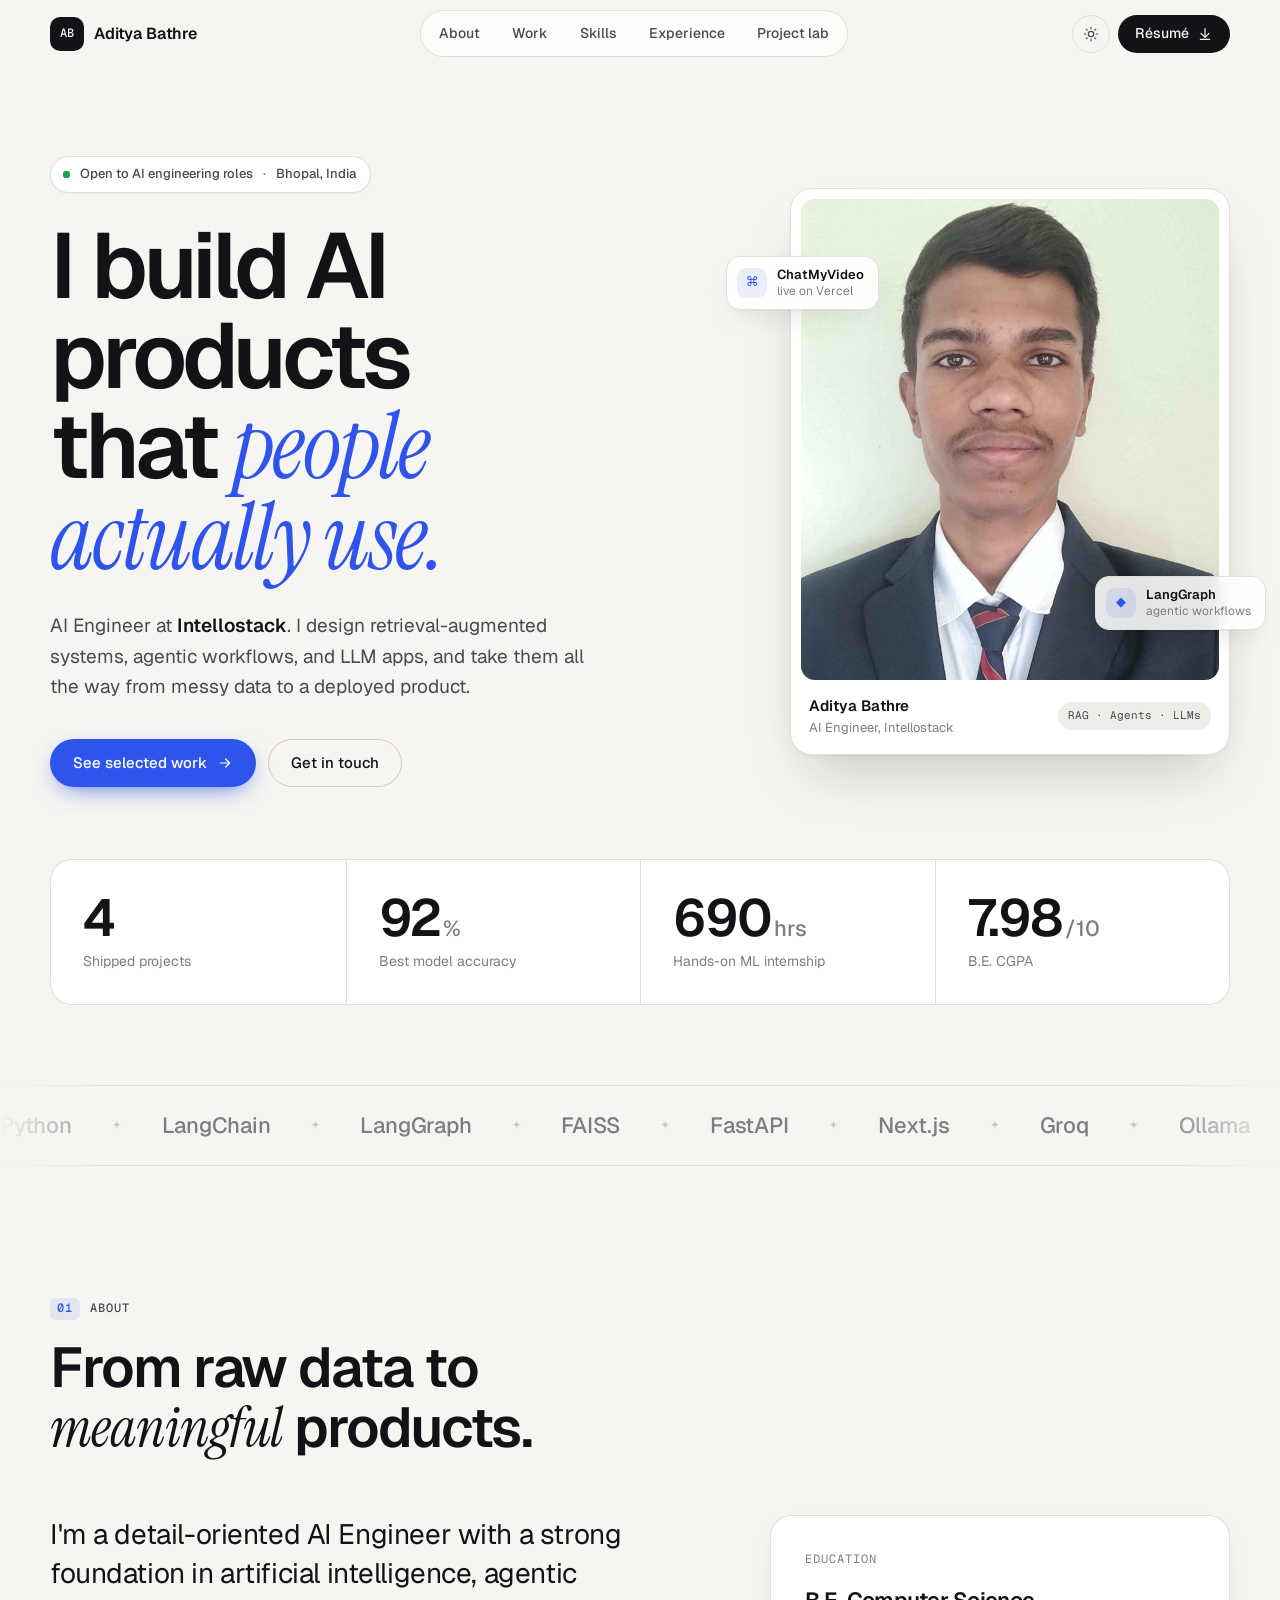
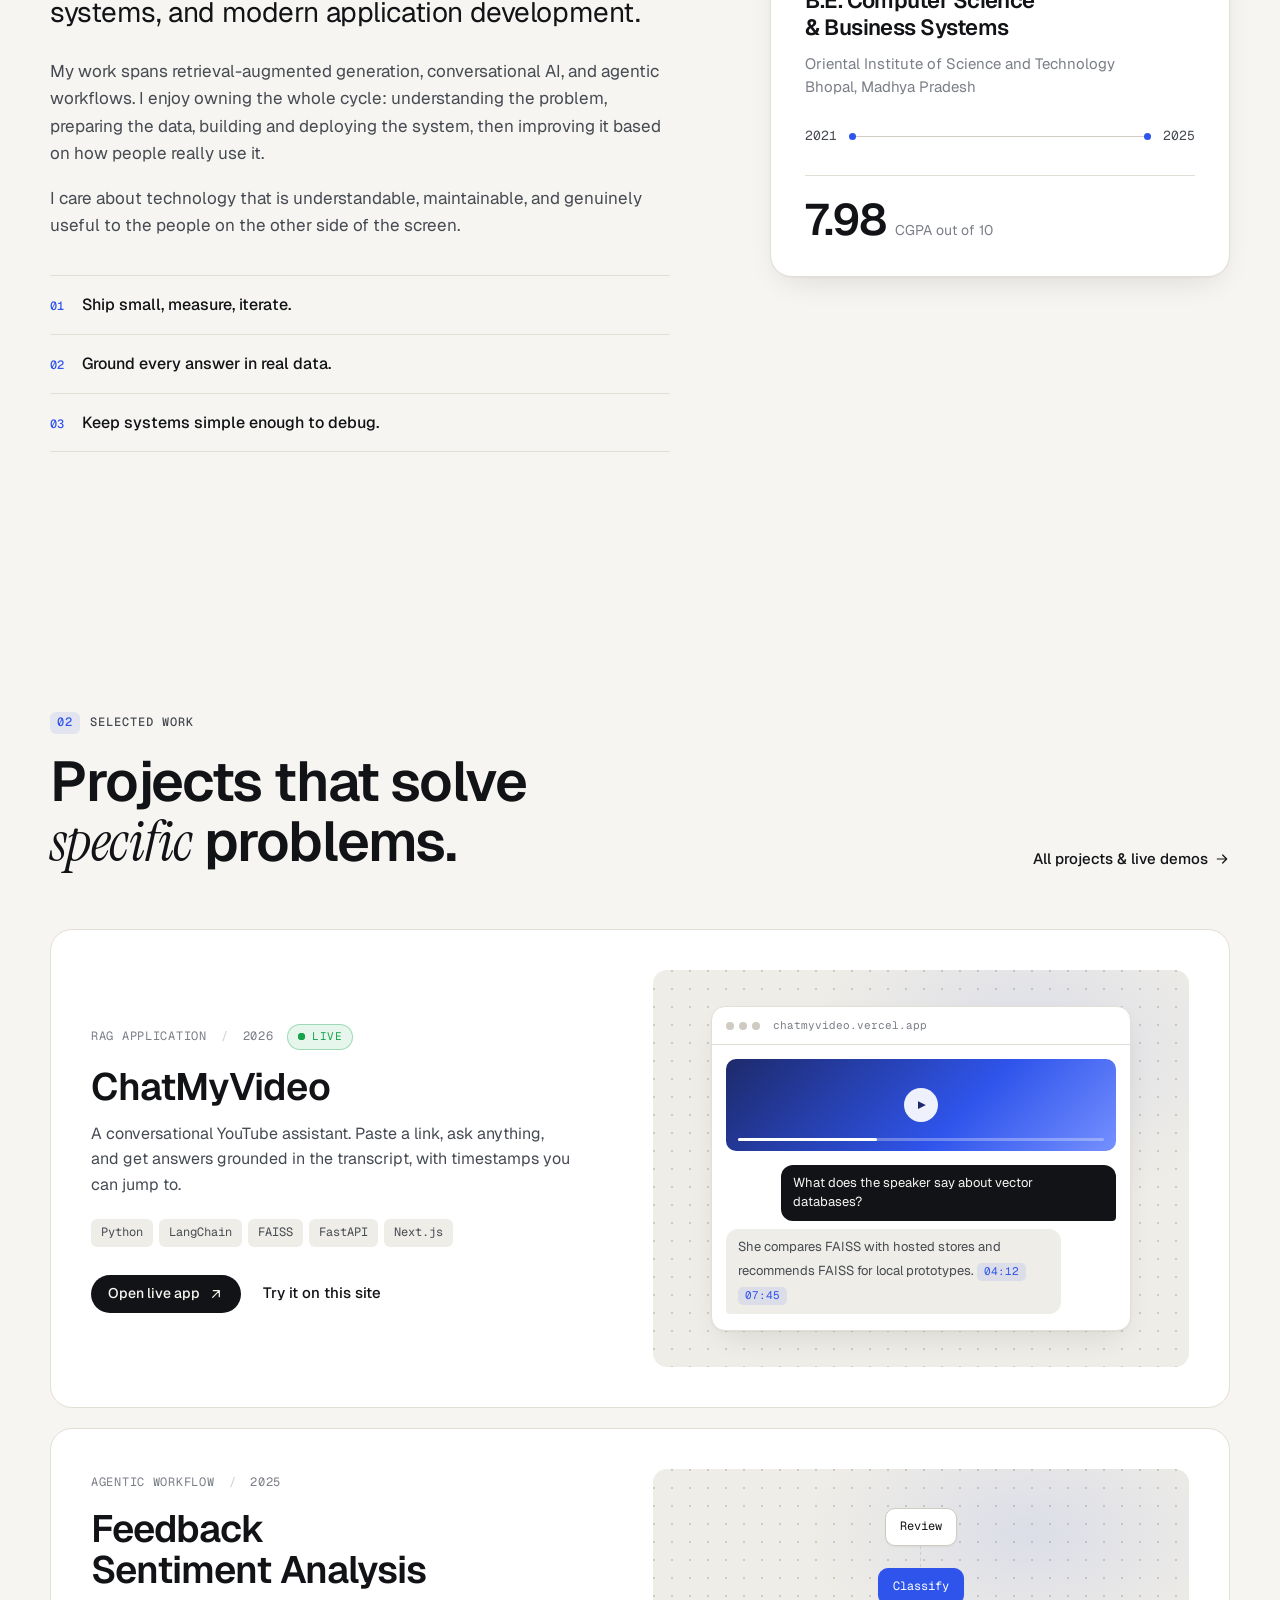
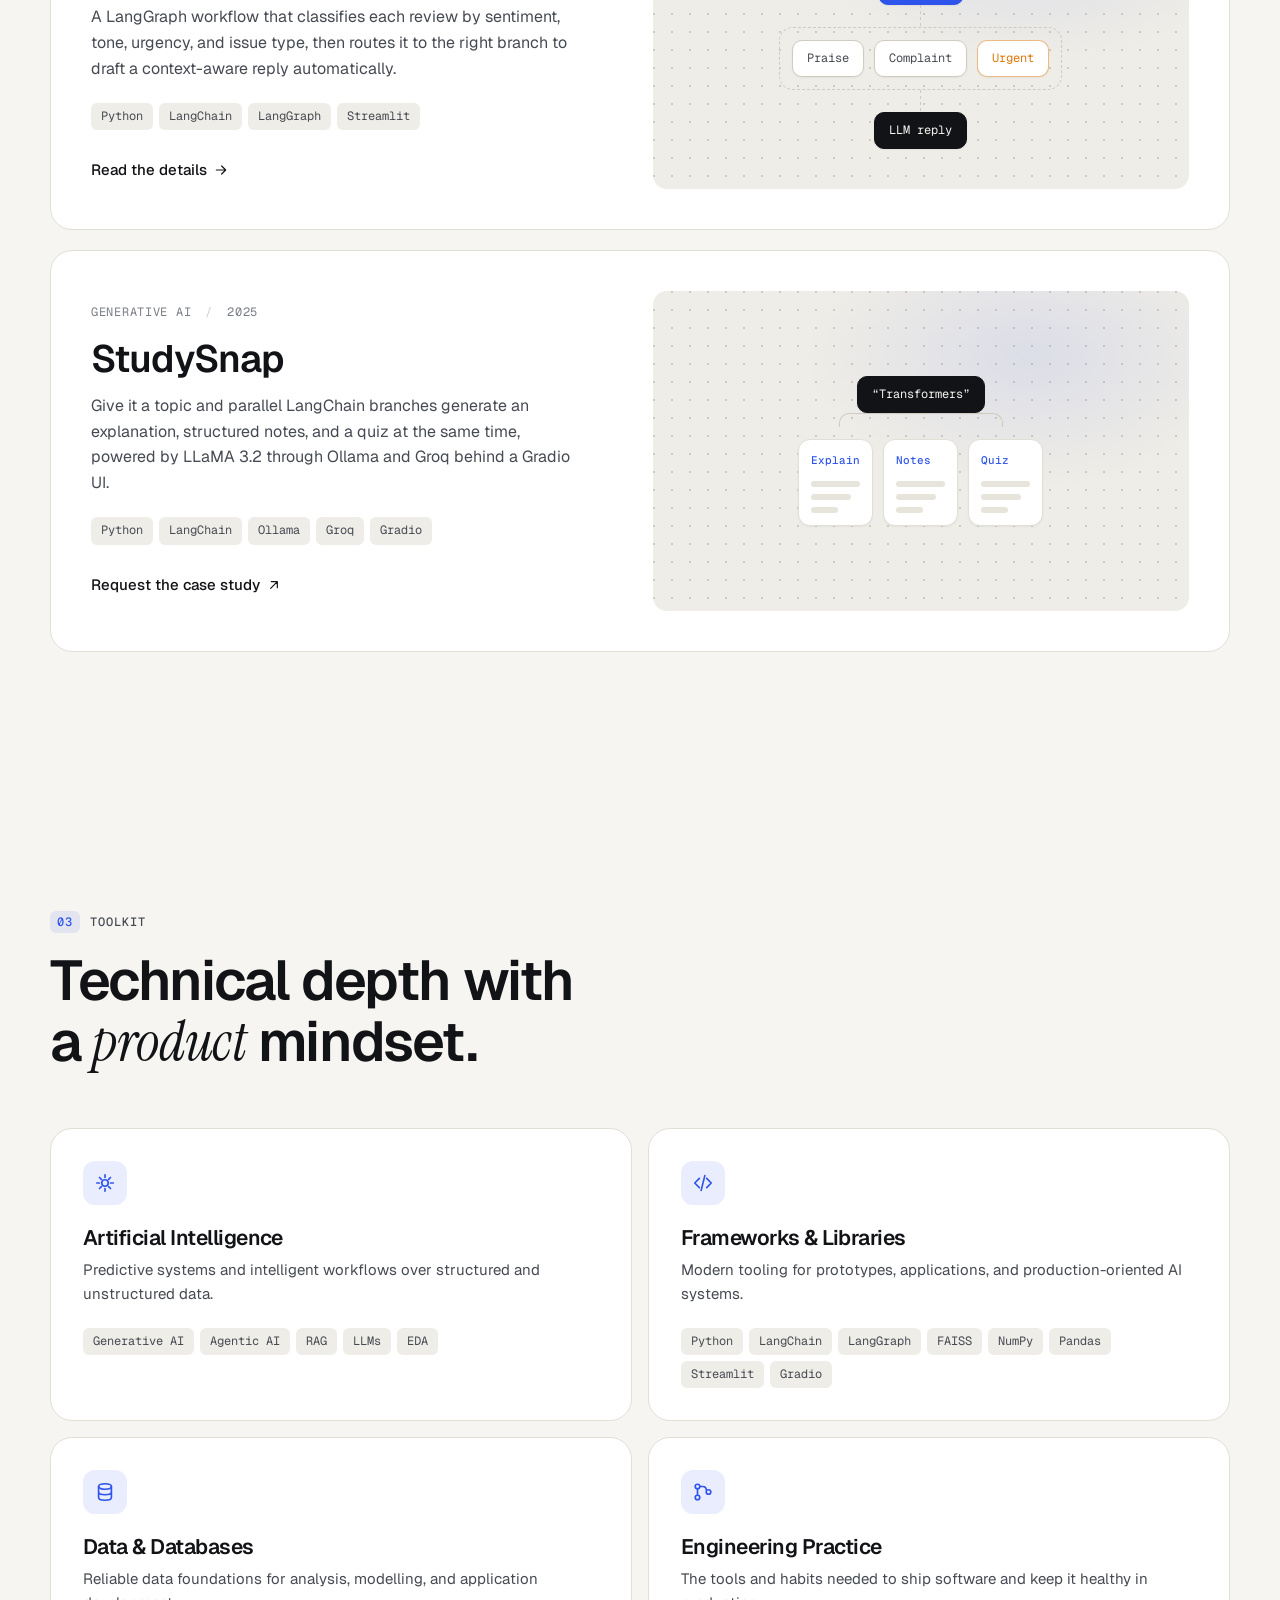
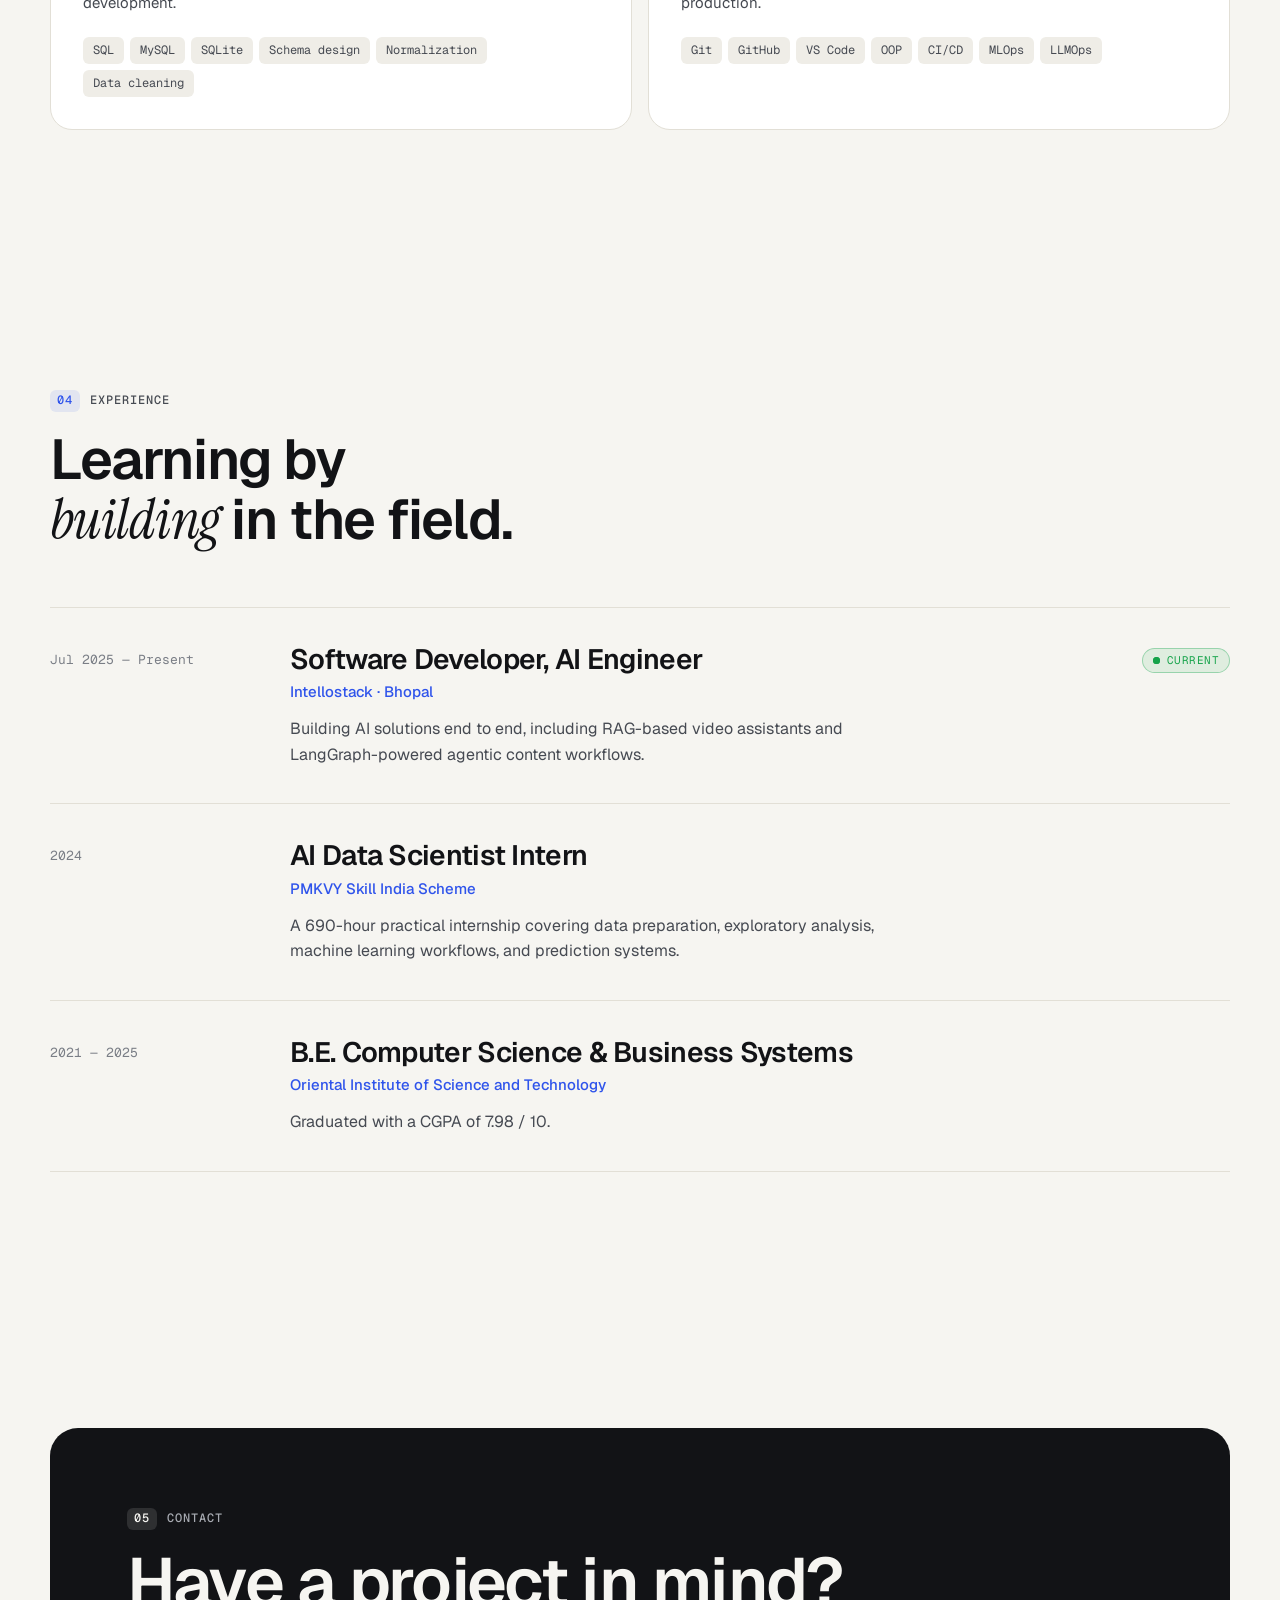
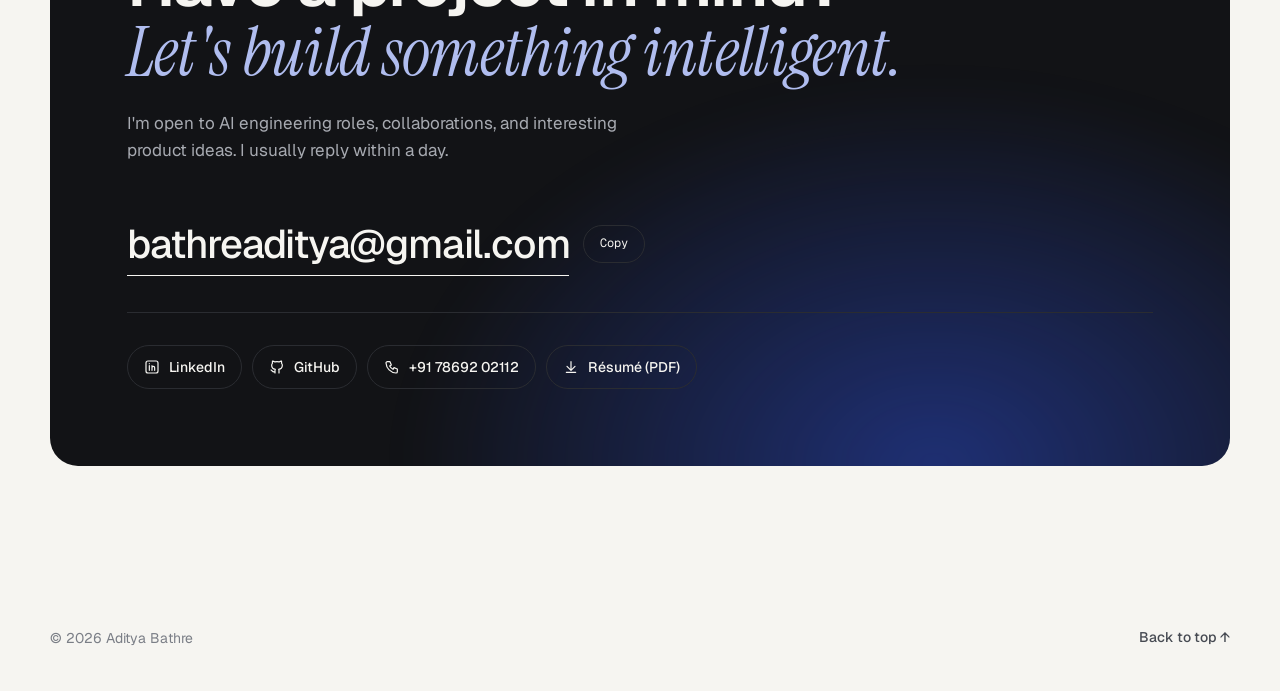
==== index.html @ a65566f4 "Redesign portfolio and add project lab page New design system with light/dark themes, restructured h" ====
<!DOCTYPE html>
<html lang="en">
<head>
  <meta charset="UTF-8">
  <meta name="viewport" content="width=device-width, initial-scale=1.0">

  <title>Aditya Bathre | AI Engineer</title>
  <meta name="description" content="Portfolio of Aditya Bathre, an AI Engineer building RAG systems, agentic workflows, and practical LLM products.">
  <meta name="theme-color" content="#f6f5f1" media="(prefers-color-scheme: light)">
  <meta name="theme-color" content="#0c0d0f" media="(prefers-color-scheme: dark)">

  <meta property="og:title" content="Aditya Bathre | AI Engineer">
  <meta property="og:description" content="RAG systems, agentic workflows, and practical LLM products.">
  <meta property="og:image" content="profile.jpg">

  <link rel="icon" type="image/png" href="favicon.png">
  <link rel="apple-touch-icon" href="favicon.png">

  <link rel="preconnect" href="https://fonts.googleapis.com">
  <link rel="preconnect" href="https://fonts.gstatic.com" crossorigin>
  <link href="https://fonts.googleapis.com/css2?family=Geist:wght@400;500;600;700&family=Geist+Mono:wght@400;500&family=Instrument+Serif:ital@0;1&display=swap" rel="stylesheet">

  <link rel="stylesheet" href="styles.css">
  <script>
    document.documentElement.classList.add("js");
    try {
      const savedTheme = localStorage.getItem("theme");
      if (savedTheme) document.documentElement.dataset.theme = savedTheme;
    } catch (error) {}
  </script>
</head>
<body>
  <a class="skip-link" href="#main">Skip to content</a>

  <header class="site-header">
    <div class="header-inner container">
      <a class="brand" href="#top" aria-label="Aditya Bathre, home">
        <span class="brand-mark" aria-hidden="true">AB</span>
        <span class="brand-name">Aditya Bathre</span>
      </a>

      <nav class="site-nav" aria-label="Primary navigation">
        <a href="#about">About</a>
        <a href="#work">Work</a>
        <a href="#skills">Skills</a>
        <a href="#experience">Experience</a>
        <a href="projects.html">Project lab</a>
        <a class="nav-mobile-only" href="#contact">Contact</a>
        <a class="nav-mobile-only" href="Aditya-Bathre-AI-Engineer.pdf" download>Download résumé</a>
      </nav>

      <div class="header-actions">
        <button class="theme-toggle" type="button" aria-label="Toggle colour theme">
          <svg class="icon-sun" viewBox="0 0 24 24" aria-hidden="true"><circle cx="12" cy="12" r="4"/><path d="M12 2v2M12 20v2M4.9 4.9l1.4 1.4M17.7 17.7l1.4 1.4M2 12h2M20 12h2M4.9 19.1l1.4-1.4M17.7 6.3l1.4-1.4"/></svg>
          <svg class="icon-moon" viewBox="0 0 24 24" aria-hidden="true"><path d="M20 14.5A8 8 0 0 1 9.5 4a8 8 0 1 0 10.5 10.5z"/></svg>
        </button>
        <a class="button button-small button-ink header-resume" href="Aditya-Bathre-AI-Engineer.pdf" download>
          Résumé
          <svg viewBox="0 0 24 24" aria-hidden="true"><path d="M12 4v12M6 11l6 6 6-6M5 20h14"/></svg>
        </a>
        <button class="menu-toggle" type="button" aria-label="Open navigation" aria-expanded="false">
          <span></span>
          <span></span>
        </button>
      </div>
    </div>
  </header>

  <main id="main">
    <!-- Hero -->
    <section class="hero container" id="top">
      <div class="hero-copy reveal">
        <p class="status-pill">
          <i class="status-dot"></i>
          Open to AI engineering roles
          <span class="status-sep">·</span>
          Bhopal, India
        </p>

        <h1 class="hero-title">
          I build AI products<br>
          that <em>people actually use.</em>
        </h1>

        <p class="hero-lede">
          AI Engineer at <strong>Intellostack</strong>. I design retrieval-augmented
          systems, agentic workflows, and LLM apps, and take them all the way from
          messy data to a deployed product.
        </p>

        <div class="hero-actions">
          <a class="button button-accent" href="#work">
            See selected work
            <svg viewBox="0 0 24 24" aria-hidden="true"><path d="M5 12h14M13 6l6 6-6 6"/></svg>
          </a>
          <a class="button button-ghost" href="#contact">Get in touch</a>
        </div>
      </div>

      <div class="hero-visual reveal reveal-delay">
        <figure class="portrait-card">
          <div class="portrait-frame">
            <img src="profile.jpg" alt="Portrait of Aditya Bathre" width="2922" height="3199" fetchpriority="high">
          </div>
          <figcaption class="portrait-caption">
            <span>
              <strong>Aditya Bathre</strong>
              AI Engineer, Intellostack
            </span>
            <span class="portrait-tag">RAG · Agents · LLMs</span>
          </figcaption>
        </figure>

        <div class="hero-chip chip-top" aria-hidden="true">
          <span class="chip-icon">⌘</span>
          <span><strong>ChatMyVideo</strong>live on Vercel</span>
        </div>
        <div class="hero-chip chip-bottom" aria-hidden="true">
          <span class="chip-icon">◆</span>
          <span><strong>LangGraph</strong>agentic workflows</span>
        </div>
      </div>
    </section>

    <!-- Key facts -->
    <section class="container" aria-label="Highlights">
      <dl class="stats reveal">
        <div class="stat">
          <dt>Shipped projects</dt>
          <dd>4</dd>
        </div>
        <div class="stat">
          <dt>Best model accuracy</dt>
          <dd>92<small>%</small></dd>
        </div>
        <div class="stat">
          <dt>Hands-on ML internship</dt>
          <dd>690<small>hrs</small></dd>
        </div>
        <div class="stat">
          <dt>B.E. CGPA</dt>
          <dd>7.98<small>/10</small></dd>
        </div>
      </dl>
    </section>

    <!-- Tech marquee -->
    <div class="marquee" aria-label="Tools I work with">
      <div class="marquee-track">
        <ul>
          <li>Python</li><li>LangChain</li><li>LangGraph</li><li>FAISS</li><li>FastAPI</li>
          <li>Next.js</li><li>Groq</li><li>Ollama</li><li>Streamlit</li><li>Gradio</li>
          <li>Scikit-learn</li><li>Pandas</li><li>SQL</li><li>Git</li>
        </ul>
        <ul aria-hidden="true">
          <li>Python</li><li>LangChain</li><li>LangGraph</li><li>FAISS</li><li>FastAPI</li>
          <li>Next.js</li><li>Groq</li><li>Ollama</li><li>Streamlit</li><li>Gradio</li>
          <li>Scikit-learn</li><li>Pandas</li><li>SQL</li><li>Git</li>
        </ul>
      </div>
    </div>

    <!-- About -->
    <section class="section container" id="about">
      <header class="section-head reveal">
        <p class="kicker"><span>01</span> About</p>
        <h2>From raw data to <em>meaningful</em> products.</h2>
      </header>

      <div class="about-grid">
        <div class="about-copy reveal">
          <p class="lead">
            I'm a detail-oriented AI Engineer with a strong foundation in
            artificial intelligence, agentic systems, and modern application
            development.
          </p>
          <p>
            My work spans retrieval-augmented generation, conversational AI, and
            agentic workflows. I enjoy owning the whole cycle: understanding the
            problem, preparing the data, building and deploying the system, then
            improving it based on how people really use it.
          </p>
          <p>
            I care about technology that is understandable, maintainable, and
            genuinely useful to the people on the other side of the screen.
          </p>

          <ul class="principles">
            <li><span>01</span>Ship small, measure, iterate.</li>
            <li><span>02</span>Ground every answer in real data.</li>
            <li><span>03</span>Keep systems simple enough to debug.</li>
          </ul>
        </div>

        <aside class="edu-card reveal reveal-delay" aria-label="Education">
          <p class="card-label">Education</p>
          <h3>B.E. Computer Science &amp; Business Systems</h3>
          <p class="muted">Oriental Institute of Science and Technology<br>Bhopal, Madhya Pradesh</p>

          <div class="edu-years">
            <span>2021</span>
            <span class="edu-line" aria-hidden="true"></span>
            <span>2025</span>
          </div>

          <div class="edu-score">
            <strong>7.98</strong>
            <span>CGPA out of 10</span>
          </div>
        </aside>
      </div>
    </section>

    <!-- Selected work -->
    <section class="section container" id="work">
      <header class="section-head section-head-split reveal">
        <div>
          <p class="kicker"><span>02</span> Selected work</p>
          <h2>Projects that solve <em>specific</em> problems.</h2>
        </div>
        <a class="text-link" href="projects.html">
          All projects &amp; live demos
          <svg viewBox="0 0 24 24" aria-hidden="true"><path d="M5 12h14M13 6l6 6-6 6"/></svg>
        </a>
      </header>

      <div class="work-list">
        <!-- ChatMyVideo -->
        <article class="work-card reveal">
          <div class="work-info">
            <div class="work-meta">
              <span>RAG application</span>
              <span>2026</span>
              <span class="badge badge-live"><i class="status-dot"></i>Live</span>
            </div>
            <h3>ChatMyVideo</h3>
            <p>
              A conversational YouTube assistant. Paste a link, ask anything, and get
              answers grounded in the transcript, with timestamps you can jump to.
            </p>
            <ul class="tag-list">
              <li>Python</li><li>LangChain</li><li>FAISS</li><li>FastAPI</li><li>Next.js</li>
            </ul>
            <div class="work-actions">
              <a class="button button-ink button-small" href="https://chatmyvideo.vercel.app/" target="_blank" rel="noopener noreferrer">
                Open live app
                <svg viewBox="0 0 24 24" aria-hidden="true"><path d="M7 17 17 7M8 7h9v9"/></svg>
              </a>
              <a class="text-link" href="projects.html#chatmyvideo">Try it on this site</a>
            </div>
          </div>

          <div class="work-visual visual-chat" aria-hidden="true">
            <div class="mock-window">
              <div class="mock-bar"><i></i><i></i><i></i><span>chatmyvideo.vercel.app</span></div>
              <div class="mock-video">
                <span class="mock-play">▶</span>
                <span class="mock-progress"><b></b></span>
              </div>
              <div class="mock-msg mock-user">What does the speaker say about vector databases?</div>
              <div class="mock-msg mock-ai">
                She compares FAISS with hosted stores and recommends FAISS for local prototypes.
                <span class="mock-cite">04:12</span>
                <span class="mock-cite">07:45</span>
              </div>
            </div>
          </div>
        </article>

        <!-- Feedback Sentiment -->
        <article class="work-card reveal">
          <div class="work-info">
            <div class="work-meta">
              <span>Agentic workflow</span>
              <span>2025</span>
            </div>
            <h3>Feedback Sentiment Analysis</h3>
            <p>
              A LangGraph workflow that classifies each review by sentiment, tone,
              urgency, and issue type, then routes it to the right branch to draft a
              context-aware reply automatically.
            </p>
            <ul class="tag-list">
              <li>Python</li><li>LangChain</li><li>LangGraph</li><li>Streamlit</li>
            </ul>
            <div class="work-actions">
              <a class="text-link" href="projects.html#feedback-sentiment">
                Read the details
                <svg viewBox="0 0 24 24" aria-hidden="true"><path d="M5 12h14M13 6l6 6-6 6"/></svg>
              </a>
            </div>
          </div>

          <div class="work-visual visual-graph" aria-hidden="true">
            <div class="graph">
              <span class="node">Review</span>
              <span class="edge"></span>
              <span class="node node-accent">Classify</span>
              <span class="edge"></span>
              <div class="branches">
                <span class="node node-soft">Praise</span>
                <span class="node node-soft">Complaint</span>
                <span class="node node-warn">Urgent</span>
              </div>
              <span class="edge"></span>
              <span class="node node-ink">LLM reply</span>
            </div>
          </div>
        </article>

        <!-- StudySnap -->
        <article class="work-card reveal">
          <div class="work-info">
            <div class="work-meta">
              <span>Generative AI</span>
              <span>2025</span>
            </div>
            <h3>StudySnap</h3>
            <p>
              Give it a topic and parallel LangChain branches generate an explanation,
              structured notes, and a quiz at the same time, powered by LLaMA 3.2
              through Ollama and Groq behind a Gradio UI.
            </p>
            <ul class="tag-list">
              <li>Python</li><li>LangChain</li><li>Ollama</li><li>Groq</li><li>Gradio</li>
            </ul>
            <div class="work-actions">
              <a class="text-link" href="mailto:bathreaditya@gmail.com?subject=StudySnap%20case%20study">
                Request the case study
                <svg viewBox="0 0 24 24" aria-hidden="true"><path d="M7 17 17 7M8 7h9v9"/></svg>
              </a>
            </div>
          </div>

          <div class="work-visual visual-parallel" aria-hidden="true">
            <div class="parallel">
              <span class="node node-ink">“Transformers”</span>
              <div class="fan">
                <div class="lane"><b>Explain</b><i></i><i></i><i></i></div>
                <div class="lane"><b>Notes</b><i></i><i></i><i></i></div>
                <div class="lane"><b>Quiz</b><i></i><i></i><i></i></div>
              </div>
            </div>
          </div>
        </article>
      </div>
    </section>

    <!-- Skills -->
    <section class="section container" id="skills">
      <header class="section-head reveal">
        <p class="kicker"><span>03</span> Toolkit</p>
        <h2>Technical depth with a <em>product</em> mindset.</h2>
      </header>

      <div class="skills-grid">
        <article class="skill-card reveal">
          <div class="skill-icon" aria-hidden="true">
            <svg viewBox="0 0 24 24"><path d="M12 3v3M12 18v3M3 12h3M18 12h3M6 6l2 2M16 16l2 2M6 18l2-2M16 8l2-2"/><circle cx="12" cy="12" r="3.5"/></svg>
          </div>
          <h3>Artificial Intelligence</h3>
          <p>Predictive systems and intelligent workflows over structured and unstructured data.</p>
          <ul class="tag-list">
            <li>Generative AI</li><li>Agentic AI</li><li>RAG</li><li>LLMs</li><li>EDA</li>
          </ul>
        </article>

        <article class="skill-card reveal reveal-delay">
          <div class="skill-icon" aria-hidden="true">
            <svg viewBox="0 0 24 24"><path d="m8 7-5 5 5 5M16 7l5 5-5 5M14 4l-4 16"/></svg>
          </div>
          <h3>Frameworks &amp; Libraries</h3>
          <p>Modern tooling for prototypes, applications, and production-oriented AI systems.</p>
          <ul class="tag-list">
            <li>Python</li><li>LangChain</li><li>LangGraph</li><li>FAISS</li><li>NumPy</li><li>Pandas</li><li>Streamlit</li><li>Gradio</li>
          </ul>
        </article>

        <article class="skill-card reveal">
          <div class="skill-icon" aria-hidden="true">
            <svg viewBox="0 0 24 24"><ellipse cx="12" cy="6" rx="7" ry="3"/><path d="M5 6v6c0 1.7 3.1 3 7 3s7-1.3 7-3V6M5 12v6c0 1.7 3.1 3 7 3s7-1.3 7-3v-6"/></svg>
          </div>
          <h3>Data &amp; Databases</h3>
          <p>Reliable data foundations for analysis, modelling, and application development.</p>
          <ul class="tag-list">
            <li>SQL</li><li>MySQL</li><li>SQLite</li><li>Schema design</li><li>Normalization</li><li>Data cleaning</li>
          </ul>
        </article>

        <article class="skill-card reveal reveal-delay">
          <div class="skill-icon" aria-hidden="true">
            <svg viewBox="0 0 24 24"><circle cx="6" cy="6" r="2.5"/><circle cx="6" cy="18" r="2.5"/><circle cx="18" cy="12" r="2.5"/><path d="M6 8.5v7M8.5 6H12a3.5 3.5 0 0 1 3.5 3.5v0"/></svg>
          </div>
          <h3>Engineering Practice</h3>
          <p>The tools and habits needed to ship software and keep it healthy in production.</p>
          <ul class="tag-list">
            <li>Git</li><li>GitHub</li><li>VS Code</li><li>OOP</li><li>CI/CD</li><li>MLOps</li><li>LLMOps</li>
          </ul>
        </article>
      </div>
    </section>

    <!-- Experience -->
    <section class="section container" id="experience">
      <header class="section-head reveal">
        <p class="kicker"><span>04</span> Experience</p>
        <h2>Learning by <em>building</em> in the field.</h2>
      </header>

      <ol class="timeline">
        <li class="timeline-row reveal">
          <p class="timeline-date">Jul 2025 — Present</p>
          <div class="timeline-body">
            <h3>Software Developer, AI Engineer</h3>
            <p class="timeline-org">Intellostack · Bhopal</p>
            <p>
              Building AI solutions end to end, including RAG-based video assistants
              and LangGraph-powered agentic content workflows.
            </p>
          </div>
          <span class="badge badge-live timeline-badge"><i class="status-dot"></i>Current</span>
        </li>

        <li class="timeline-row reveal">
          <p class="timeline-date">2024</p>
          <div class="timeline-body">
            <h3>AI Data Scientist Intern</h3>
            <p class="timeline-org">PMKVY Skill India Scheme</p>
            <p>
              A 690-hour practical internship covering data preparation, exploratory
              analysis, machine learning workflows, and prediction systems.
            </p>
          </div>
        </li>

        <li class="timeline-row reveal">
          <p class="timeline-date">2021 — 2025</p>
          <div class="timeline-body">
            <h3>B.E. Computer Science &amp; Business Systems</h3>
            <p class="timeline-org">Oriental Institute of Science and Technology</p>
            <p>Graduated with a CGPA of 7.98 / 10.</p>
          </div>
        </li>
      </ol>
    </section>

    <!-- Contact -->
    <section class="section container" id="contact">
      <div class="contact-card reveal">
        <p class="kicker kicker-light"><span>05</span> Contact</p>
        <h2>Have a project in mind?<br><em>Let's build something intelligent.</em></h2>
        <p class="contact-lede">
          I'm open to AI engineering roles, collaborations, and interesting product
          ideas. I usually reply within a day.
        </p>

        <div class="contact-email">
          <a href="mailto:bathreaditya@gmail.com">bathreaditya@gmail.com</a>
          <button class="copy-email" type="button" data-copy="bathreaditya@gmail.com">
            <span class="copy-label">Copy</span>
          </button>
        </div>

        <ul class="contact-links">
          <li>
            <a href="https://www.linkedin.com/in/aditya-bathre-78b712249/" target="_blank" rel="noopener noreferrer">
              <svg viewBox="0 0 24 24" aria-hidden="true"><rect x="3" y="3" width="18" height="18" rx="3"/><path d="M8 10v7M8 7v.01M12 17v-4a2 2 0 0 1 4 0v4M12 10v7"/></svg>
              LinkedIn
            </a>
          </li>
          <li>
            <a href="https://github.com/Developer-aadi-AI" target="_blank" rel="noopener noreferrer">
              <svg viewBox="0 0 24 24" aria-hidden="true"><path d="M9 19c-4 1.5-4-2-6-2.5M15 21v-3.5c0-1 .1-1.4-.5-2 2.8-.3 5.5-1.4 5.5-6a4.6 4.6 0 0 0-1.3-3.2 4.2 4.2 0 0 0-.1-3.2s-1.1-.3-3.5 1.3a12 12 0 0 0-6.2 0C6.5 2.8 5.4 3.1 5.4 3.1a4.2 4.2 0 0 0-.1 3.2A4.6 4.6 0 0 0 4 9.5c0 4.6 2.7 5.7 5.5 6-.6.6-.6 1.2-.5 2V21"/></svg>
              GitHub
            </a>
          </li>
          <li>
            <a href="tel:+917869202112">
              <svg viewBox="0 0 24 24" aria-hidden="true"><path d="M5 4h4l2 5-2.5 1.5a11 11 0 0 0 5 5L15 13l5 2v4a2 2 0 0 1-2 2A16 16 0 0 1 3 6a2 2 0 0 1 2-2"/></svg>
              +91 78692 02112
            </a>
          </li>
          <li>
            <a href="Aditya-Bathre-AI-Engineer.pdf" download>
              <svg viewBox="0 0 24 24" aria-hidden="true"><path d="M12 4v12M6 11l6 6 6-6M5 20h14"/></svg>
              Résumé (PDF)
            </a>
          </li>
        </ul>
      </div>
    </section>
  </main>

  <footer class="site-footer container">
    <span>© <span id="year">2026</span> Aditya Bathre</span>
    <a class="text-link" href="#top">Back to top ↑</a>
  </footer>

  <script src="script.js"></script>
</body>
</html>
---- styles.css ----
/* ==========================================================================
   Design tokens
   ========================================================================== */

:root {
  --bg: #f6f5f1;
  --bg-elev: #ffffff;
  --surface: #efede7;
  --surface-2: #e7e4dc;
  --ink: #121316;
  --ink-2: #464a52;
  --ink-3: #7a7e86;
  --line: #e2dfd6;
  --line-strong: #cfcbc0;
  --accent: #2f54eb;
  --accent-ink: #ffffff;
  --accent-soft: rgba(47, 84, 235, 0.1);
  --live: #16a34a;
  --warn: #d97706;
  --invert-bg: #121316;
  --invert-ink: #f6f5f1;
  --invert-ink-2: #a7aab1;
  --invert-line: #2a2c31;
  --shadow-sm: 0 1px 2px rgba(18, 19, 22, 0.05);
  --shadow-md: 0 1px 2px rgba(18, 19, 22, 0.04), 0 12px 32px -12px rgba(18, 19, 22, 0.14);
  --shadow-lg: 0 2px 4px rgba(18, 19, 22, 0.04), 0 30px 60px -20px rgba(18, 19, 22, 0.22);

  --font-sans: "Geist", ui-sans-serif, system-ui, -apple-system, "Segoe UI", sans-serif;
  --font-mono: "Geist Mono", ui-monospace, "SFMono-Regular", Menlo, monospace;
  --font-serif: "Instrument Serif", Georgia, serif;

  --radius-sm: 8px;
  --radius: 14px;
  --radius-lg: 22px;
  --container: 1180px;
  --gutter: clamp(16px, 4vw, 40px);
  --header-h: 68px;
  --ease: cubic-bezier(0.22, 1, 0.36, 1);

  color-scheme: light;
}

@media (prefers-color-scheme: dark) {
  :root:not([data-theme="light"]) {
    --bg: #0c0d0f;
    --bg-elev: #141518;
    --surface: #17191c;
    --surface-2: #1f2125;
    --ink: #f1f0eb;
    --ink-2: #b3b5ba;
    --ink-3: #7d8087;
    --line: #24262b;
    --line-strong: #34373d;
    --accent: #7590ff;
    --accent-ink: #0c0d0f;
    --accent-soft: rgba(117, 144, 255, 0.14);
    --live: #34d399;
    --warn: #fbbf24;
    --invert-bg: #f1f0eb;
    --invert-ink: #121316;
    --invert-ink-2: #55595f;
    --invert-line: #d9d6cd;
    --shadow-sm: 0 1px 2px rgba(0, 0, 0, 0.4);
    --shadow-md: 0 1px 2px rgba(0, 0, 0, 0.3), 0 12px 32px -12px rgba(0, 0, 0, 0.6);
    --shadow-lg: 0 2px 4px rgba(0, 0, 0, 0.3), 0 30px 60px -20px rgba(0, 0, 0, 0.7);
    color-scheme: dark;
  }
}

:root[data-theme="dark"] {
  --bg: #0c0d0f;
  --bg-elev: #141518;
  --surface: #17191c;
  --surface-2: #1f2125;
  --ink: #f1f0eb;
  --ink-2: #b3b5ba;
  --ink-3: #7d8087;
  --line: #24262b;
  --line-strong: #34373d;
  --accent: #7590ff;
  --accent-ink: #0c0d0f;
  --accent-soft: rgba(117, 144, 255, 0.14);
  --live: #34d399;
  --warn: #fbbf24;
  --invert-bg: #f1f0eb;
  --invert-ink: #121316;
  --invert-ink-2: #55595f;
  --invert-line: #d9d6cd;
  --shadow-sm: 0 1px 2px rgba(0, 0, 0, 0.4);
  --shadow-md: 0 1px 2px rgba(0, 0, 0, 0.3), 0 12px 32px -12px rgba(0, 0, 0, 0.6);
  --shadow-lg: 0 2px 4px rgba(0, 0, 0, 0.3), 0 30px 60px -20px rgba(0, 0, 0, 0.7);
  color-scheme: dark;
}

/* ==========================================================================
   Base
   ========================================================================== */

*,
*::before,
*::after {
  box-sizing: border-box;
}

[hidden] {
  display: none !important;
}

html {
  scroll-behavior: smooth;
  scroll-padding-top: calc(var(--header-h) + 16px);
  -webkit-text-size-adjust: 100%;
}

body {
  margin: 0;
  min-height: 100vh;
  overflow-x: hidden;
  background: var(--bg);
  color: var(--ink);
  font-family: var(--font-sans);
  font-size: 16px;
  line-height: 1.6;
  -webkit-font-smoothing: antialiased;
  -moz-osx-font-smoothing: grayscale;
  transition: background-color 0.3s ease, color 0.3s ease;
}

img,
svg {
  display: block;
  max-width: 100%;
}

a {
  color: inherit;
  text-decoration: none;
}

button {
  font: inherit;
  color: inherit;
  cursor: pointer;
}

h1,
h2,
h3,
p,
ul,
ol,
dl,
dd,
figure {
  margin: 0;
}

ul,
ol {
  padding: 0;
  list-style: none;
}

h1,
h2,
h3 {
  font-weight: 600;
  letter-spacing: -0.025em;
  line-height: 1.08;
  text-wrap: balance;
}

em {
  font-family: var(--font-serif);
  font-style: italic;
  font-weight: 400;
  letter-spacing: -0.01em;
}

::selection {
  background: var(--accent);
  color: var(--accent-ink);
}

:focus-visible {
  outline: 2px solid var(--accent);
  outline-offset: 3px;
  border-radius: 4px;
}

.container {
  width: 100%;
  max-width: calc(var(--container) + var(--gutter) * 2);
  margin-inline: auto;
  padding-inline: var(--gutter);
}

.muted {
  color: var(--ink-3);
}

.skip-link {
  position: absolute;
  left: 16px;
  top: -60px;
  z-index: 100;
  padding: 10px 16px;
  border-radius: var(--radius-sm);
  background: var(--ink);
  color: var(--bg);
  font-weight: 500;
  transition: top 0.2s ease;
}

.skip-link:focus {
  top: 12px;
}

svg[viewBox="0 0 24 24"] {
  width: 16px;
  height: 16px;
  flex: none;
  fill: none;
  stroke: currentColor;
  stroke-width: 1.8;
  stroke-linecap: round;
  stroke-linejoin: round;
}

/* ==========================================================================
   Buttons & links
   ========================================================================== */

.button {
  display: inline-flex;
  align-items: center;
  justify-content: center;
  gap: 10px;
  min-height: 48px;
  padding: 0 22px;
  border: 1px solid transparent;
  border-radius: 999px;
  background: none;
  font-size: 15px;
  font-weight: 500;
  white-space: nowrap;
  transition: transform 0.25s var(--ease), background-color 0.2s ease,
    border-color 0.2s ease, color 0.2s ease, box-shadow 0.25s ease;
}

.button svg {
  transition: transform 0.25s var(--ease);
}

.button:hover svg {
  transform: translateX(3px);
}

.button:active {
  transform: scale(0.98);
}

.button-small {
  min-height: 38px;
  padding: 0 16px;
  font-size: 14px;
  gap: 8px;
}

.button-accent {
  background: var(--accent);
  color: var(--accent-ink);
  box-shadow: 0 8px 24px -10px var(--accent);
}

.button-accent:hover {
  box-shadow: 0 12px 30px -10px var(--accent);
  transform: translateY(-1px);
}

.button-ink {
  background: var(--ink);
  color: var(--bg);
}

.button-ink:hover {
  background: var(--accent);
  color: var(--accent-ink);
}

.button-ghost {
  border-color: var(--line-strong);
  color: var(--ink);
}

.button-ghost:hover {
  border-color: var(--ink);
  background: var(--bg-elev);
}

.button:disabled {
  cursor: default;
  opacity: 0.75;
  transform: none;
}

.text-link {
  display: inline-flex;
  align-items: center;
  gap: 6px;
  color: var(--ink);
  font-size: 15px;
  font-weight: 500;
  background-image: linear-gradient(currentColor, currentColor);
  background-size: 0% 1px;
  background-position: 0 100%;
  background-repeat: no-repeat;
  padding-bottom: 2px;
  transition: background-size 0.3s var(--ease), color 0.2s ease;
}

.text-link:hover {
  color: var(--accent);
  background-size: 100% 1px;
}

/* ==========================================================================
   Header
   ========================================================================== */

.site-header {
  position: sticky;
  top: 0;
  z-index: 50;
  height: var(--header-h);
  border-bottom: 1px solid transparent;
  transition: background-color 0.3s ease, border-color 0.3s ease, backdrop-filter 0.3s ease;
}

.site-header.is-scrolled {
  background: color-mix(in srgb, var(--bg) 82%, transparent);
  border-bottom-color: var(--line);
  -webkit-backdrop-filter: saturate(180%) blur(14px);
  backdrop-filter: saturate(180%) blur(14px);
}

.header-inner {
  display: flex;
  align-items: center;
  justify-content: space-between;
  gap: 24px;
  height: 100%;
}

.brand {
  display: inline-flex;
  align-items: center;
  gap: 10px;
  font-weight: 600;
  letter-spacing: -0.01em;
}

.brand-mark {
  display: grid;
  place-items: center;
  width: 34px;
  height: 34px;
  border-radius: 10px;
  background: var(--ink);
  color: var(--bg);
  font-family: var(--font-mono);
  font-size: 12px;
  font-weight: 500;
  letter-spacing: 0.02em;
  transition: background-color 0.2s ease, transform 0.3s var(--ease);
}

.brand:hover .brand-mark {
  background: var(--accent);
  color: var(--accent-ink);
  transform: rotate(-6deg);
}

.site-nav {
  display: flex;
  align-items: center;
  gap: 4px;
  padding: 4px;
  border: 1px solid var(--line);
  border-radius: 999px;
  background: color-mix(in srgb, var(--bg-elev) 70%, transparent);
}

.site-nav a {
  position: relative;
  padding: 7px 14px;
  border-radius: 999px;
  color: var(--ink-2);
  font-size: 14px;
  font-weight: 500;
  transition: color 0.2s ease, background-color 0.2s ease;
}

.site-nav a:hover {
  color: var(--ink);
  background: var(--surface);
}

.site-nav a.is-active,
.site-nav a[aria-current="page"] {
  color: var(--ink);
  background: var(--surface-2);
}

.nav-mobile-only {
  display: none;
}

.header-actions {
  display: flex;
  align-items: center;
  gap: 8px;
}

.theme-toggle {
  display: grid;
  place-items: center;
  width: 38px;
  height: 38px;
  border: 1px solid var(--line);
  border-radius: 999px;
  background: transparent;
  color: var(--ink-2);
  transition: color 0.2s ease, border-color 0.2s ease, transform 0.4s var(--ease);
}

.theme-toggle:hover {
  color: var(--ink);
  border-color: var(--line-strong);
  transform: rotate(20deg);
}

.theme-toggle .icon-moon {
  display: none;
}

@media (prefers-color-scheme: dark) {
  :root:not([data-theme="light"]) .theme-toggle .icon-sun { display: none; }
  :root:not([data-theme="light"]) .theme-toggle .icon-moon { display: block; }
}

:root[data-theme="dark"] .theme-toggle .icon-sun { display: none; }
:root[data-theme="dark"] .theme-toggle .icon-moon { display: block; }

.menu-toggle {
  display: none;
  position: relative;
  width: 38px;
  height: 38px;
  border: 1px solid var(--line);
  border-radius: 999px;
  background: transparent;
}

.menu-toggle span {
  position: absolute;
  left: 11px;
  right: 11px;
  height: 1.6px;
  border-radius: 2px;
  background: var(--ink);
  transition: transform 0.3s var(--ease), top 0.3s var(--ease);
}

.menu-toggle span:first-child { top: 15px; }
.menu-toggle span:last-child { top: 21px; }

.menu-toggle[aria-expanded="true"] span:first-child {
  top: 18px;
  transform: rotate(45deg);
}

.menu-toggle[aria-expanded="true"] span:last-child {
  top: 18px;
  transform: rotate(-45deg);
}

/* ==========================================================================
   Shared section pieces
   ========================================================================== */

.section {
  padding-block: clamp(72px, 10vw, 128px);
}

.section-head {
  max-width: 760px;
  margin-bottom: clamp(36px, 5vw, 56px);
}

.section-head-split {
  display: flex;
  align-items: flex-end;
  justify-content: space-between;
  gap: 24px;
  max-width: none;
}

.section-head-split > div {
  max-width: 760px;
}

.section-head h2 {
  font-size: clamp(34px, 5vw, 56px);
}

.kicker {
  display: inline-flex;
  align-items: center;
  gap: 10px;
  margin-bottom: 18px;
  color: var(--ink-2);
  font-family: var(--font-mono);
  font-size: 12px;
  font-weight: 500;
  letter-spacing: 0.08em;
  text-transform: uppercase;
}

.kicker span {
  display: inline-grid;
  place-items: center;
  min-width: 30px;
  height: 22px;
  padding: 0 7px;
  border-radius: 6px;
  background: var(--accent-soft);
  color: var(--accent);
}

.kicker-light {
  color: var(--invert-ink-2);
}

.status-dot {
  position: relative;
  display: inline-block;
  width: 7px;
  height: 7px;
  border-radius: 50%;
  background: var(--live);
  flex: none;
}

.status-dot::after {
  content: "";
  position: absolute;
  inset: 0;
  border-radius: 50%;
  background: var(--live);
  animation: pulse 2.2s ease-out infinite;
}

@keyframes pulse {
  0% { transform: scale(1); opacity: 0.7; }
  100% { transform: scale(3); opacity: 0; }
}

.badge {
  display: inline-flex;
  align-items: center;
  gap: 7px;
  padding: 3px 10px;
  border: 1px solid var(--line);
  border-radius: 999px;
  color: var(--ink-2);
  font-family: var(--font-mono);
  font-size: 11px;
  letter-spacing: 0.04em;
  text-transform: uppercase;
}

.badge-live {
  border-color: color-mix(in srgb, var(--live) 35%, transparent);
  background: color-mix(in srgb, var(--live) 10%, transparent);
  color: var(--live);
}

.tag-list {
  display: flex;
  flex-wrap: wrap;
  gap: 6px;
}

.tag-list li {
  padding: 4px 10px;
  border-radius: 6px;
  background: var(--surface);
  color: var(--ink-2);
  font-family: var(--font-mono);
  font-size: 12px;
}

/* ==========================================================================
   Hero
   ========================================================================== */

.hero {
  display: grid;
  grid-template-columns: minmax(0, 1.25fr) minmax(0, 0.9fr);
  align-items: center;
  gap: clamp(40px, 6vw, 88px);
  padding-top: clamp(40px, 7vw, 88px);
  padding-bottom: clamp(48px, 6vw, 72px);
}

.status-pill {
  display: inline-flex;
  align-items: center;
  gap: 10px;
  margin-bottom: 28px;
  padding: 7px 14px 7px 12px;
  border: 1px solid var(--line);
  border-radius: 999px;
  background: var(--bg-elev);
  box-shadow: var(--shadow-sm);
  color: var(--ink-2);
  font-size: 13px;
  font-weight: 500;
}

.status-sep {
  color: var(--ink-3);
}

.hero-title {
  font-size: clamp(44px, 7.4vw, 92px);
  line-height: 0.98;
  letter-spacing: -0.045em;
}

.hero-title em {
  color: var(--accent);
  letter-spacing: -0.02em;
}

.hero-lede {
  max-width: 560px;
  margin-top: 28px;
  color: var(--ink-2);
  font-size: clamp(17px, 1.6vw, 19px);
  line-height: 1.6;
}

.hero-lede strong {
  color: var(--ink);
  font-weight: 600;
}

.hero-actions {
  display: flex;
  flex-wrap: wrap;
  gap: 12px;
  margin-top: 36px;
}

.hero-visual {
  position: relative;
  max-width: 440px;
  justify-self: end;
  width: 100%;
}

.portrait-card {
  --tilt-x: 0deg;
  --tilt-y: 0deg;
  position: relative;
  padding: 10px;
  border: 1px solid var(--line);
  border-radius: var(--radius-lg);
  background: var(--bg-elev);
  box-shadow: var(--shadow-lg);
  transform: perspective(1200px) rotateX(var(--tilt-x)) rotateY(var(--tilt-y));
  transition: transform 0.6s var(--ease);
}

.portrait-frame {
  overflow: hidden;
  aspect-ratio: 4 / 4.6;
  border-radius: calc(var(--radius-lg) - 8px);
  background: var(--surface);
}

.portrait-frame img {
  width: 100%;
  height: 100%;
  object-fit: cover;
  object-position: center 22%;
  filter: saturate(0.92) contrast(1.02);
  transition: transform 1.2s var(--ease);
}

.portrait-card:hover .portrait-frame img {
  transform: scale(1.03);
}

.portrait-caption {
  display: flex;
  align-items: center;
  justify-content: space-between;
  gap: 12px;
  padding: 14px 8px 6px;
  color: var(--ink-3);
  font-size: 13px;
}

.portrait-caption strong {
  display: block;
  color: var(--ink);
  font-size: 15px;
  font-weight: 600;
}

.portrait-tag {
  padding: 5px 10px;
  border-radius: 999px;
  background: var(--surface);
  color: var(--ink-2);
  font-family: var(--font-mono);
  font-size: 11px;
  white-space: nowrap;
}

.hero-chip {
  position: absolute;
  display: flex;
  align-items: center;
  gap: 10px;
  padding: 10px 14px 10px 10px;
  border: 1px solid var(--line);
  border-radius: 14px;
  background: color-mix(in srgb, var(--bg-elev) 88%, transparent);
  -webkit-backdrop-filter: blur(10px);
  backdrop-filter: blur(10px);
  box-shadow: var(--shadow-md);
  color: var(--ink-3);
  font-size: 12px;
  line-height: 1.3;
  animation: float 6s ease-in-out infinite;
}

.hero-chip strong {
  display: block;
  color: var(--ink);
  font-size: 13px;
  font-weight: 600;
}

.chip-icon {
  display: grid;
  place-items: center;
  width: 30px;
  height: 30px;
  border-radius: 9px;
  background: var(--accent-soft);
  color: var(--accent);
  font-size: 13px;
}

.chip-top {
  top: 12%;
  left: -64px;
}

.chip-bottom {
  bottom: 22%;
  right: -36px;
  animation-delay: -3s;
}

@keyframes float {
  0%, 100% { transform: translateY(0); }
  50% { transform: translateY(-8px); }
}

/* ==========================================================================
   Stats & marquee
   ========================================================================== */

.stats {
  display: grid;
  grid-template-columns: repeat(4, minmax(0, 1fr));
  border: 1px solid var(--line);
  border-radius: var(--radius-lg);
  background: var(--bg-elev);
  overflow: hidden;
}

.stat {
  display: flex;
  flex-direction: column-reverse;
  justify-content: flex-end;
  gap: 6px;
  padding: clamp(20px, 3vw, 32px);
}

.stat + .stat {
  border-left: 1px solid var(--line);
}

.stat dt {
  color: var(--ink-3);
  font-size: 14px;
}

.stat dd {
  font-size: clamp(36px, 4.4vw, 52px);
  font-weight: 600;
  letter-spacing: -0.04em;
  line-height: 1;
}

.stat small {
  margin-left: 3px;
  color: var(--ink-3);
  font-size: 0.42em;
  font-weight: 500;
  letter-spacing: 0;
}

.marquee {
  margin-top: clamp(48px, 7vw, 80px);
  padding-block: 22px;
  border-block: 1px solid var(--line);
  overflow: hidden;
  -webkit-mask-image: linear-gradient(90deg, transparent, #000 10%, #000 90%, transparent);
  mask-image: linear-gradient(90deg, transparent, #000 10%, #000 90%, transparent);
}

.marquee-track {
  display: flex;
  width: max-content;
  animation: marquee 42s linear infinite;
}

.marquee:hover .marquee-track {
  animation-play-state: paused;
}

.marquee ul {
  display: flex;
  flex: none;
}

.marquee li {
  display: flex;
  align-items: center;
  gap: 40px;
  padding-right: 40px;
  color: var(--ink-3);
  font-size: clamp(18px, 2vw, 22px);
  font-weight: 500;
  letter-spacing: -0.01em;
  white-space: nowrap;
}

.marquee li::after {
  content: "✦";
  color: var(--line-strong);
  font-size: 12px;
}

@keyframes marquee {
  to { transform: translateX(-50%); }
}

/* ==========================================================================
   About
   ========================================================================== */

.about-grid {
  display: grid;
  grid-template-columns: minmax(0, 1.4fr) minmax(0, 1fr);
  gap: clamp(32px, 6vw, 80px);
  align-items: start;
}

.about-copy p {
  max-width: 620px;
  color: var(--ink-2);
  font-size: 17px;
}

.about-copy p + p {
  margin-top: 18px;
}

.about-copy .lead {
  margin-bottom: 26px;
  color: var(--ink);
  font-size: clamp(22px, 2.4vw, 28px);
  line-height: 1.4;
  letter-spacing: -0.015em;
}

.principles {
  display: grid;
  gap: 0;
  max-width: 620px;
  margin-top: 36px;
  border-top: 1px solid var(--line);
}

.principles li {
  display: flex;
  align-items: baseline;
  gap: 18px;
  padding: 16px 0;
  border-bottom: 1px solid var(--line);
  font-weight: 500;
}

.principles span {
  color: var(--accent);
  font-family: var(--font-mono);
  font-size: 12px;
}

.edu-card {
  position: sticky;
  top: calc(var(--header-h) + 24px);
  padding: clamp(24px, 3vw, 34px);
  border: 1px solid var(--line);
  border-radius: var(--radius-lg);
  background: var(--bg-elev);
  box-shadow: var(--shadow-md);
}

.card-label {
  margin-bottom: 18px;
  color: var(--ink-3);
  font-family: var(--font-mono);
  font-size: 12px;
  letter-spacing: 0.08em;
  text-transform: uppercase;
}

.edu-card h3 {
  margin-bottom: 10px;
  font-size: 22px;
  line-height: 1.25;
}

.edu-card .muted {
  font-size: 15px;
  line-height: 1.55;
}

.edu-years {
  display: flex;
  align-items: center;
  gap: 12px;
  margin: 28px 0;
  color: var(--ink-2);
  font-family: var(--font-mono);
  font-size: 13px;
}

.edu-line {
  position: relative;
  flex: 1;
  height: 1px;
  background: var(--line-strong);
}

.edu-line::before,
.edu-line::after {
  content: "";
  position: absolute;
  top: -3px;
  width: 7px;
  height: 7px;
  border-radius: 50%;
  background: var(--accent);
}

.edu-line::before { left: 0; }
.edu-line::after { right: 0; }

.edu-score {
  display: flex;
  align-items: baseline;
  gap: 10px;
  padding-top: 22px;
  border-top: 1px solid var(--line);
}

.edu-score strong {
  font-size: 44px;
  font-weight: 600;
  letter-spacing: -0.04em;
  line-height: 1;
}

.edu-score span {
  color: var(--ink-3);
  font-size: 14px;
}

/* ==========================================================================
   Selected work
   ========================================================================== */

.work-list {
  display: grid;
  gap: 20px;
}

.work-card {
  display: grid;
  grid-template-columns: minmax(0, 1fr) minmax(0, 1.05fr);
  gap: clamp(24px, 4vw, 56px);
  align-items: center;
  padding: clamp(22px, 3.4vw, 40px);
  border: 1px solid var(--line);
  border-radius: var(--radius-lg);
  background: var(--bg-elev);
  transition: border-color 0.3s ease, box-shadow 0.4s var(--ease), transform 0.4s var(--ease);
}

.work-card:hover {
  border-color: var(--line-strong);
  box-shadow: var(--shadow-lg);
}

.work-meta {
  display: flex;
  flex-wrap: wrap;
  align-items: center;
  gap: 8px 14px;
  margin-bottom: 16px;
  color: var(--ink-3);
  font-family: var(--font-mono);
  font-size: 12px;
  letter-spacing: 0.06em;
  text-transform: uppercase;
}

.work-meta > span:not(.badge) + span:not(.badge)::before {
  content: "/";
  margin-right: 14px;
  color: var(--line-strong);
}

.work-info h3,
.lab-info h2 {
  margin-bottom: 14px;
  font-size: clamp(28px, 3.2vw, 38px);
}

.work-info > p {
  max-width: 480px;
  margin-bottom: 22px;
  color: var(--ink-2);
}

.work-actions,
.lab-actions {
  display: flex;
  flex-wrap: wrap;
  align-items: center;
  gap: 14px 22px;
  margin-top: 28px;
}

.work-visual {
  position: relative;
  display: grid;
  place-items: center;
  min-height: 320px;
  padding: clamp(20px, 3vw, 36px);
  border-radius: var(--radius);
  background:
    radial-gradient(circle at 1px 1px, var(--line-strong) 1px, transparent 0) 0 0 / 18px 18px,
    var(--surface);
  overflow: hidden;
}

.work-visual::after {
  content: "";
  position: absolute;
  inset: 0;
  background: radial-gradient(60% 60% at 70% 20%, var(--accent-soft), transparent 70%);
  pointer-events: none;
}

/* Chat mock */
.mock-window {
  position: relative;
  z-index: 1;
  width: 100%;
  max-width: 420px;
  padding: 0 14px 16px;
  border: 1px solid var(--line);
  border-radius: 14px;
  background: var(--bg-elev);
  box-shadow: var(--shadow-md);
  font-size: 13px;
  transition: transform 0.6s var(--ease);
}

.work-card:hover .mock-window {
  transform: translateY(-4px);
}

.mock-bar {
  display: flex;
  align-items: center;
  gap: 5px;
  margin: 0 -14px 14px;
  padding: 10px 14px;
  border-bottom: 1px solid var(--line);
}

.mock-bar i {
  width: 8px;
  height: 8px;
  border-radius: 50%;
  background: var(--line-strong);
}

.mock-bar span {
  margin-left: 8px;
  color: var(--ink-3);
  font-family: var(--font-mono);
  font-size: 11px;
}

.mock-video {
  position: relative;
  display: grid;
  place-items: center;
  height: 92px;
  margin-bottom: 14px;
  border-radius: 10px;
  background: linear-gradient(135deg, #1d2a6b, #2f54eb 60%, #7590ff);
}

.mock-play {
  display: grid;
  place-items: center;
  width: 34px;
  height: 34px;
  padding-left: 2px;
  border-radius: 50%;
  background: rgba(255, 255, 255, 0.92);
  color: #1d2a6b;
  font-size: 11px;
}

.mock-progress {
  position: absolute;
  left: 12px;
  right: 12px;
  bottom: 10px;
  height: 3px;
  border-radius: 3px;
  background: rgba(255, 255, 255, 0.3);
}

.mock-progress b {
  display: block;
  width: 38%;
  height: 100%;
  border-radius: inherit;
  background: #fff;
}

.mock-msg {
  max-width: 86%;
  padding: 9px 12px;
  border-radius: 12px;
  line-height: 1.45;
}

.mock-msg + .mock-msg {
  margin-top: 8px;
}

.mock-user {
  margin-left: auto;
  border-bottom-right-radius: 4px;
  background: var(--ink);
  color: var(--bg);
}

.mock-ai {
  border-bottom-left-radius: 4px;
  background: var(--surface);
  color: var(--ink-2);
}

.mock-cite {
  display: inline-block;
  margin: 6px 4px 0 0;
  padding: 1px 7px;
  border-radius: 5px;
  background: var(--accent-soft);
  color: var(--accent);
  font-family: var(--font-mono);
  font-size: 11px;
}

/* Graph mock */
.graph,
.parallel {
  position: relative;
  z-index: 1;
  display: flex;
  flex-direction: column;
  align-items: center;
}

.node {
  display: inline-flex;
  align-items: center;
  padding: 8px 14px;
  border: 1px solid var(--line-strong);
  border-radius: 10px;
  background: var(--bg-elev);
  box-shadow: var(--shadow-sm);
  font-family: var(--font-mono);
  font-size: 12px;
  white-space: nowrap;
}

.node-accent {
  border-color: var(--accent);
  background: var(--accent);
  color: var(--accent-ink);
}

.node-ink {
  border-color: var(--ink);
  background: var(--ink);
  color: var(--bg);
}

.node-soft {
  color: var(--ink-2);
}

.node-warn {
  border-color: color-mix(in srgb, var(--warn) 50%, transparent);
  color: var(--warn);
}

.edge {
  width: 1px;
  height: 22px;
  background: linear-gradient(var(--line-strong) 50%, transparent 50%) 0 0 / 1px 6px;
  animation: dash 1s linear infinite;
}

@keyframes dash {
  to { background-position: 0 6px; }
}

.branches {
  display: flex;
  gap: 10px;
  padding: 12px;
  border: 1px dashed var(--line-strong);
  border-radius: 14px;
}

/* Parallel mock */
.fan {
  display: grid;
  grid-template-columns: repeat(3, minmax(0, 1fr));
  gap: 10px;
  width: min(380px, 100%);
  margin-top: 26px;
  position: relative;
}

.fan::before {
  content: "";
  position: absolute;
  top: -26px;
  left: 16.6%;
  right: 16.6%;
  height: 14px;
  border: 1px solid var(--line-strong);
  border-bottom: 0;
  border-radius: 10px 10px 0 0;
}

.lane {
  display: grid;
  gap: 7px;
  padding: 12px;
  border: 1px solid var(--line);
  border-radius: 12px;
  background: var(--bg-elev);
  box-shadow: var(--shadow-sm);
}

.lane b {
  margin-bottom: 4px;
  color: var(--accent);
  font-family: var(--font-mono);
  font-size: 11px;
  font-weight: 500;
}

.lane i {
  height: 6px;
  border-radius: 3px;
  background: var(--surface-2);
  animation: shimmer 2.4s ease-in-out infinite;
}

.lane i:nth-of-type(2) { width: 80%; animation-delay: 0.2s; }
.lane i:nth-of-type(3) { width: 55%; animation-delay: 0.4s; }
.lane:nth-child(2) i { animation-delay: 0.3s; }
.lane:nth-child(3) i { animation-delay: 0.6s; }

@keyframes shimmer {
  0%, 100% { opacity: 1; }
  50% { opacity: 0.45; }
}

/* ==========================================================================
   Skills
   ========================================================================== */

.skills-grid {
  display: grid;
  grid-template-columns: repeat(2, minmax(0, 1fr));
  gap: 16px;
}

.skill-card {
  padding: clamp(22px, 3vw, 32px);
  border: 1px solid var(--line);
  border-radius: var(--radius-lg);
  background: var(--bg-elev);
  transition: border-color 0.3s ease, transform 0.4s var(--ease);
}

.skill-card:hover {
  border-color: var(--line-strong);
  transform: translateY(-3px);
}

.skill-icon {
  display: grid;
  place-items: center;
  width: 44px;
  height: 44px;
  margin-bottom: 22px;
  border-radius: 12px;
  background: var(--accent-soft);
  color: var(--accent);
}

.skill-icon svg {
  width: 22px;
  height: 22px;
}

.skill-card h3 {
  margin-bottom: 8px;
  font-size: 21px;
}

.skill-card p {
  margin-bottom: 22px;
  color: var(--ink-2);
  font-size: 15px;
}

/* ==========================================================================
   Experience
   ========================================================================== */

.timeline {
  border-top: 1px solid var(--line);
}

.timeline-row {
  display: grid;
  grid-template-columns: 200px minmax(0, 1fr) auto;
  gap: 24px 40px;
  padding: clamp(24px, 3vw, 36px) 0;
  border-bottom: 1px solid var(--line);
  transition: background-color 0.3s ease;
}

.timeline-date {
  padding-top: 6px;
  color: var(--ink-3);
  font-family: var(--font-mono);
  font-size: 13px;
}

.timeline-body h3 {
  font-size: clamp(22px, 2.4vw, 28px);
}

.timeline-org {
  margin: 6px 0 12px;
  color: var(--accent);
  font-size: 15px;
  font-weight: 500;
}

.timeline-body p:last-child {
  max-width: 620px;
  color: var(--ink-2);
}

.timeline-badge {
  align-self: start;
  margin-top: 4px;
}

/* ==========================================================================
   Contact
   ========================================================================== */

.contact-card {
  position: relative;
  padding: clamp(32px, 6vw, 80px);
  border-radius: calc(var(--radius-lg) + 6px);
  background: var(--invert-bg);
  color: var(--invert-ink);
  overflow: hidden;
  isolation: isolate;
}

.contact-card::before {
  content: "";
  position: absolute;
  inset: auto -20% -60% 30%;
  height: 120%;
  background: radial-gradient(closest-side, color-mix(in srgb, var(--accent) 45%, transparent), transparent);
  filter: blur(20px);
  z-index: -1;
}

.contact-card .kicker span {
  background: color-mix(in srgb, var(--invert-ink) 12%, transparent);
  color: var(--invert-ink);
}

.contact-card h2 {
  max-width: 820px;
  font-size: clamp(36px, 5.6vw, 68px);
  line-height: 1.02;
}

.contact-card h2 em {
  color: color-mix(in srgb, var(--invert-ink) 65%, var(--accent));
}

.contact-lede {
  max-width: 520px;
  margin-top: 22px;
  color: var(--invert-ink-2);
  font-size: 17px;
}

.contact-email {
  display: flex;
  flex-wrap: wrap;
  align-items: center;
  gap: 14px;
  margin-top: clamp(32px, 4vw, 48px);
}

.contact-email a {
  font-size: clamp(22px, 3.4vw, 40px);
  font-weight: 500;
  letter-spacing: -0.03em;
  word-break: break-all;
  background-image: linear-gradient(currentColor, currentColor);
  background-size: 100% 1px;
  background-position: 0 100%;
  background-repeat: no-repeat;
  transition: opacity 0.2s ease;
}

.contact-email a:hover {
  opacity: 0.75;
}

.copy-email {
  padding: 8px 16px;
  border: 1px solid var(--invert-line);
  border-radius: 999px;
  background: transparent;
  color: var(--invert-ink);
  font-family: var(--font-mono);
  font-size: 12px;
  transition: background-color 0.2s ease, border-color 0.2s ease;
}

.copy-email:hover {
  border-color: var(--invert-ink-2);
}

.copy-email.is-copied {
  border-color: transparent;
  background: var(--live);
  color: #0c0d0f;
}

.contact-links {
  display: flex;
  flex-wrap: wrap;
  gap: 10px;
  margin-top: 36px;
  padding-top: 32px;
  border-top: 1px solid var(--invert-line);
}

.contact-links a {
  display: inline-flex;
  align-items: center;
  gap: 9px;
  padding: 10px 16px;
  border: 1px solid var(--invert-line);
  border-radius: 999px;
  color: var(--invert-ink);
  font-size: 14px;
  font-weight: 500;
  transition: background-color 0.2s ease, color 0.2s ease, border-color 0.2s ease;
}

.contact-links a:hover {
  border-color: var(--invert-ink);
  background: var(--invert-ink);
  color: var(--invert-bg);
}

/* ==========================================================================
   Footer
   ========================================================================== */

.site-footer {
  display: flex;
  flex-wrap: wrap;
  align-items: center;
  justify-content: space-between;
  gap: 12px 24px;
  padding-block: 32px 40px;
  color: var(--ink-3);
  font-size: 14px;
}

.site-footer .text-link {
  color: var(--ink-2);
  font-size: 14px;
}

/* ==========================================================================
   Project lab page
   ========================================================================== */

.lab-hero {
  padding-top: clamp(32px, 6vw, 72px);
  padding-bottom: clamp(32px, 5vw, 56px);
}

.lab-hero .hero-title {
  max-width: 900px;
}

.back-link {
  display: inline-flex;
  align-items: center;
  gap: 8px;
  margin-bottom: 36px;
  color: var(--ink-3);
  font-size: 14px;
  font-weight: 500;
  transition: color 0.2s ease, gap 0.25s var(--ease);
}

.back-link:hover {
  color: var(--ink);
  gap: 12px;
}

.lab-hero .kicker {
  display: flex;
}

.filter-bar {
  display: flex;
  flex-wrap: wrap;
  gap: 8px;
  margin-top: 40px;
}

.filter-chip {
  padding: 9px 16px;
  border: 1px solid var(--line);
  border-radius: 999px;
  background: var(--bg-elev);
  color: var(--ink-2);
  font-size: 14px;
  font-weight: 500;
  transition: background-color 0.2s ease, color 0.2s ease, border-color 0.2s ease;
}

.filter-chip:hover {
  border-color: var(--line-strong);
  color: var(--ink);
}

.filter-chip.is-active {
  border-color: var(--ink);
  background: var(--ink);
  color: var(--bg);
}

.lab-list {
  display: grid;
  gap: 20px;
}

.lab-grid {
  display: grid;
  grid-template-columns: repeat(auto-fit, minmax(min(100%, 340px), 1fr));
  gap: 20px;
}

.lab-card {
  display: flex;
  flex-direction: column;
  padding: clamp(22px, 3vw, 34px);
  border: 1px solid var(--line);
  border-radius: var(--radius-lg);
  background: var(--bg-elev);
  transition: border-color 0.3s ease, box-shadow 0.4s var(--ease);
}

.lab-card:hover {
  border-color: var(--line-strong);
  box-shadow: var(--shadow-md);
}

.lab-card-feature {
  display: grid;
  grid-template-columns: minmax(0, 0.85fr) minmax(0, 1.15fr);
  gap: clamp(24px, 4vw, 48px);
  align-items: start;
}

.lab-info {
  display: flex;
  flex-direction: column;
  flex: 1;
}

.lab-info > p {
  margin-bottom: 20px;
  color: var(--ink-2);
}

.lab-grid .lab-info h2 {
  font-size: clamp(24px, 2.4vw, 28px);
}

.lab-grid .lab-actions {
  margin-top: auto;
  padding-top: 24px;
}

.lab-points {
  display: grid;
  gap: 10px;
  margin-bottom: 22px;
}

.lab-points li {
  position: relative;
  padding-left: 22px;
  color: var(--ink-2);
  font-size: 15px;
}

.lab-points li::before {
  content: "";
  position: absolute;
  left: 2px;
  top: 0.62em;
  width: 8px;
  height: 8px;
  border: 1.5px solid var(--accent);
  border-radius: 2px;
  transform: rotate(45deg);
}

.flow {
  display: flex;
  flex-wrap: wrap;
  align-items: center;
  gap: 8px;
  margin-bottom: 22px;
  padding: 14px;
  border-radius: var(--radius);
  background: var(--surface);
}

.flow span {
  padding: 6px 11px;
  border: 1px solid var(--line-strong);
  border-radius: 8px;
  background: var(--bg-elev);
  font-family: var(--font-mono);
  font-size: 12px;
}

.flow b {
  color: var(--accent);
  font-weight: 400;
}

/* Demo window */
.demo-window {
  display: flex;
  flex-direction: column;
  border: 1px solid var(--line);
  border-radius: var(--radius);
  background: var(--bg-elev);
  box-shadow: var(--shadow-md);
  overflow: hidden;
}

.demo-chrome {
  display: flex;
  align-items: center;
  gap: 12px;
  padding: 10px 12px;
  border-bottom: 1px solid var(--line);
  background: var(--surface);
}

.demo-dots {
  display: flex;
  gap: 6px;
}

.demo-dots i {
  width: 10px;
  height: 10px;
  border-radius: 50%;
  background: var(--line-strong);
}

.demo-dots i:nth-child(1) { background: #ff5f57; }
.demo-dots i:nth-child(2) { background: #febc2e; }
.demo-dots i:nth-child(3) { background: #28c840; }

.demo-url {
  flex: 1;
  min-width: 0;
  padding: 5px 12px;
  border-radius: 8px;
  background: var(--bg-elev);
  color: var(--ink-3);
  font-family: var(--font-mono);
  font-size: 12px;
  text-align: center;
  overflow: hidden;
  text-overflow: ellipsis;
  white-space: nowrap;
}

.demo-expand {
  display: grid;
  place-items: center;
  width: 30px;
  height: 30px;
  border: 1px solid var(--line);
  border-radius: 8px;
  background: var(--bg-elev);
  color: var(--ink-2);
  font-size: 15px;
  transition: color 0.2s ease, border-color 0.2s ease;
}

.demo-expand:hover {
  color: var(--ink);
  border-color: var(--line-strong);
}

.demo-body {
  position: relative;
  height: 520px;
  background:
    radial-gradient(circle at 1px 1px, var(--line-strong) 1px, transparent 0) 0 0 / 18px 18px,
    var(--surface);
}

.demo-body iframe {
  width: 100%;
  height: 100%;
  border: 0;
  background: #fff;
}

.demo-body.is-loading::after {
  content: "";
  position: absolute;
  top: 50%;
  left: 50%;
  width: 32px;
  height: 32px;
  margin: -16px 0 0 -16px;
  border: 2px solid var(--line-strong);
  border-top-color: var(--accent);
  border-radius: 50%;
  animation: spin 0.8s linear infinite;
}

@keyframes spin {
  to { transform: rotate(360deg); }
}

.demo-placeholder {
  display: flex;
  flex-direction: column;
  align-items: center;
  justify-content: center;
  gap: 6px;
  height: 100%;
  padding: 24px;
  text-align: center;
  cursor: pointer;
}

.demo-play {
  display: grid;
  place-items: center;
  width: 64px;
  height: 64px;
  margin-bottom: 14px;
  padding-left: 4px;
  border-radius: 50%;
  background: var(--accent);
  color: var(--accent-ink);
  font-size: 20px;
  box-shadow: 0 0 0 10px var(--accent-soft);
  transition: transform 0.3s var(--ease), box-shadow 0.3s ease;
}

.demo-placeholder:hover .demo-play {
  transform: scale(1.06);
  box-shadow: 0 0 0 16px var(--accent-soft);
}

.demo-placeholder p {
  font-weight: 500;
}

.demo-placeholder .muted {
  font-size: 14px;
  font-weight: 400;
}

.demo-window.is-expanded {
  position: fixed;
  inset: 16px;
  z-index: 200;
  box-shadow: 0 0 0 100vmax rgba(0, 0, 0, 0.55);
}

.demo-window.is-expanded .demo-body {
  flex: 1;
  height: auto;
}

body.demo-open {
  overflow: hidden;
}

.filter-empty {
  padding: 48px;
  border: 1px dashed var(--line-strong);
  border-radius: var(--radius-lg);
  color: var(--ink-3);
  text-align: center;
}

/* GitHub repos */
.repo-grid {
  display: grid;
  grid-template-columns: repeat(auto-fill, minmax(min(100%, 280px), 1fr));
  gap: 16px;
}

.repo-card {
  display: flex;
  flex-direction: column;
  padding: 24px;
  border: 1px solid var(--line);
  border-radius: var(--radius);
  background: var(--bg-elev);
  transition: border-color 0.3s ease, transform 0.4s var(--ease);
}

.repo-card:hover {
  border-color: var(--line-strong);
  transform: translateY(-3px);
}

.repo-card .work-meta {
  margin-bottom: 14px;
}

.repo-card h3 {
  margin-bottom: 10px;
  font-size: 19px;
  text-transform: capitalize;
}

.repo-card p {
  flex: 1;
  margin-bottom: 20px;
  color: var(--ink-2);
  font-size: 15px;
}

.repo-links {
  display: flex;
  gap: 18px;
}

.repo-status {
  grid-column: 1 / -1;
}

/* ==========================================================================
   Reveal animation
   ========================================================================== */

.js .reveal {
  opacity: 0;
  transform: translateY(18px);
  transition: opacity 0.8s var(--ease), transform 0.8s var(--ease);
}

.js .reveal.is-visible {
  opacity: 1;
  transform: none;
}

.js .reveal-delay {
  transition-delay: 0.12s;
}

/* ==========================================================================
   Responsive
   ========================================================================== */

@media (max-width: 1080px) {
  .chip-top { left: -24px; }
  .chip-bottom { right: -12px; }
}

@media (max-width: 960px) {
  .site-nav {
    position: fixed;
    top: var(--header-h);
    left: 0;
    right: 0;
    flex-direction: column;
    align-items: stretch;
    gap: 0;
    padding: 12px var(--gutter) 24px;
    border: 0;
    border-bottom: 1px solid var(--line);
    border-radius: 0;
    background: var(--bg);
    box-shadow: var(--shadow-md);
    opacity: 0;
    visibility: hidden;
    transform: translateY(-8px);
    transition: opacity 0.25s ease, transform 0.3s var(--ease), visibility 0.25s;
  }

  .site-nav.is-open {
    opacity: 1;
    visibility: visible;
    transform: none;
  }

  .site-nav a {
    padding: 14px 4px;
    border-bottom: 1px solid var(--line);
    border-radius: 0;
    font-size: 17px;
  }

  .site-nav a:hover,
  .site-nav a.is-active,
  .site-nav a[aria-current="page"] {
    background: none;
  }

  .site-nav a[aria-current="page"] {
    color: var(--accent);
  }

  .nav-mobile-only {
    display: block;
  }

  .menu-toggle {
    display: block;
  }

  .hero {
    grid-template-columns: 1fr;
  }

  .hero-visual {
    justify-self: start;
    max-width: 380px;
  }

  .chip-top { left: auto; right: -20px; top: 8%; }
  .chip-bottom { right: auto; left: -12px; }

  .stats {
    grid-template-columns: repeat(2, minmax(0, 1fr));
  }

  .stat:nth-child(3) {
    border-left: 0;
  }

  .stat:nth-child(n + 3) {
    border-top: 1px solid var(--line);
  }

  .about-grid,
  .work-card,
  .lab-card-feature {
    grid-template-columns: 1fr;
  }

  .edu-card {
    position: static;
  }

  .work-visual {
    min-height: 280px;
  }

  .timeline-row {
    grid-template-columns: 1fr auto;
  }

  .timeline-date {
    grid-row: 1;
    grid-column: 1;
    align-self: center;
    padding-top: 0;
  }

  .timeline-body {
    grid-column: 1 / -1;
  }

  .timeline-badge {
    grid-row: 1;
    grid-column: 2;
    margin-top: 0;
  }
}

@media (max-width: 640px) {
  :root {
    --header-h: 60px;
  }

  .header-resume {
    display: none;
  }

  .hero-visual {
    max-width: none;
  }

  .hero-chip {
    display: none;
  }

  .hero-actions .button {
    flex: 1 1 100%;
  }

  .section-head-split {
    flex-direction: column;
    align-items: flex-start;
  }

  .skills-grid {
    grid-template-columns: 1fr;
  }

  .branches {
    flex-direction: column;
    align-items: center;
  }

  .fan {
    gap: 6px;
  }

  .lane {
    padding: 10px 8px;
  }

  .demo-body {
    height: 440px;
  }

  .demo-window.is-expanded {
    inset: 0;
    border-radius: 0;
  }

  .site-footer {
    flex-direction: column;
    align-items: flex-start;
  }
}

@media (prefers-reduced-motion: reduce) {
  html {
    scroll-behavior: auto;
  }

  *,
  *::before,
  *::after {
    animation-duration: 0.01ms !important;
    animation-iteration-count: 1 !important;
    transition-duration: 0.01ms !important;
  }

  .js .reveal {
    opacity: 1;
    transform: none;
  }

  .marquee-track {
    animation: none;
  }
}
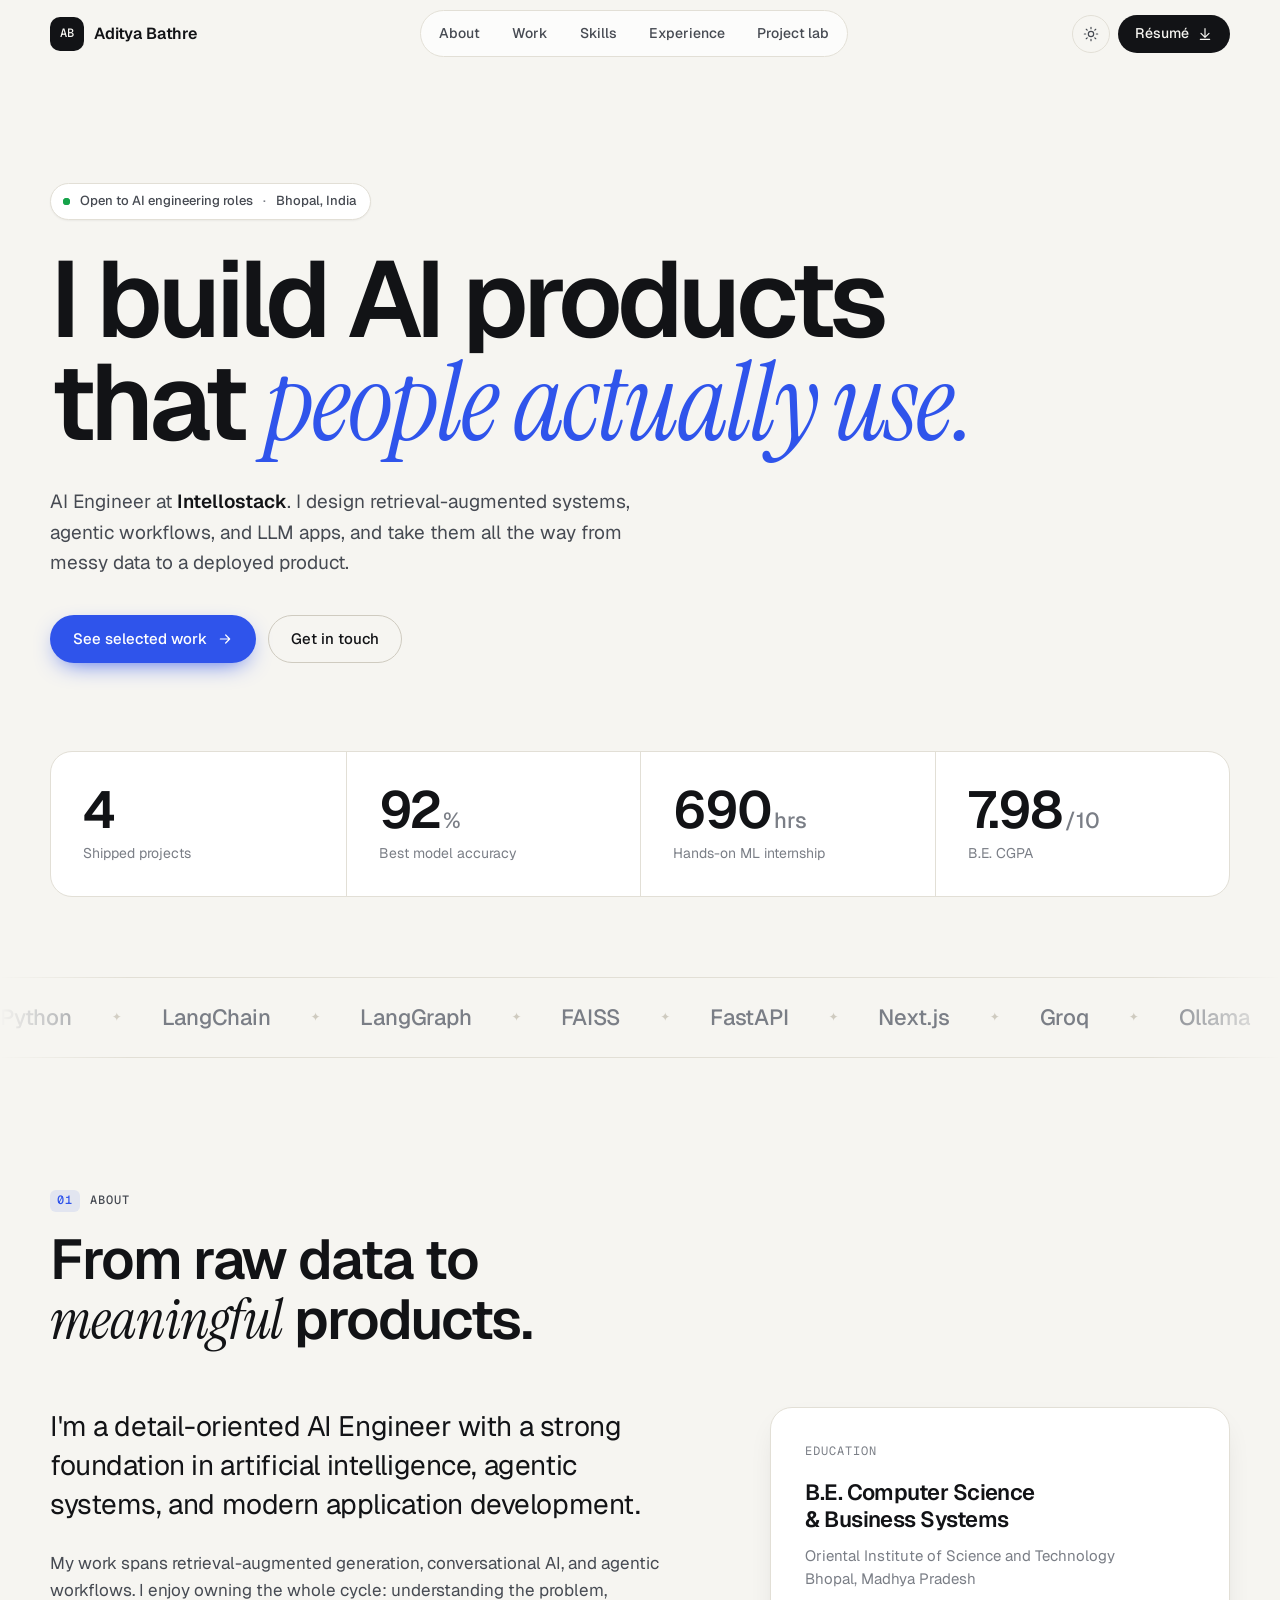
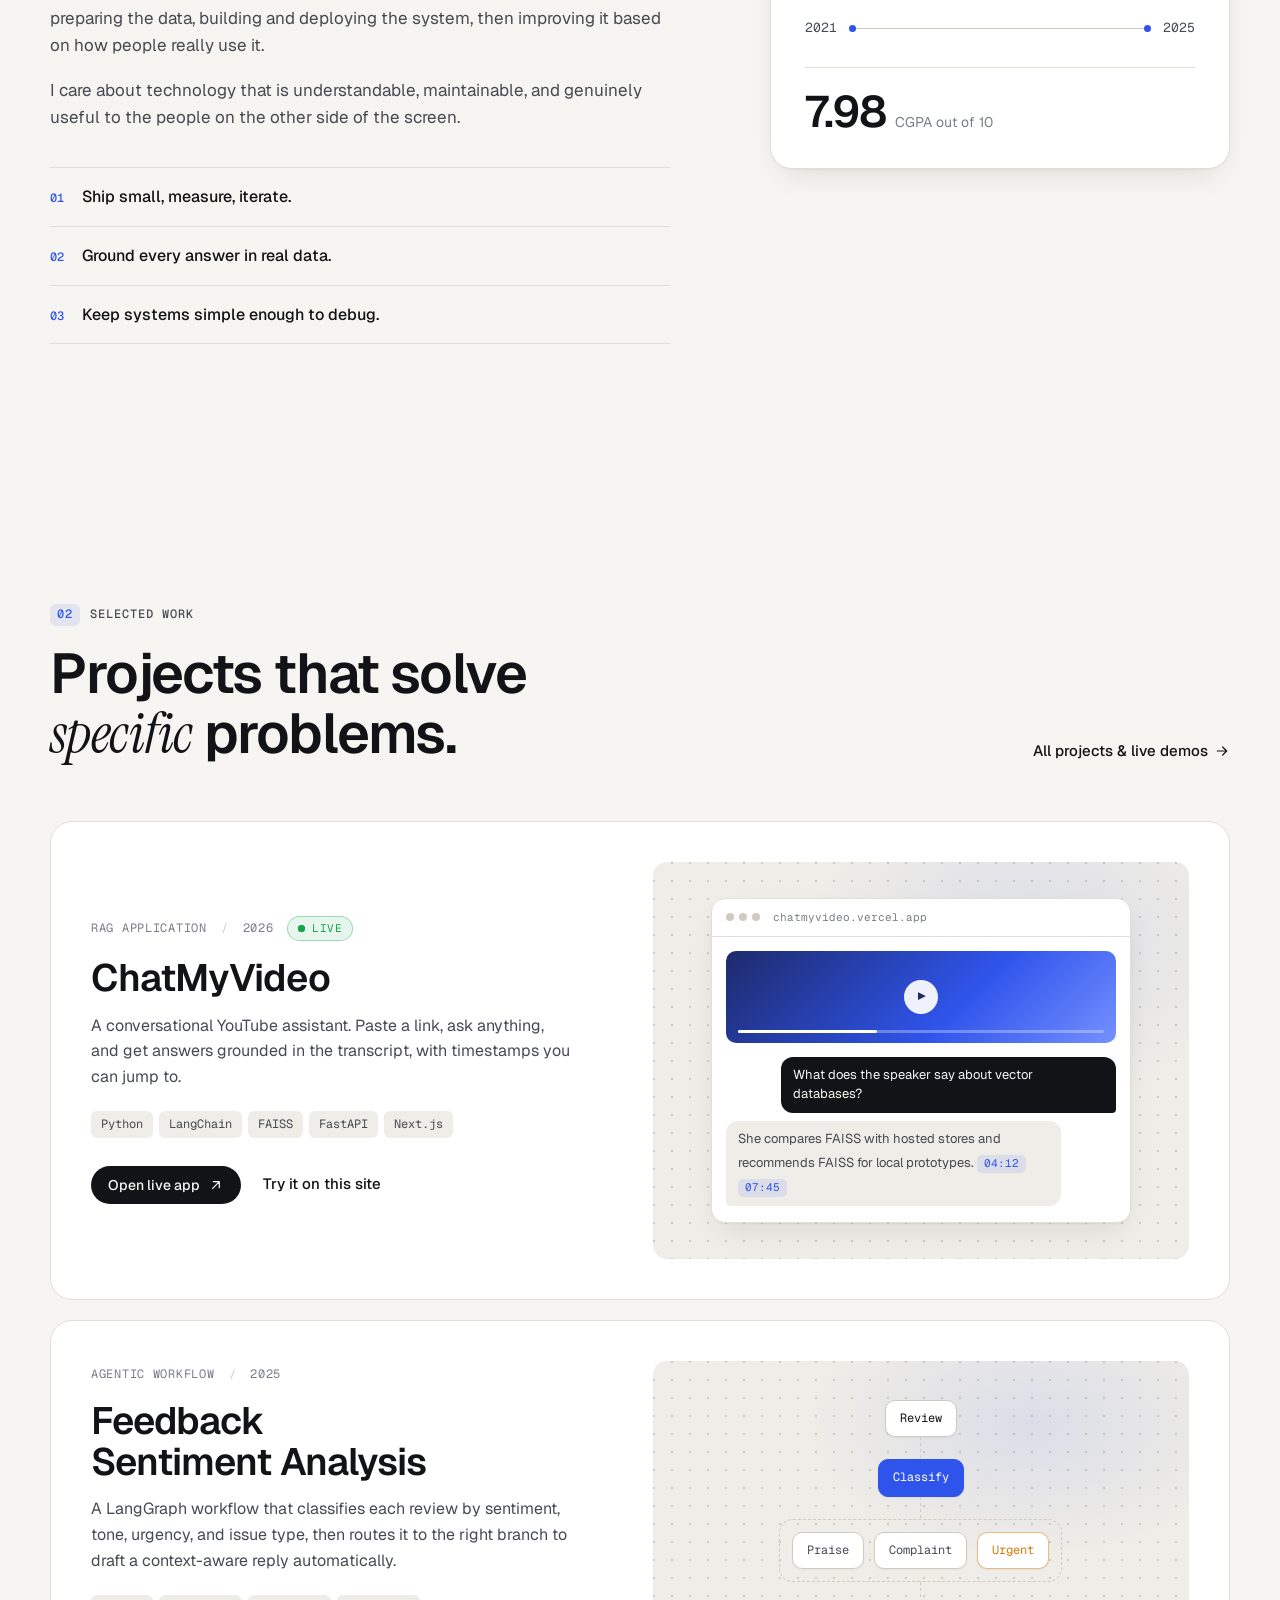
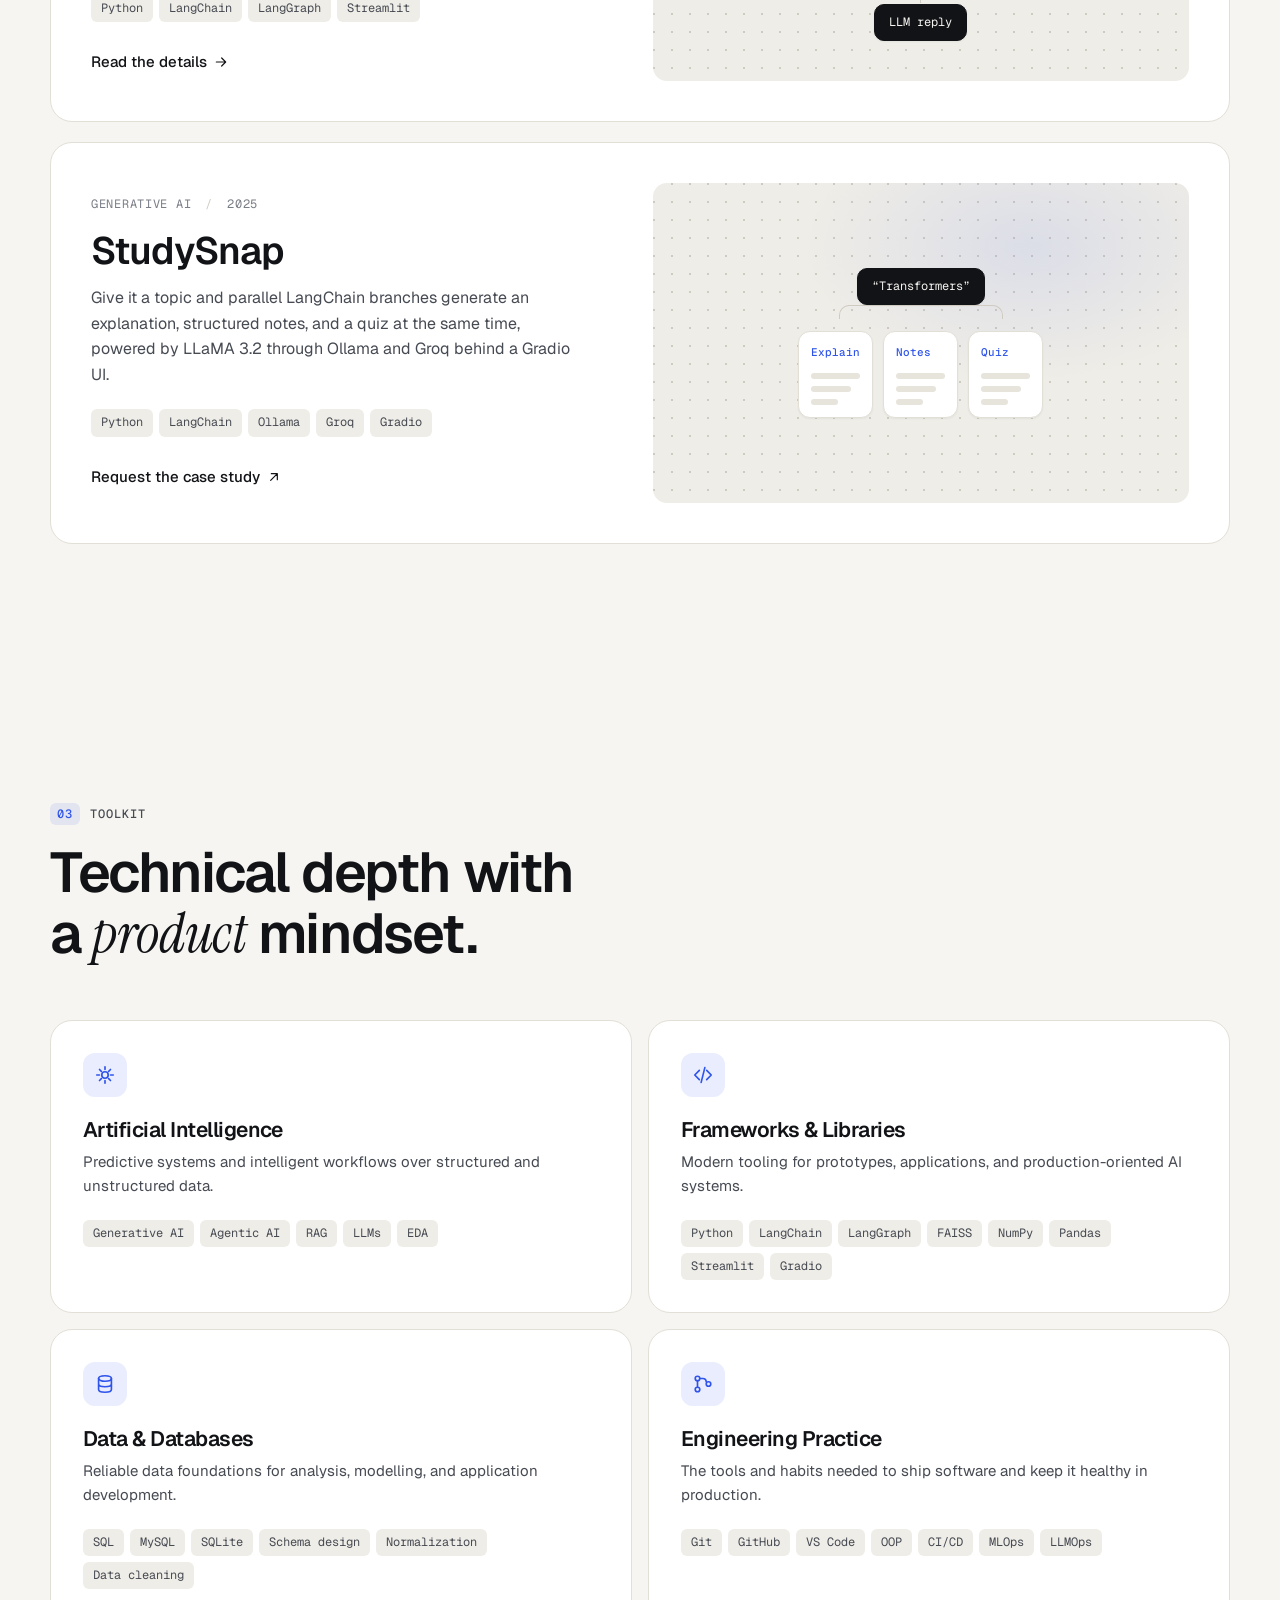
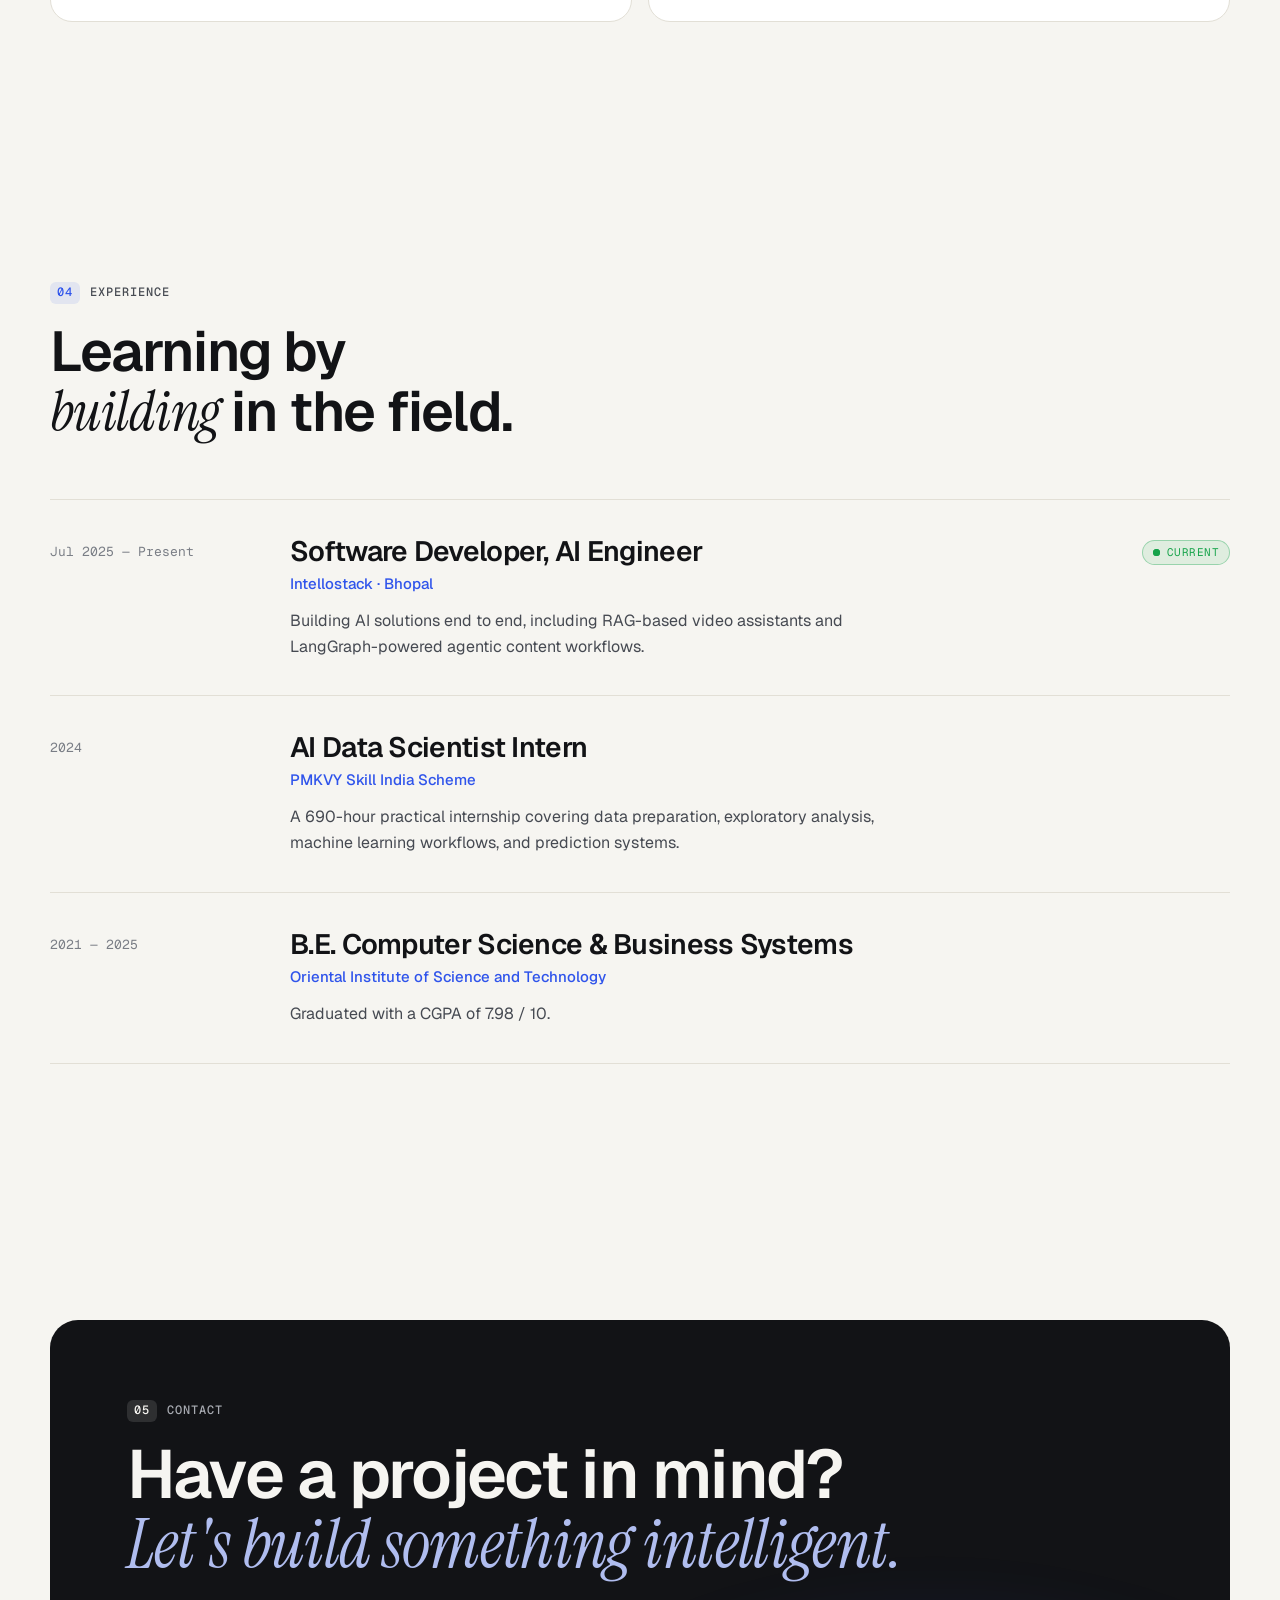
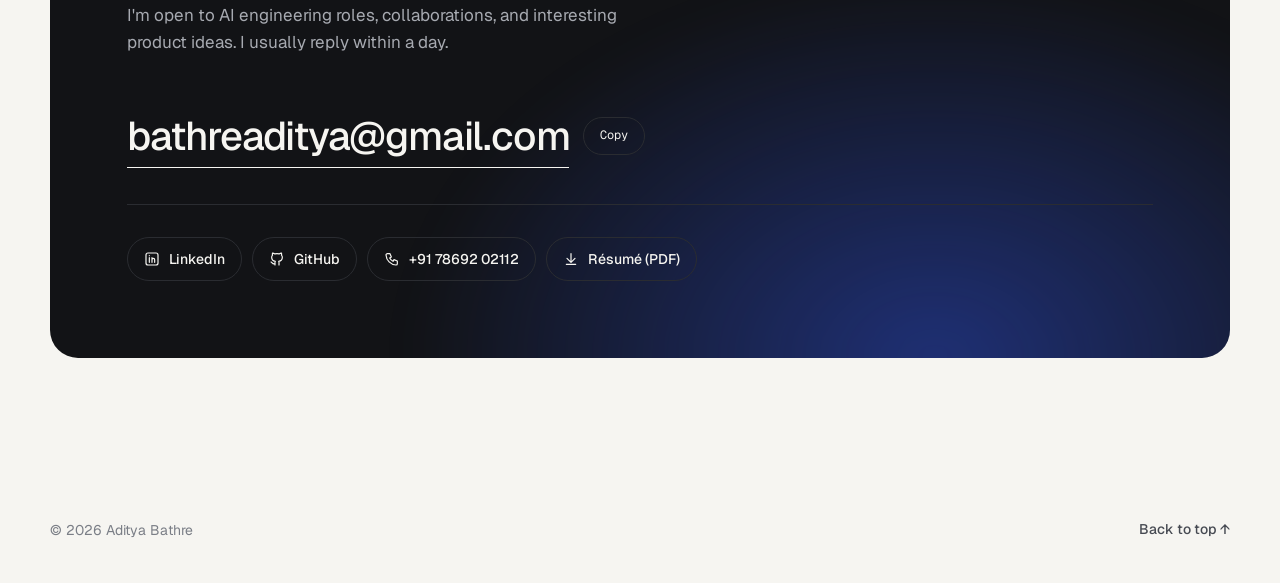
==== commit 72eaee9c: "Remove hero photo and footer note Hero headline now spans the full width; drop the portrait card, fl" ====
--- a/index.html
+++ b/index.html
@@ -97,29 +97,6 @@
         </div>
       </div>
 
-      <div class="hero-visual reveal reveal-delay">
-        <figure class="portrait-card">
-          <div class="portrait-frame">
-            <img src="profile.jpg" alt="Portrait of Aditya Bathre" width="2922" height="3199" fetchpriority="high">
-          </div>
-          <figcaption class="portrait-caption">
-            <span>
-              <strong>Aditya Bathre</strong>
-              AI Engineer, Intellostack
-            </span>
-            <span class="portrait-tag">RAG · Agents · LLMs</span>
-          </figcaption>
-        </figure>
-
-        <div class="hero-chip chip-top" aria-hidden="true">
-          <span class="chip-icon">⌘</span>
-          <span><strong>ChatMyVideo</strong>live on Vercel</span>
-        </div>
-        <div class="hero-chip chip-bottom" aria-hidden="true">
-          <span class="chip-icon">◆</span>
-          <span><strong>LangGraph</strong>agentic workflows</span>
-        </div>
-      </div>
     </section>
 
     <!-- Key facts -->
--- a/styles.css
+++ b/styles.css
@@ -606,12 +606,12 @@
    ========================================================================== */
 
 .hero {
-  display: grid;
-  grid-template-columns: minmax(0, 1.25fr) minmax(0, 0.9fr);
-  align-items: center;
-  gap: clamp(40px, 6vw, 88px);
-  padding-top: clamp(40px, 7vw, 88px);
-  padding-bottom: clamp(48px, 6vw, 72px);
+  padding-top: clamp(48px, 9vw, 120px);
+  padding-bottom: clamp(48px, 7vw, 88px);
+}
+
+.hero-copy {
+  max-width: 980px;
 }
 
 .status-pill {
@@ -634,8 +634,8 @@
 }
 
 .hero-title {
-  font-size: clamp(44px, 7.4vw, 92px);
-  line-height: 0.98;
+  font-size: clamp(44px, 8.4vw, 112px);
+  line-height: 0.96;
   letter-spacing: -0.045em;
 }
 
@@ -645,8 +645,8 @@
 }
 
 .hero-lede {
-  max-width: 560px;
-  margin-top: 28px;
+  max-width: 620px;
+  margin-top: 32px;
   color: var(--ink-2);
   font-size: clamp(17px, 1.6vw, 19px);
   line-height: 1.6;
@@ -662,125 +662,6 @@
   flex-wrap: wrap;
   gap: 12px;
   margin-top: 36px;
-}
-
-.hero-visual {
-  position: relative;
-  max-width: 440px;
-  justify-self: end;
-  width: 100%;
-}
-
-.portrait-card {
-  --tilt-x: 0deg;
-  --tilt-y: 0deg;
-  position: relative;
-  padding: 10px;
-  border: 1px solid var(--line);
-  border-radius: var(--radius-lg);
-  background: var(--bg-elev);
-  box-shadow: var(--shadow-lg);
-  transform: perspective(1200px) rotateX(var(--tilt-x)) rotateY(var(--tilt-y));
-  transition: transform 0.6s var(--ease);
-}
-
-.portrait-frame {
-  overflow: hidden;
-  aspect-ratio: 4 / 4.6;
-  border-radius: calc(var(--radius-lg) - 8px);
-  background: var(--surface);
-}
-
-.portrait-frame img {
-  width: 100%;
-  height: 100%;
-  object-fit: cover;
-  object-position: center 22%;
-  filter: saturate(0.92) contrast(1.02);
-  transition: transform 1.2s var(--ease);
-}
-
-.portrait-card:hover .portrait-frame img {
-  transform: scale(1.03);
-}
-
-.portrait-caption {
-  display: flex;
-  align-items: center;
-  justify-content: space-between;
-  gap: 12px;
-  padding: 14px 8px 6px;
-  color: var(--ink-3);
-  font-size: 13px;
-}
-
-.portrait-caption strong {
-  display: block;
-  color: var(--ink);
-  font-size: 15px;
-  font-weight: 600;
-}
-
-.portrait-tag {
-  padding: 5px 10px;
-  border-radius: 999px;
-  background: var(--surface);
-  color: var(--ink-2);
-  font-family: var(--font-mono);
-  font-size: 11px;
-  white-space: nowrap;
-}
-
-.hero-chip {
-  position: absolute;
-  display: flex;
-  align-items: center;
-  gap: 10px;
-  padding: 10px 14px 10px 10px;
-  border: 1px solid var(--line);
-  border-radius: 14px;
-  background: color-mix(in srgb, var(--bg-elev) 88%, transparent);
-  -webkit-backdrop-filter: blur(10px);
-  backdrop-filter: blur(10px);
-  box-shadow: var(--shadow-md);
-  color: var(--ink-3);
-  font-size: 12px;
-  line-height: 1.3;
-  animation: float 6s ease-in-out infinite;
-}
-
-.hero-chip strong {
-  display: block;
-  color: var(--ink);
-  font-size: 13px;
-  font-weight: 600;
-}
-
-.chip-icon {
-  display: grid;
-  place-items: center;
-  width: 30px;
-  height: 30px;
-  border-radius: 9px;
-  background: var(--accent-soft);
-  color: var(--accent);
-  font-size: 13px;
-}
-
-.chip-top {
-  top: 12%;
-  left: -64px;
-}
-
-.chip-bottom {
-  bottom: 22%;
-  right: -36px;
-  animation-delay: -3s;
-}
-
-@keyframes float {
-  0%, 100% { transform: translateY(0); }
-  50% { transform: translateY(-8px); }
 }
 
 /* ==========================================================================
@@ -1967,11 +1848,6 @@
 /* ==========================================================================
    Responsive
    ========================================================================== */
-
-@media (max-width: 1080px) {
-  .chip-top { left: -24px; }
-  .chip-bottom { right: -12px; }
-}
 
 @media (max-width: 960px) {
   .site-nav {
@@ -2025,18 +1901,6 @@
     display: block;
   }
 
-  .hero {
-    grid-template-columns: 1fr;
-  }
-
-  .hero-visual {
-    justify-self: start;
-    max-width: 380px;
-  }
-
-  .chip-top { left: auto; right: -20px; top: 8%; }
-  .chip-bottom { right: auto; left: -12px; }
-
   .stats {
     grid-template-columns: repeat(2, minmax(0, 1fr));
   }
@@ -2091,14 +1955,6 @@
   }
 
   .header-resume {
-    display: none;
-  }
-
-  .hero-visual {
-    max-width: none;
-  }
-
-  .hero-chip {
     display: none;
   }
 
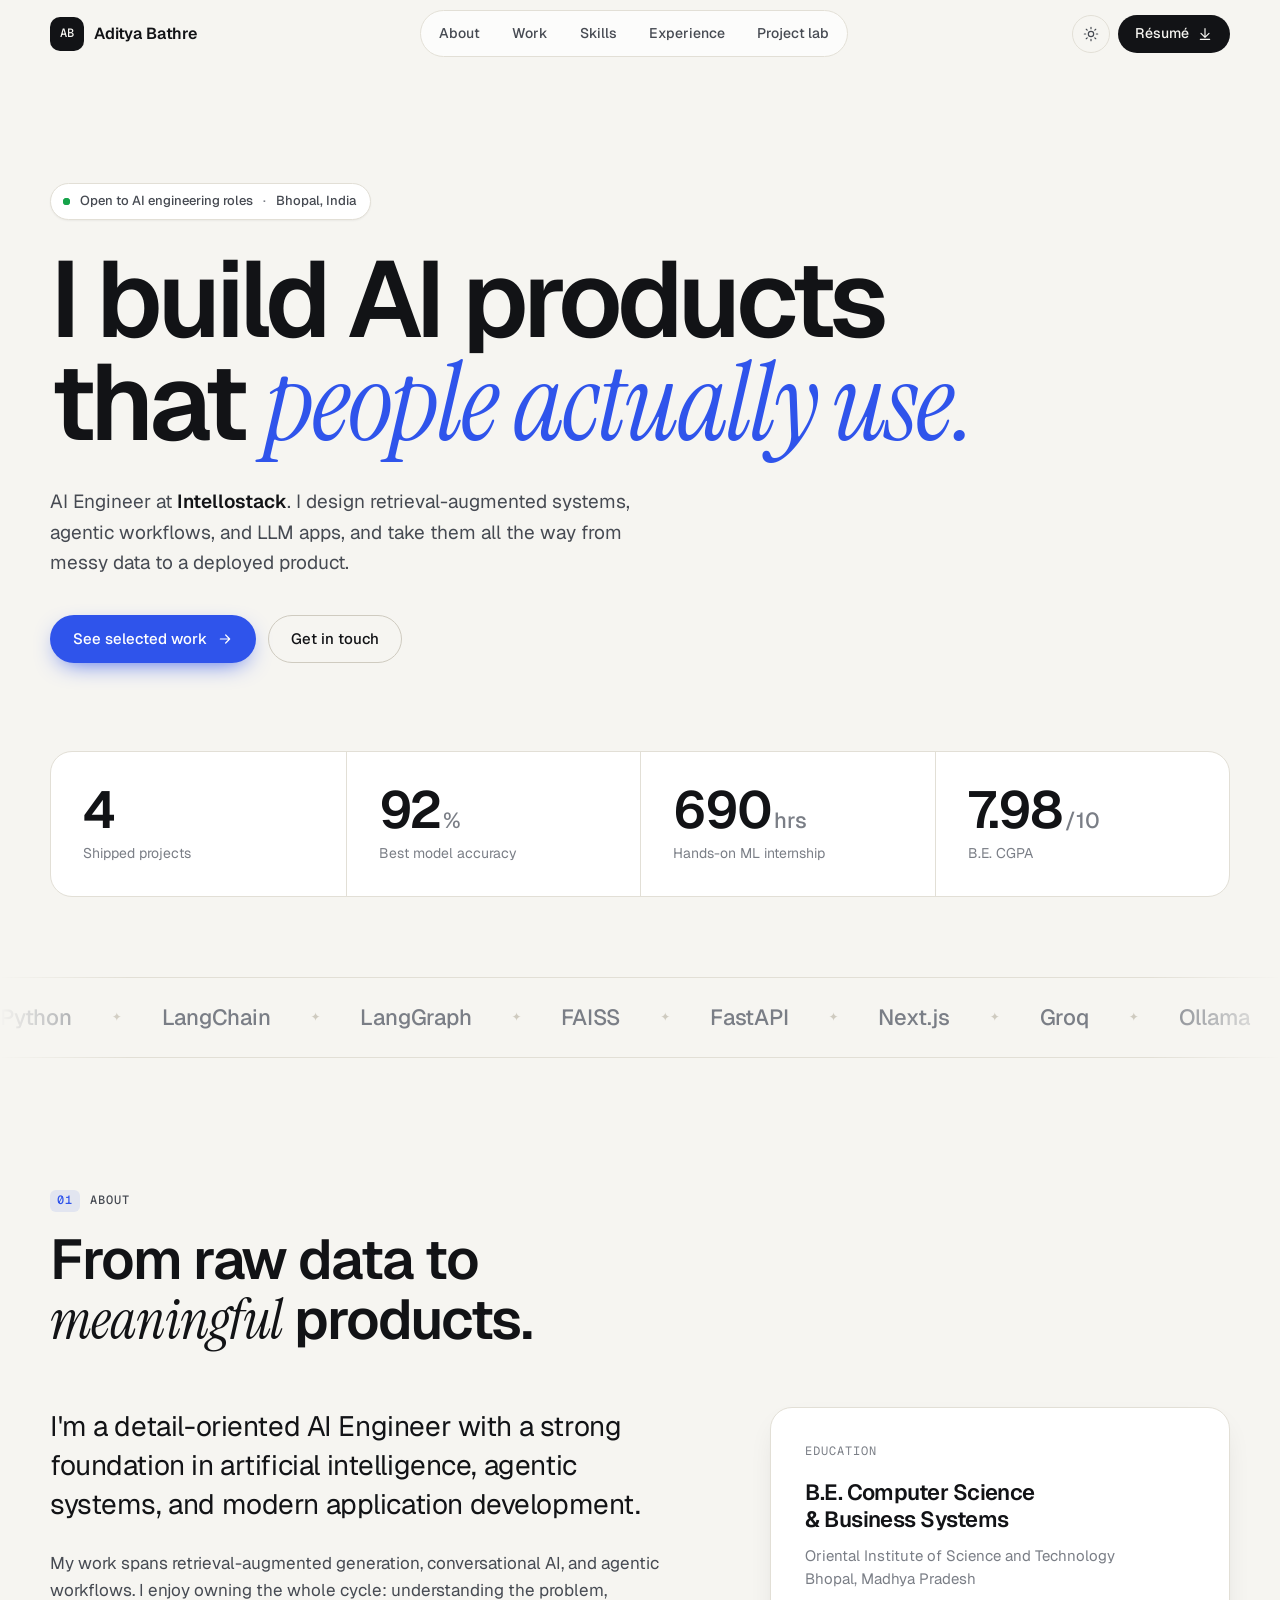
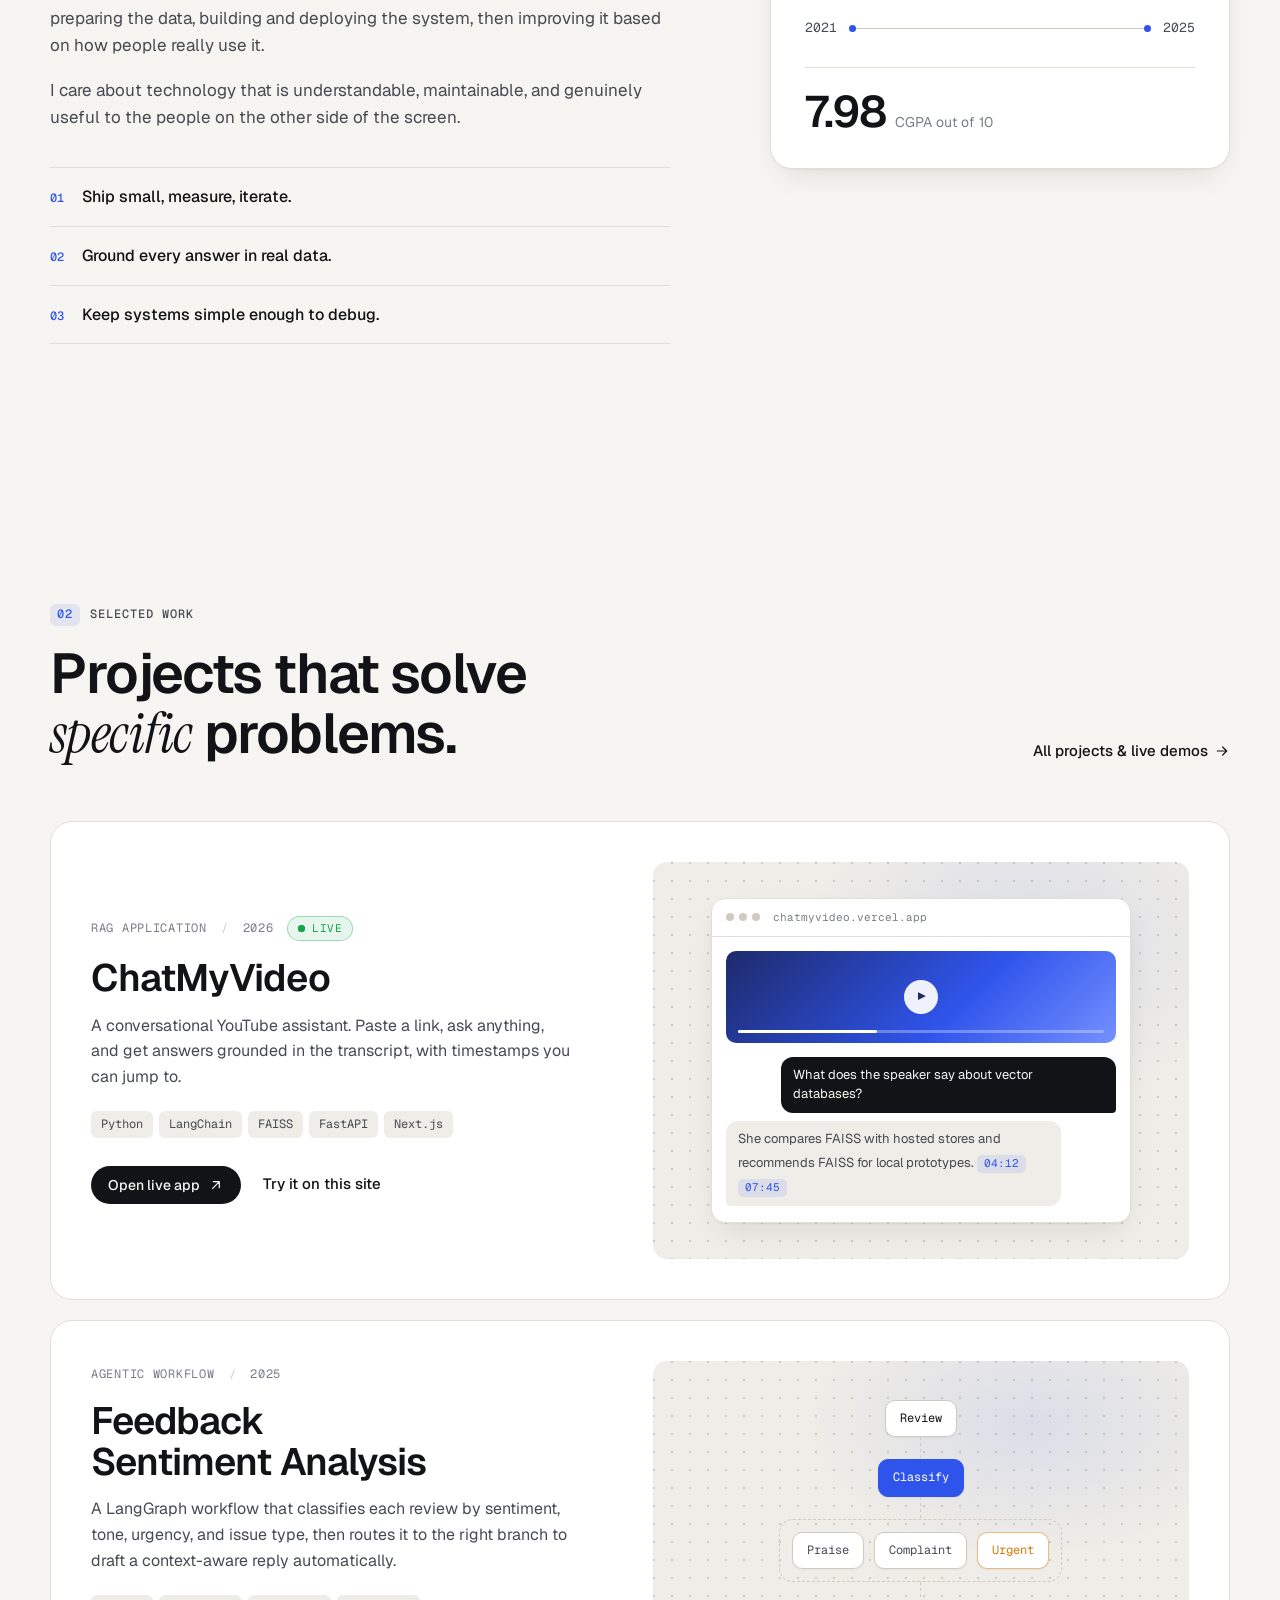
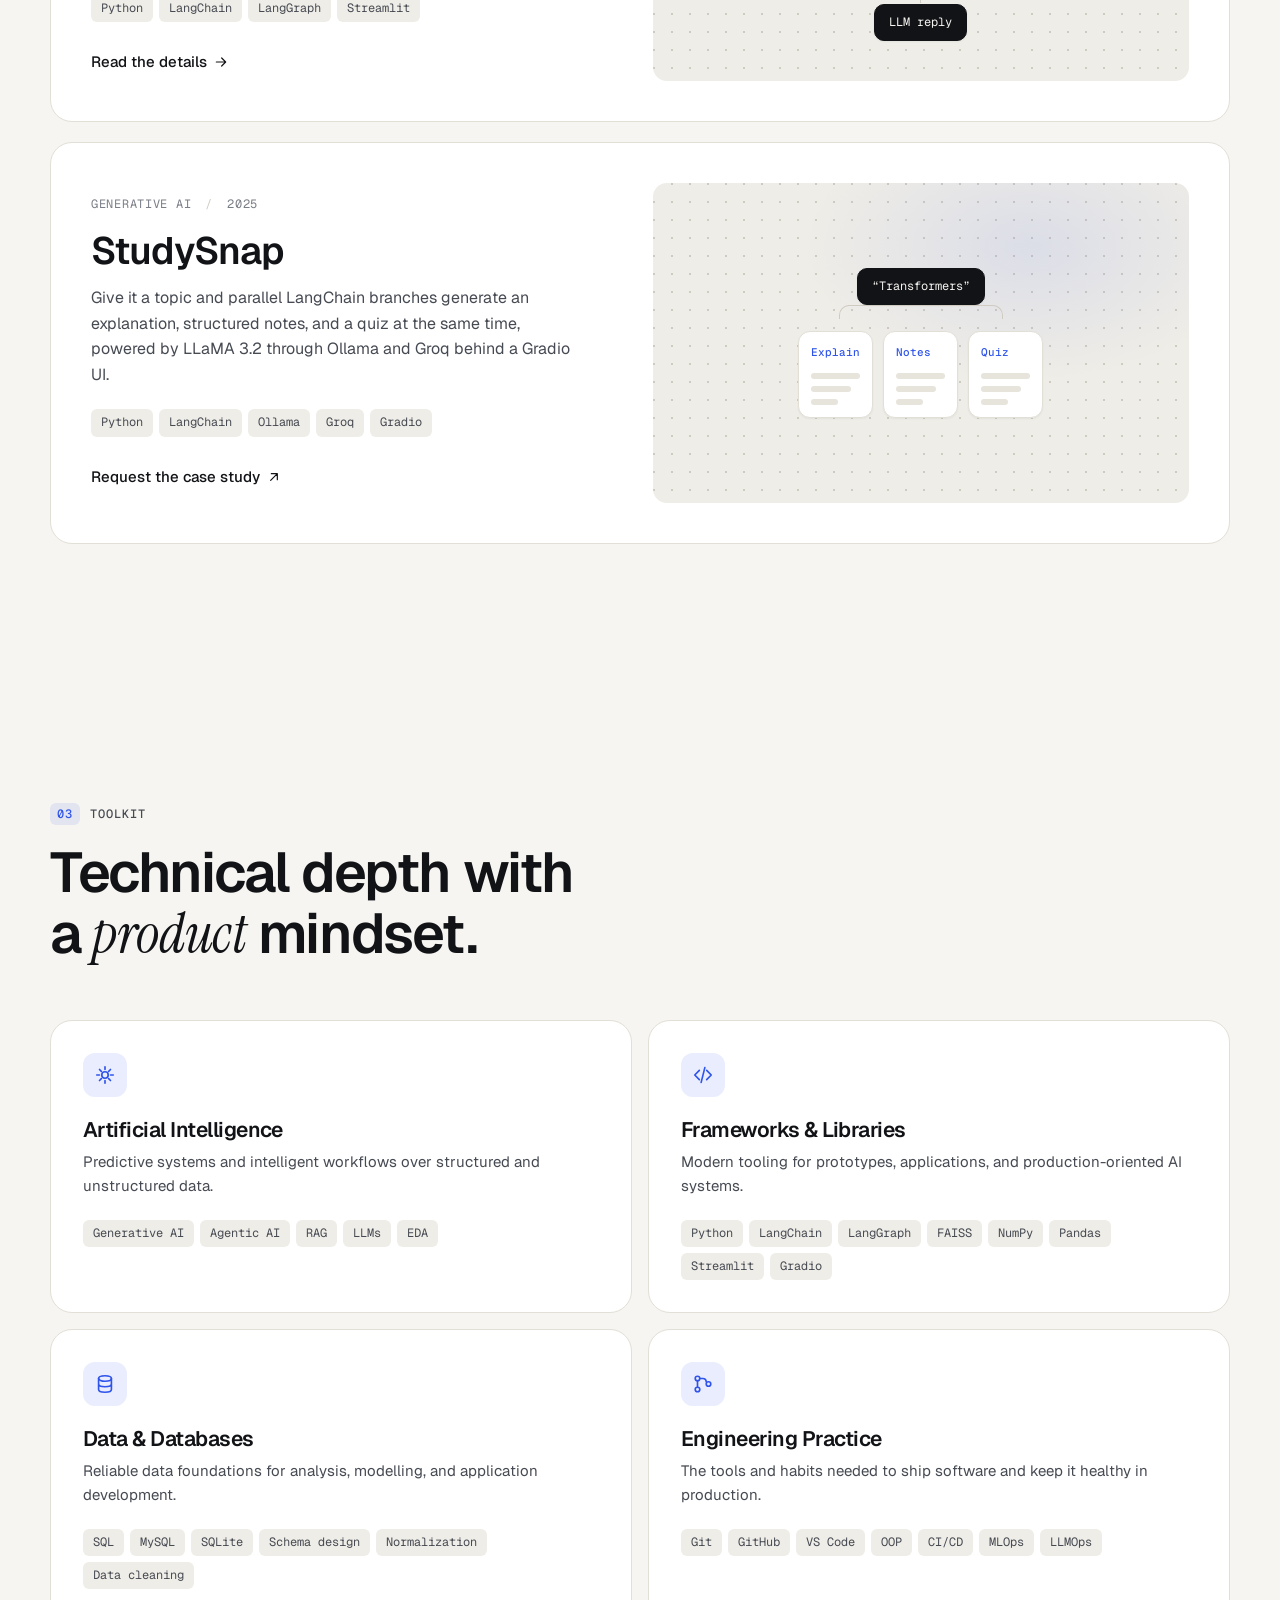
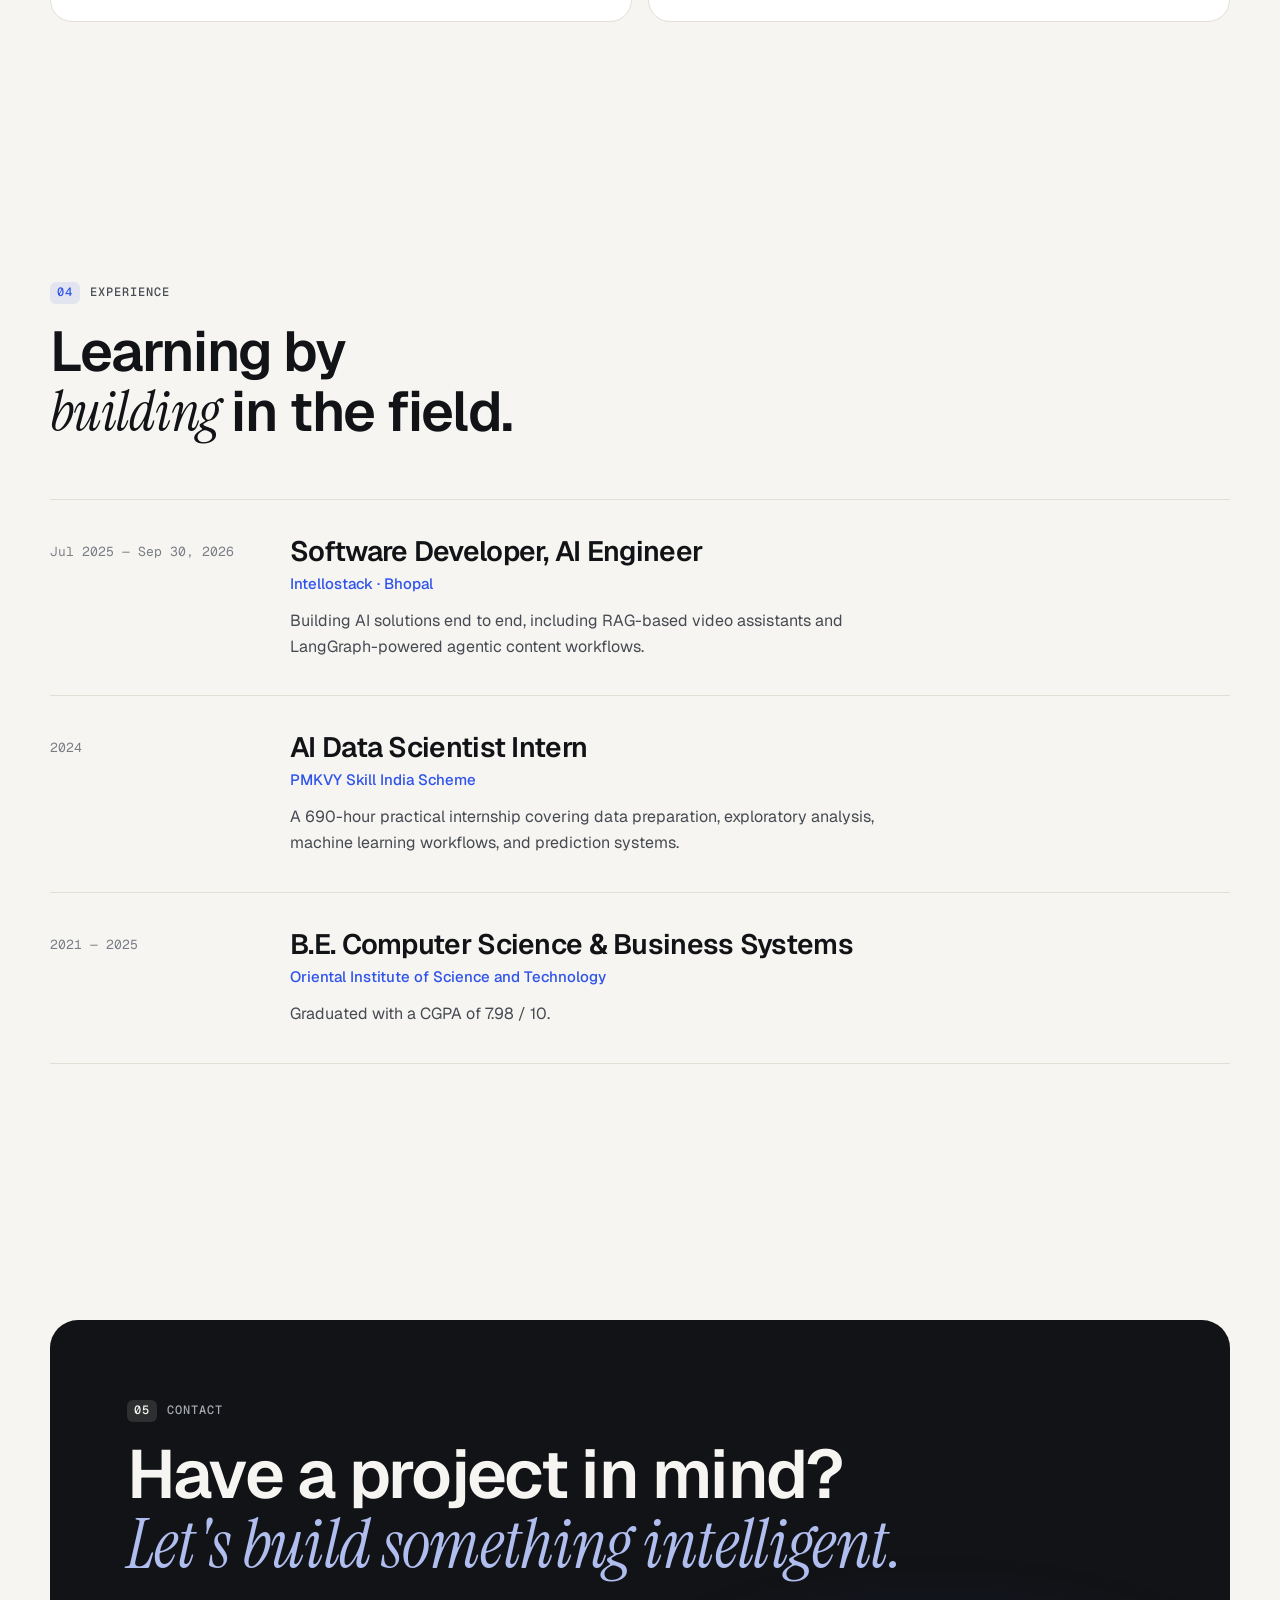
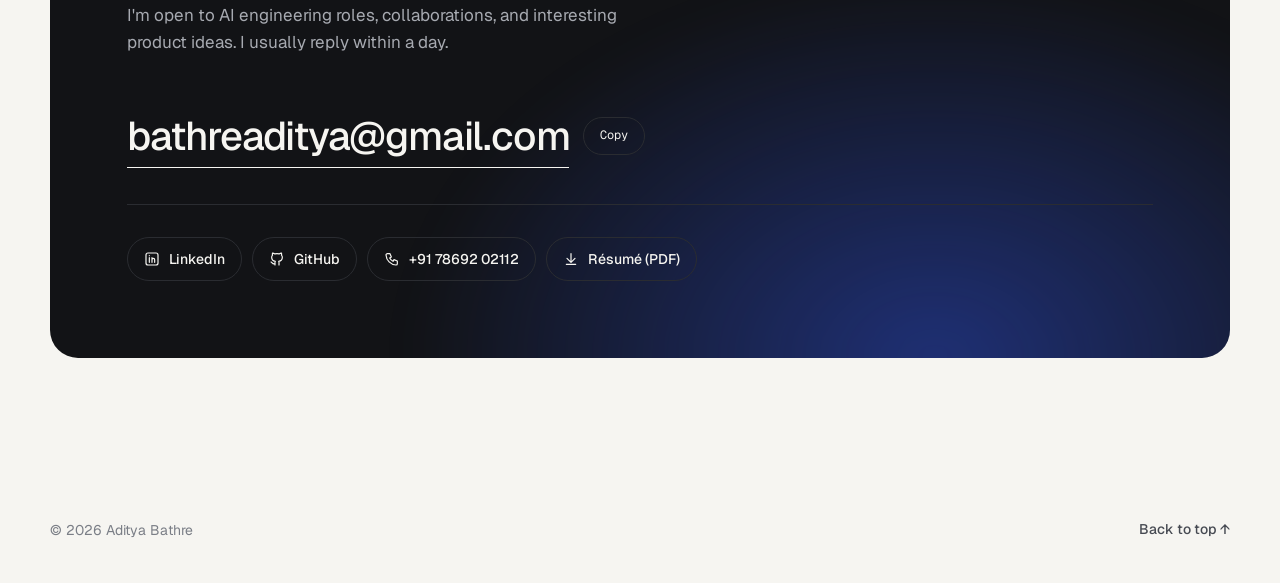
==== commit f41fcdc6: "Fixed experience Co-Authored-By: Claude Opus 5.5 <noreply@anthropic.com>" ====
--- a/index.html
+++ b/index.html
@@ -386,7 +386,7 @@
 
       <ol class="timeline">
         <li class="timeline-row reveal">
-          <p class="timeline-date">Jul 2025 — Present</p>
+          <p class="timeline-date">Jul 2025 — Sep 30, 2026</p>
           <div class="timeline-body">
             <h3>Software Developer, AI Engineer</h3>
             <p class="timeline-org">Intellostack · Bhopal</p>
@@ -395,7 +395,6 @@
               and LangGraph-powered agentic content workflows.
             </p>
           </div>
-          <span class="badge badge-live timeline-badge"><i class="status-dot"></i>Current</span>
         </li>
 
         <li class="timeline-row reveal">
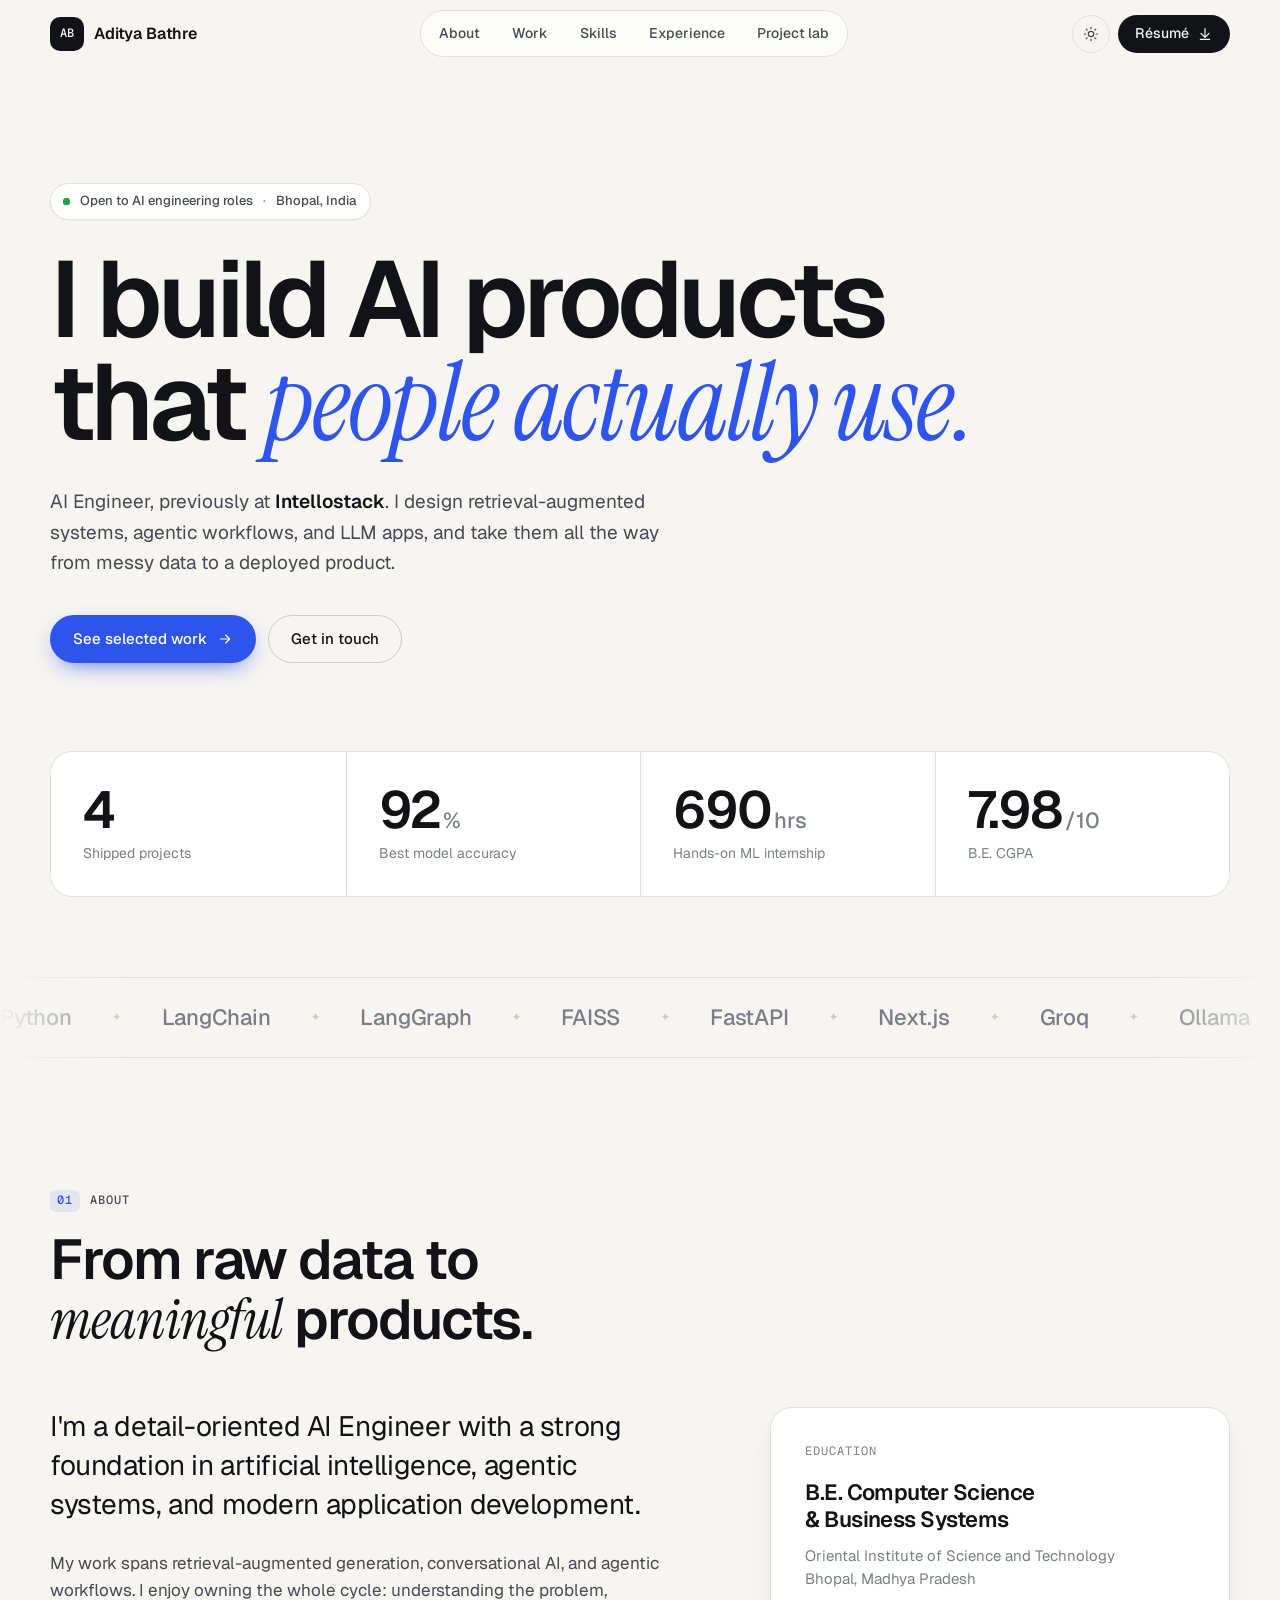
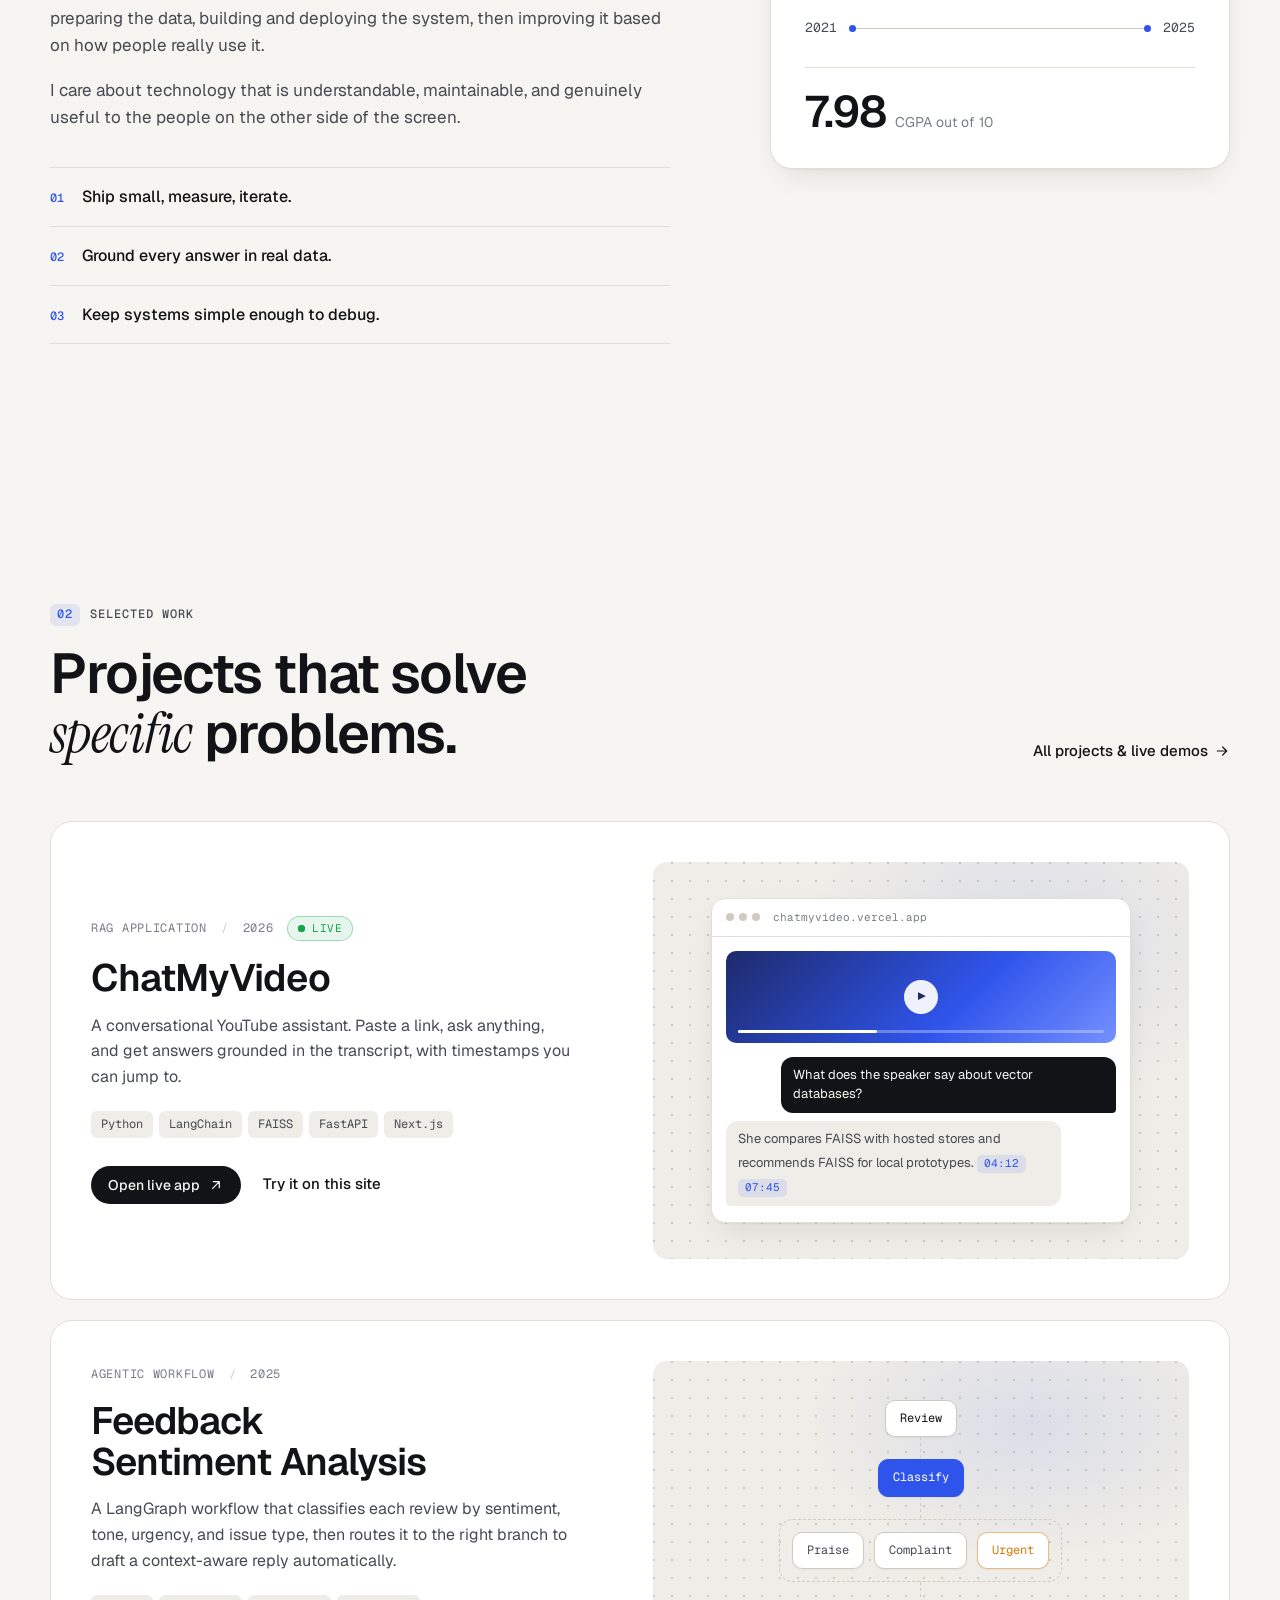
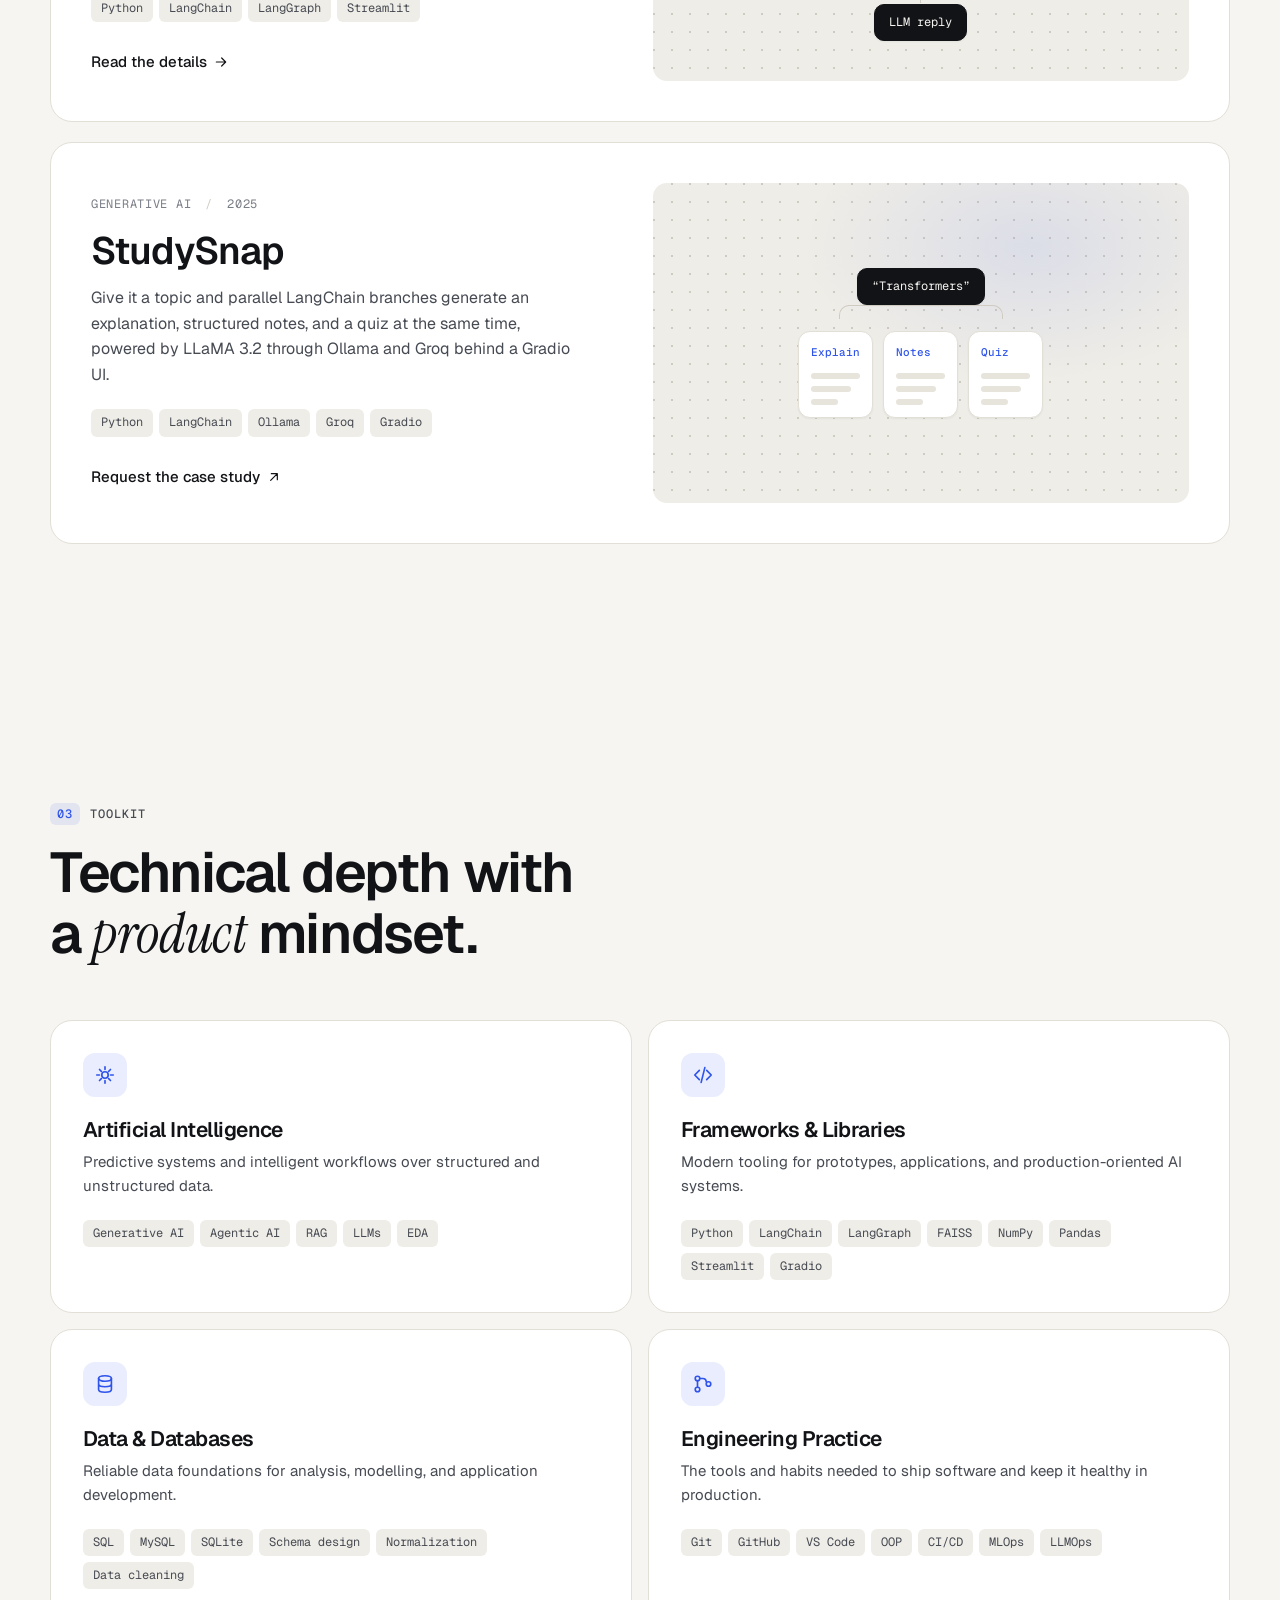
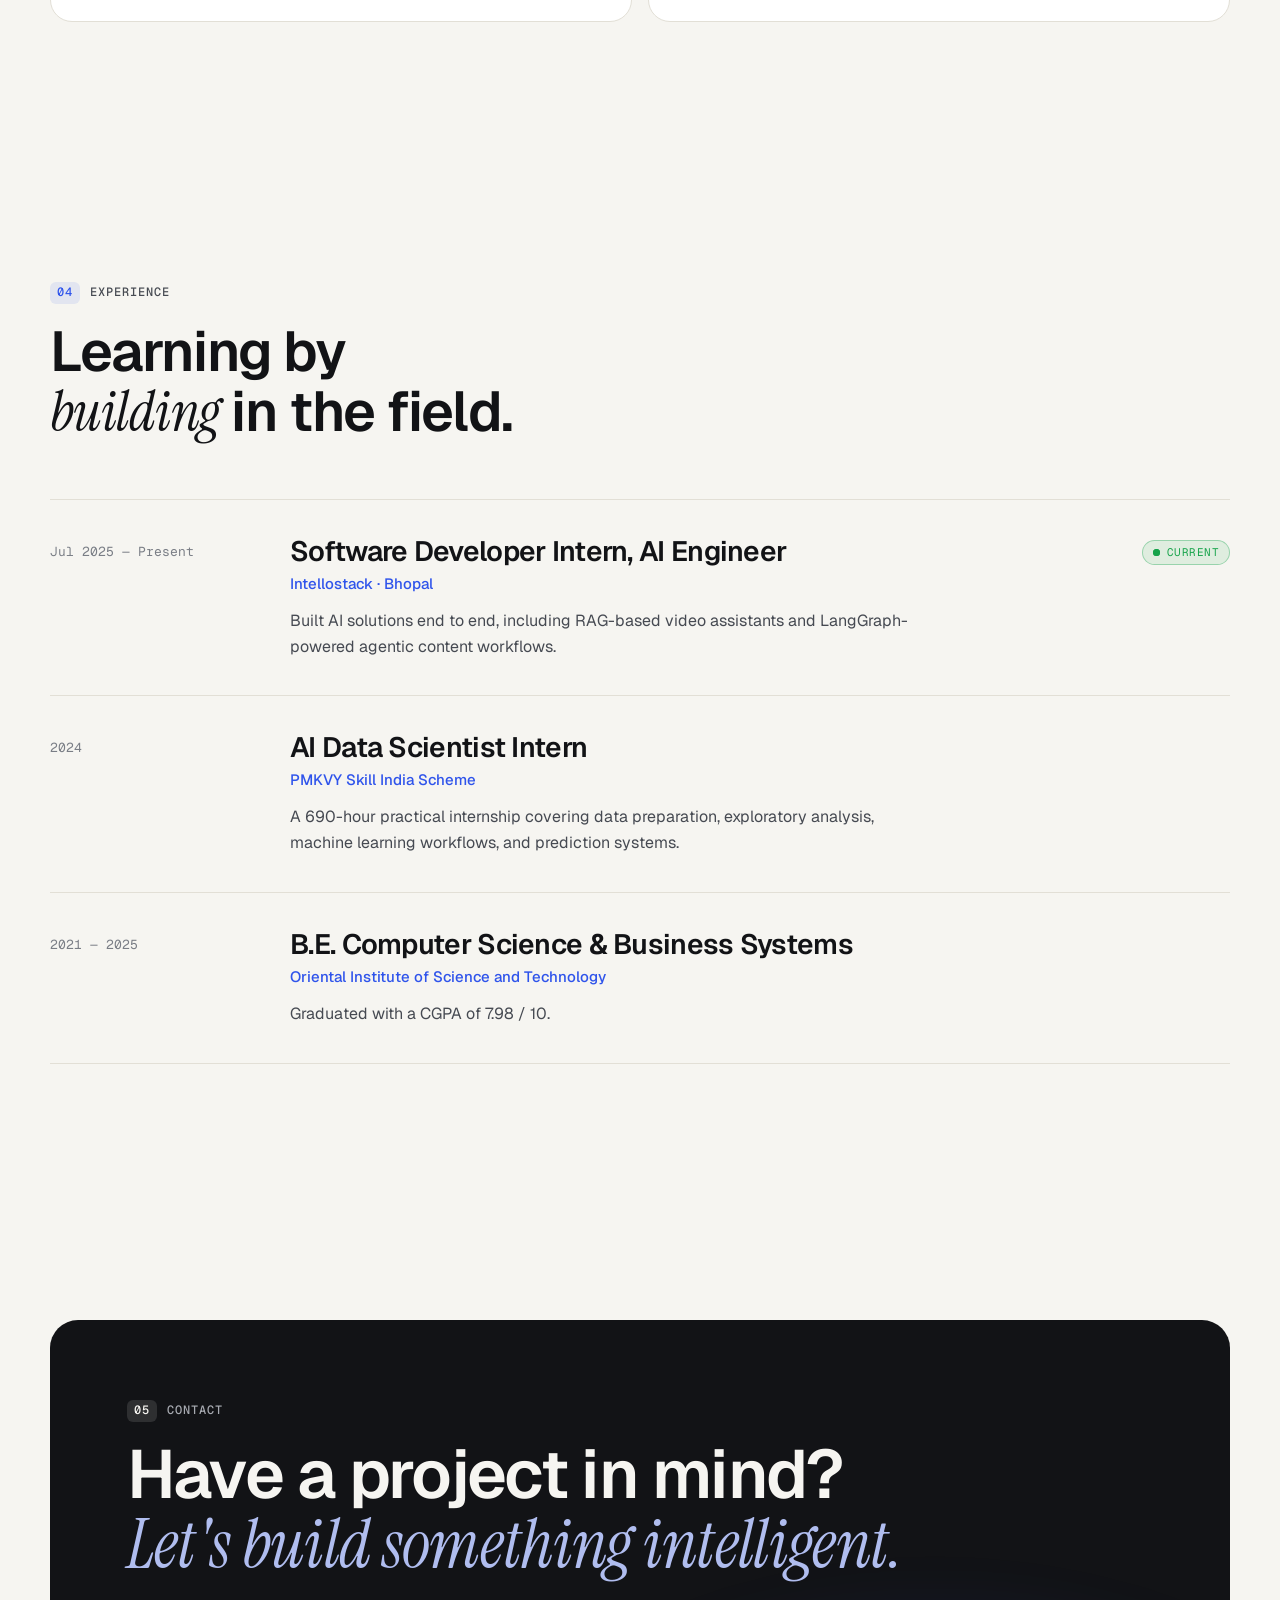
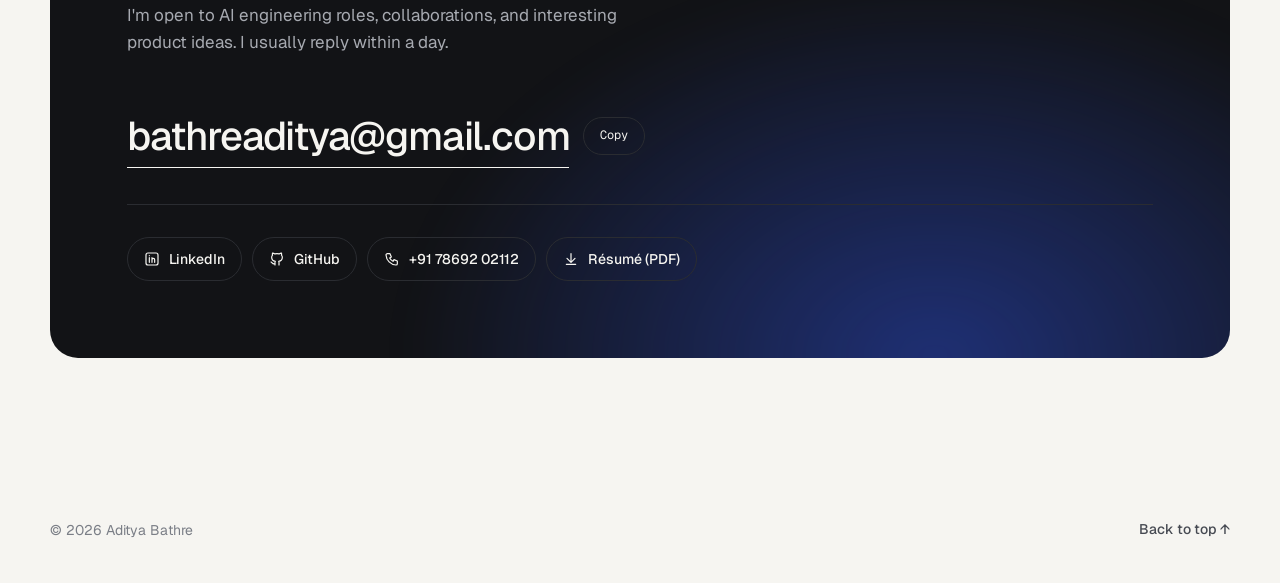
==== commit 7a6b41ad: "Update Intellostack wording to past tense Co-Authored-By: Claude Opus 5.5 <noreply@anthropic.com>" ====
--- a/index.html
+++ b/index.html
@@ -83,7 +83,7 @@
         </h1>
 
         <p class="hero-lede">
-          AI Engineer at <strong>Intellostack</strong>. I design retrieval-augmented
+          AI Engineer, previously at <strong>Intellostack</strong>. I design retrieval-augmented
           systems, agentic workflows, and LLM apps, and take them all the way from
           messy data to a deployed product.
         </p>
@@ -386,15 +386,16 @@
 
       <ol class="timeline">
         <li class="timeline-row reveal">
-          <p class="timeline-date">Jul 2025 — Sep 30, 2026</p>
+          <p class="timeline-date">Jul 2025 — Present</p>
           <div class="timeline-body">
-            <h3>Software Developer, AI Engineer</h3>
+            <h3>Software Developer Intern, AI Engineer</h3>
             <p class="timeline-org">Intellostack · Bhopal</p>
             <p>
-              Building AI solutions end to end, including RAG-based video assistants
+              Built AI solutions end to end, including RAG-based video assistants
               and LangGraph-powered agentic content workflows.
             </p>
           </div>
+          <span class="badge badge-live timeline-badge"><i class="status-dot"></i>Current</span>
         </li>
 
         <li class="timeline-row reveal">
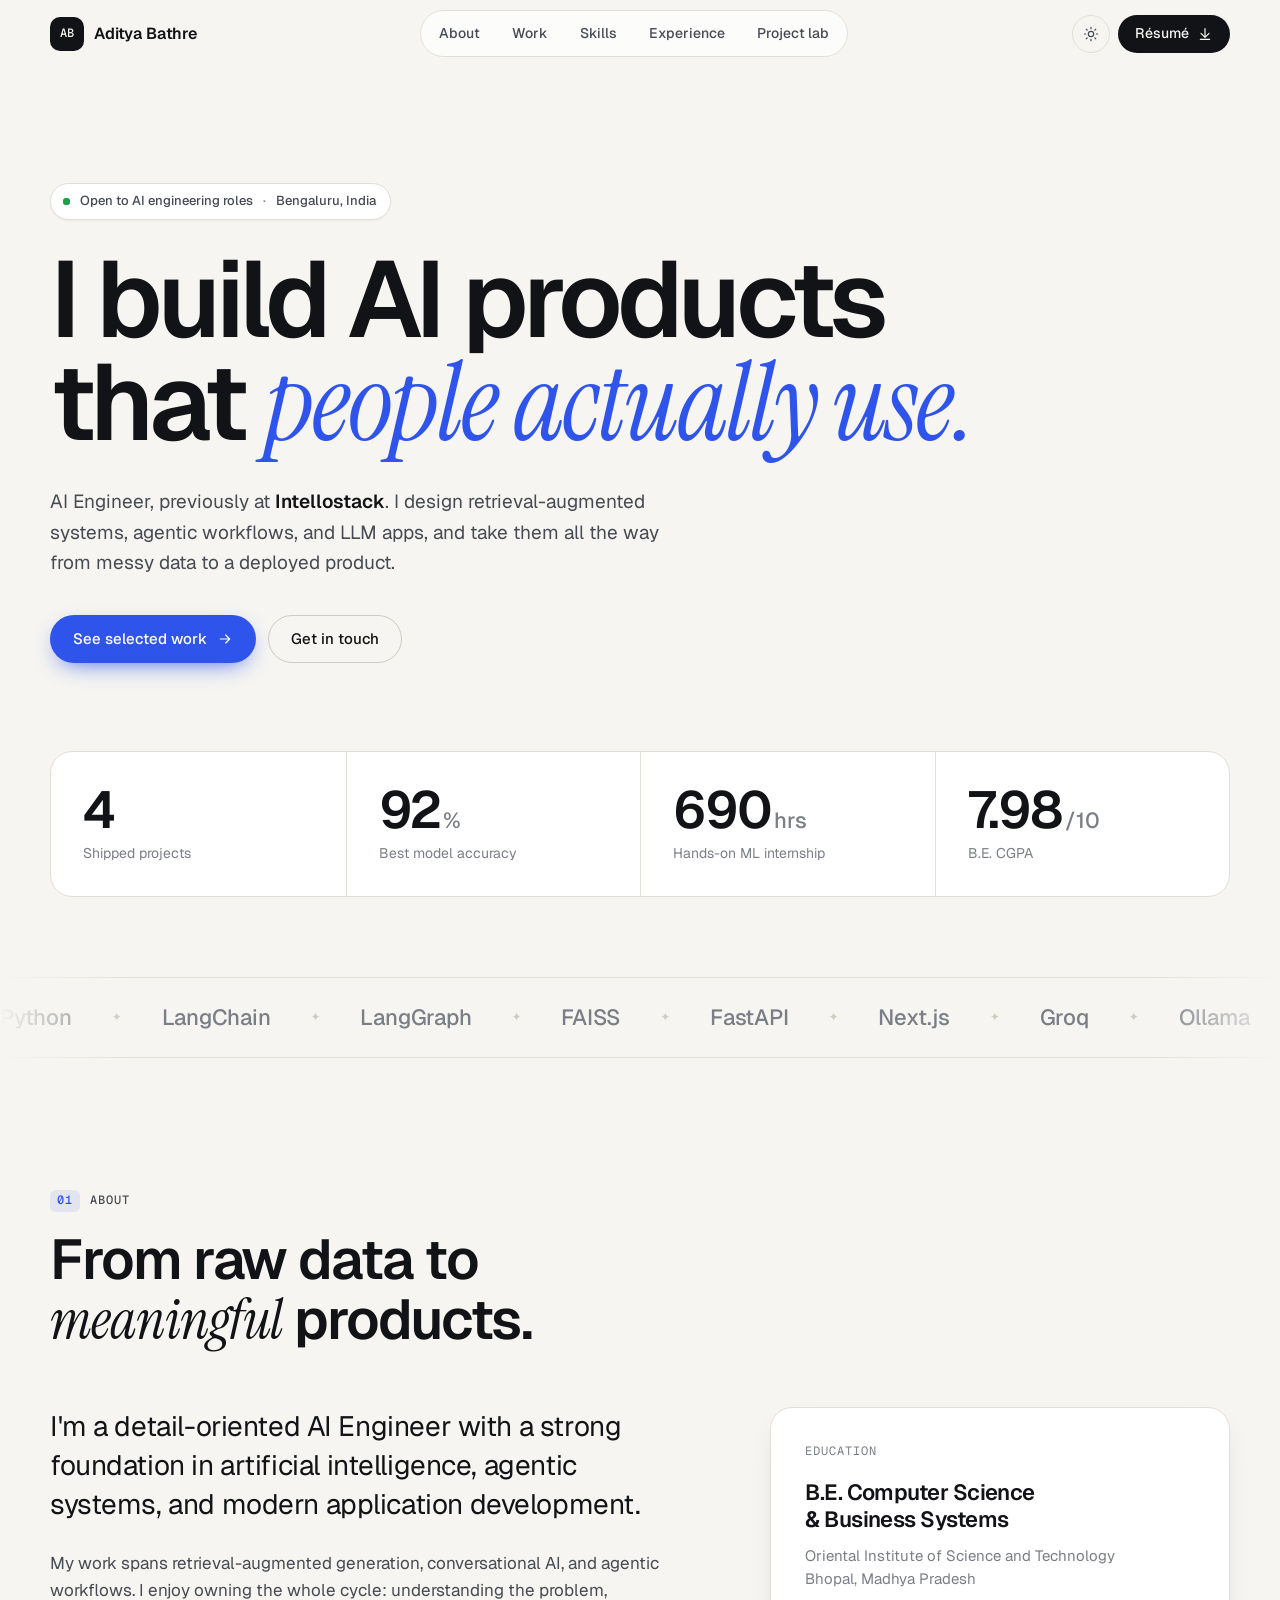
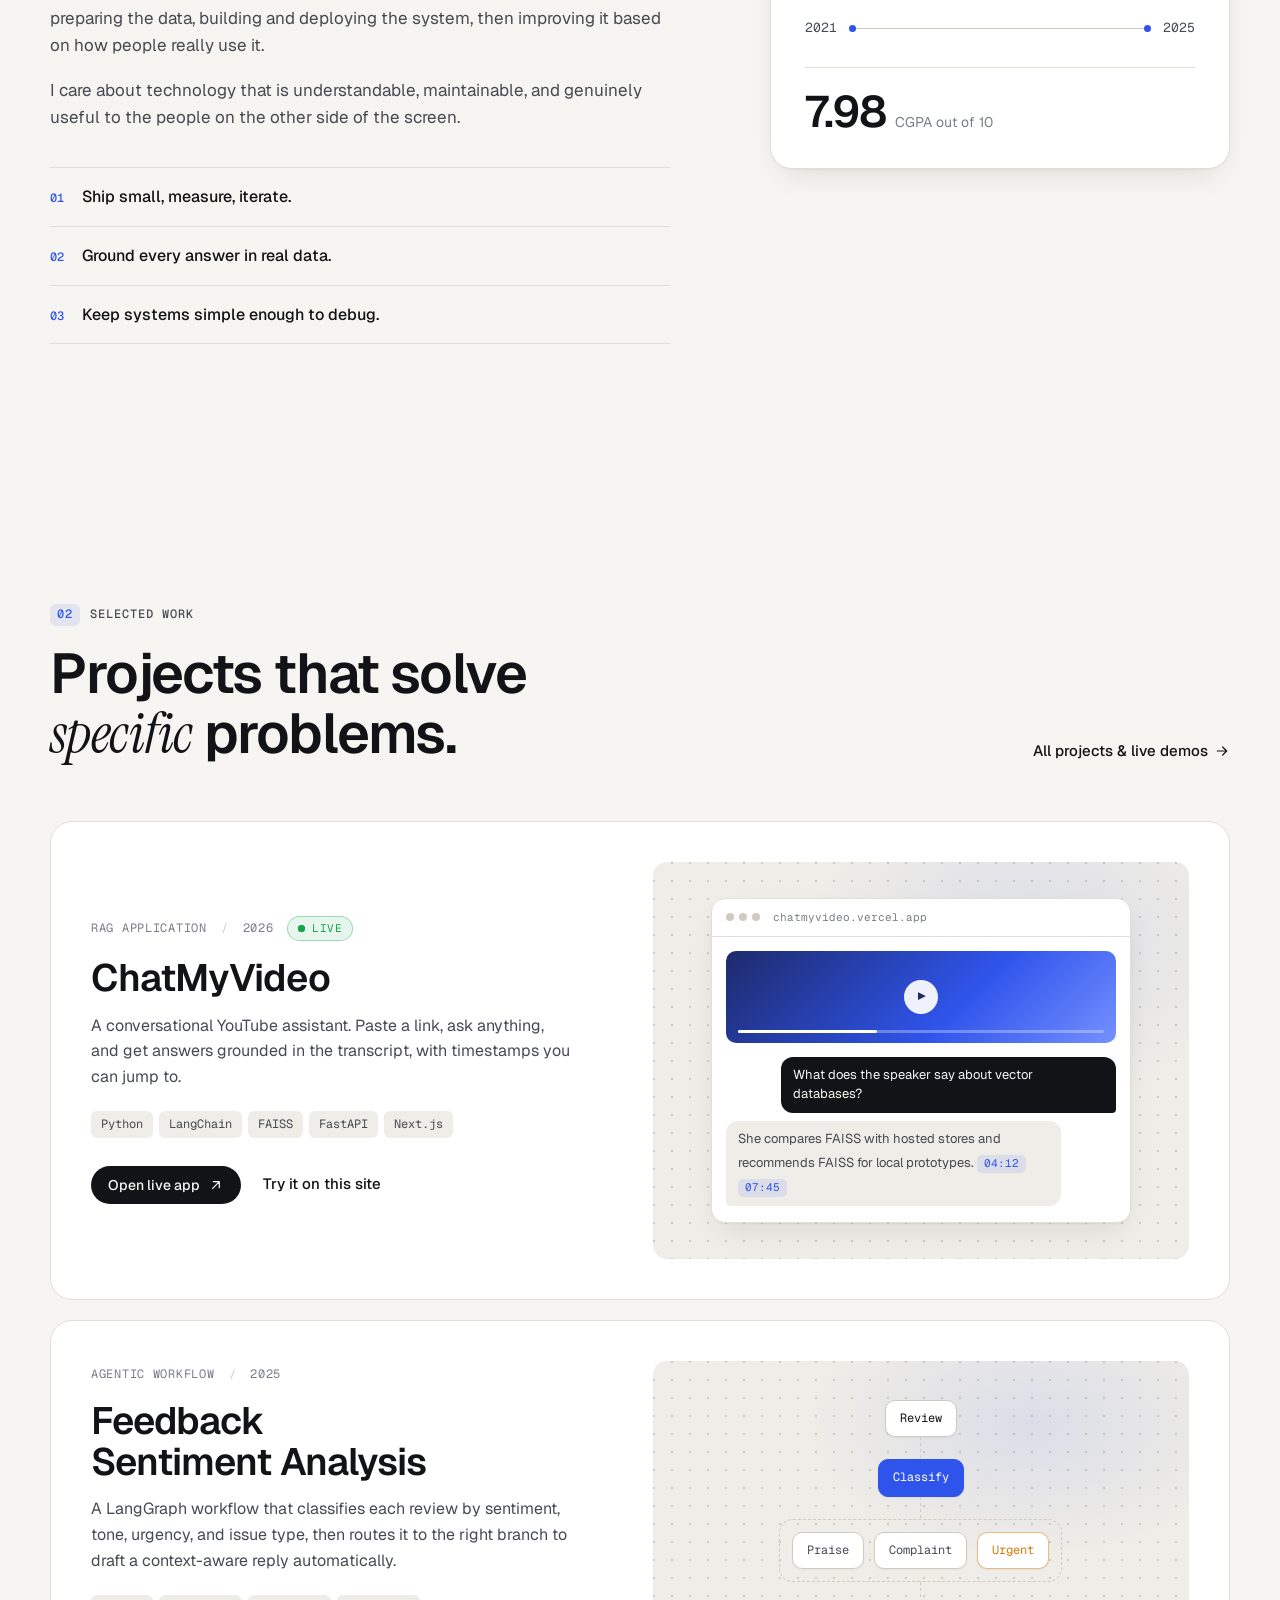
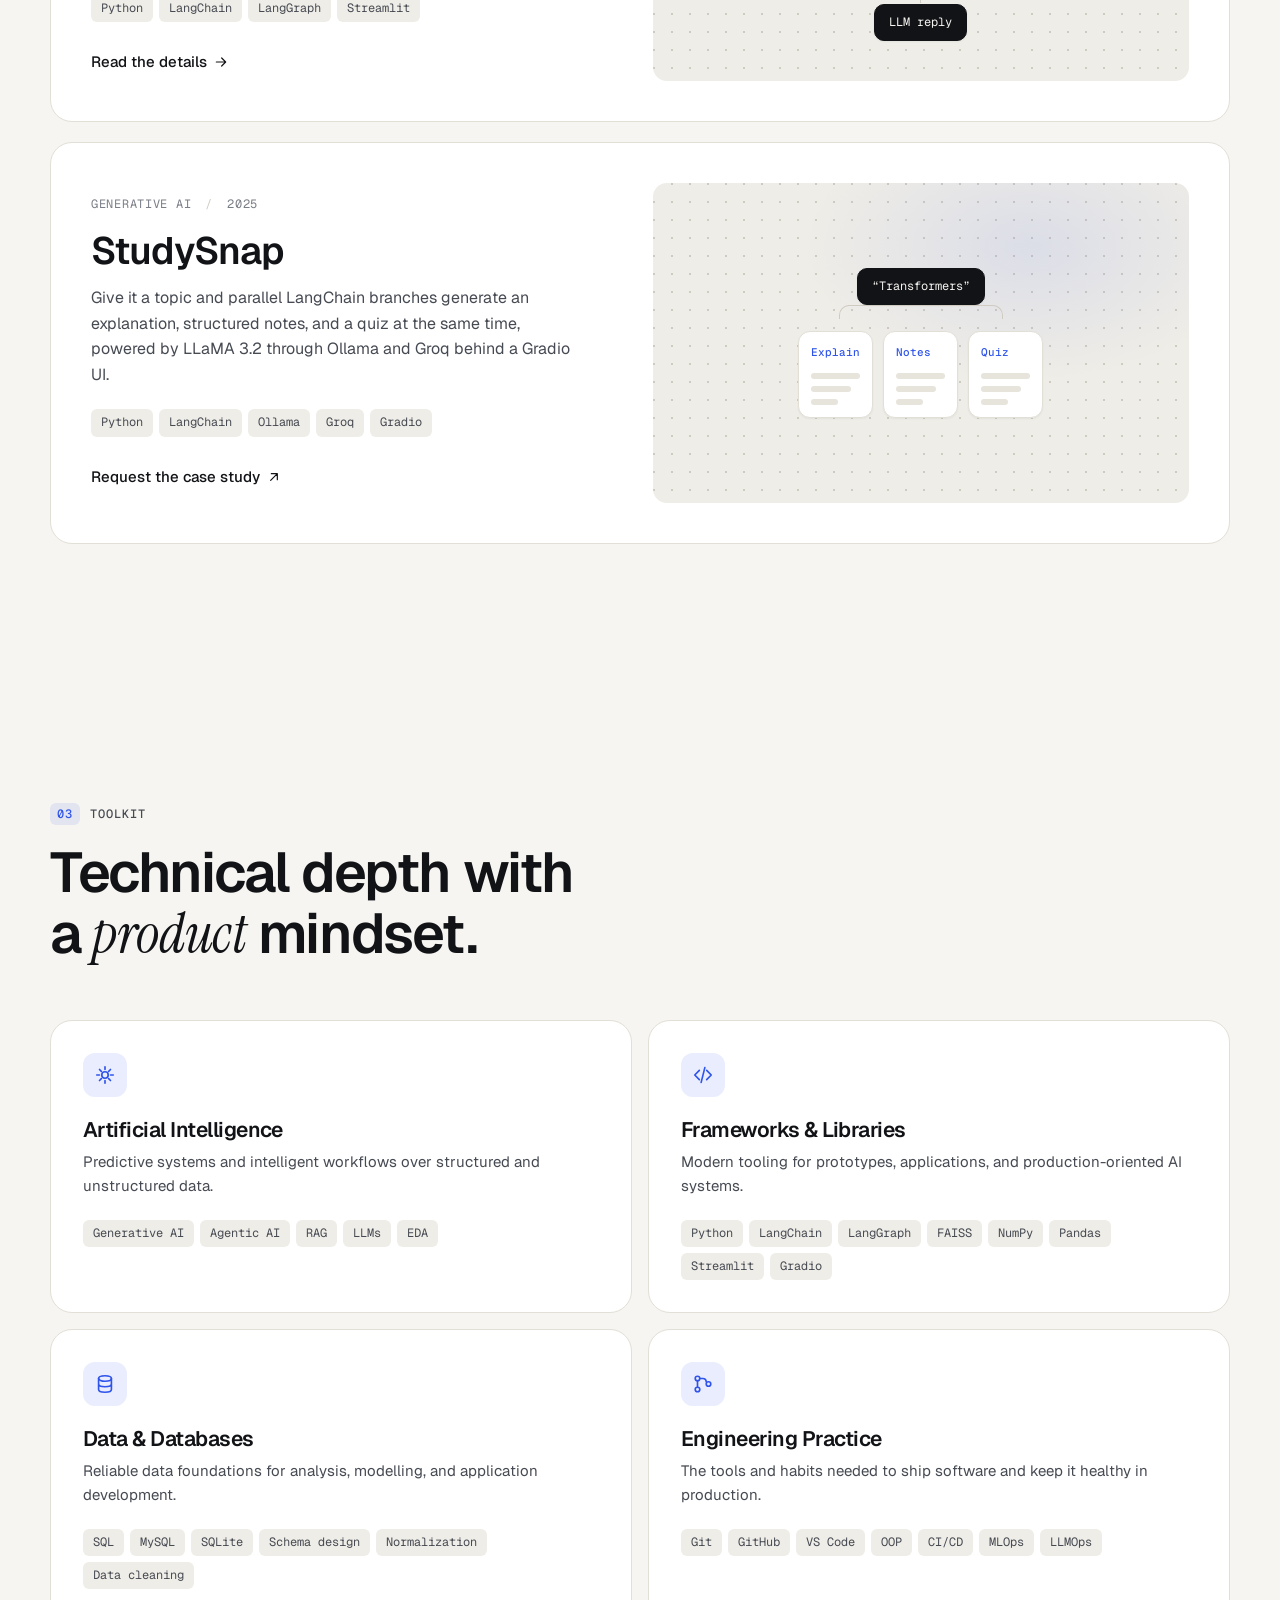
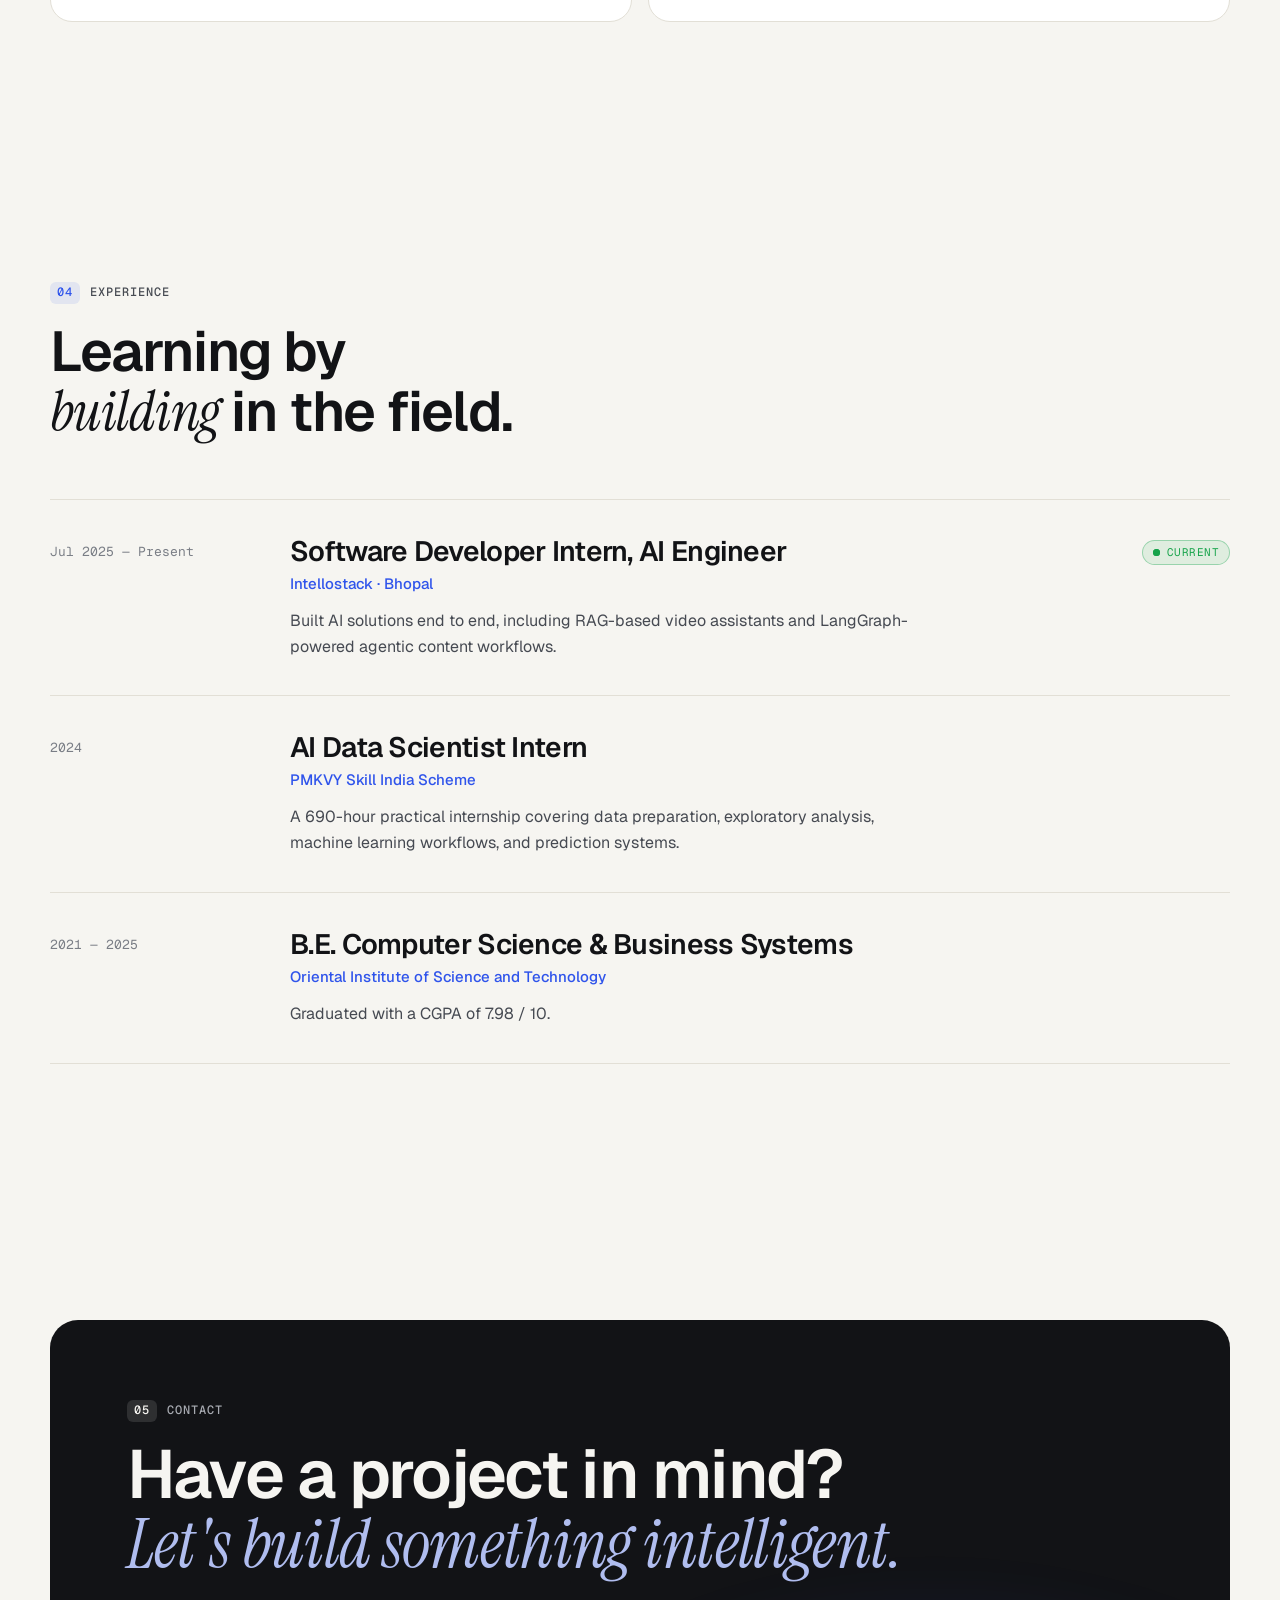
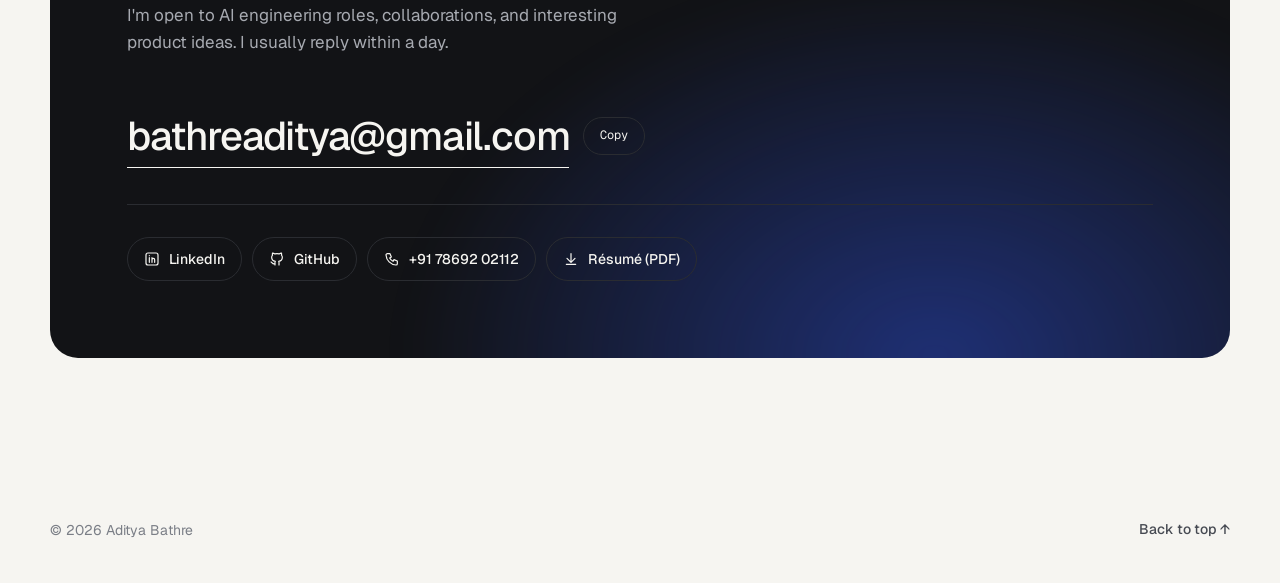
==== commit 850907f9: "Update résumé and location Co-Authored-By: Claude Opus 5.5 <noreply@anthropic.com>" ====
--- a/index.html
+++ b/index.html
@@ -46,7 +46,7 @@
         <a href="#experience">Experience</a>
         <a href="projects.html">Project lab</a>
         <a class="nav-mobile-only" href="#contact">Contact</a>
-        <a class="nav-mobile-only" href="Aditya-Bathre-AI-Engineer.pdf" download>Download résumé</a>
+        <a class="nav-mobile-only" href="Aditya-Bathre-Resume.pdf" download>Download résumé</a>
       </nav>
 
       <div class="header-actions">
@@ -54,7 +54,7 @@
           <svg class="icon-sun" viewBox="0 0 24 24" aria-hidden="true"><circle cx="12" cy="12" r="4"/><path d="M12 2v2M12 20v2M4.9 4.9l1.4 1.4M17.7 17.7l1.4 1.4M2 12h2M20 12h2M4.9 19.1l1.4-1.4M17.7 6.3l1.4-1.4"/></svg>
           <svg class="icon-moon" viewBox="0 0 24 24" aria-hidden="true"><path d="M20 14.5A8 8 0 0 1 9.5 4a8 8 0 1 0 10.5 10.5z"/></svg>
         </button>
-        <a class="button button-small button-ink header-resume" href="Aditya-Bathre-AI-Engineer.pdf" download>
+        <a class="button button-small button-ink header-resume" href="Aditya-Bathre-Resume.pdf" download>
           Résumé
           <svg viewBox="0 0 24 24" aria-hidden="true"><path d="M12 4v12M6 11l6 6 6-6M5 20h14"/></svg>
         </a>
@@ -74,7 +74,7 @@
           <i class="status-dot"></i>
           Open to AI engineering roles
           <span class="status-sep">·</span>
-          Bhopal, India
+          Bengaluru, India
         </p>
 
         <h1 class="hero-title">
@@ -458,7 +458,7 @@
             </a>
           </li>
           <li>
-            <a href="Aditya-Bathre-AI-Engineer.pdf" download>
+            <a href="Aditya-Bathre-Resume.pdf" download>
               <svg viewBox="0 0 24 24" aria-hidden="true"><path d="M12 4v12M6 11l6 6 6-6M5 20h14"/></svg>
               Résumé (PDF)
             </a>
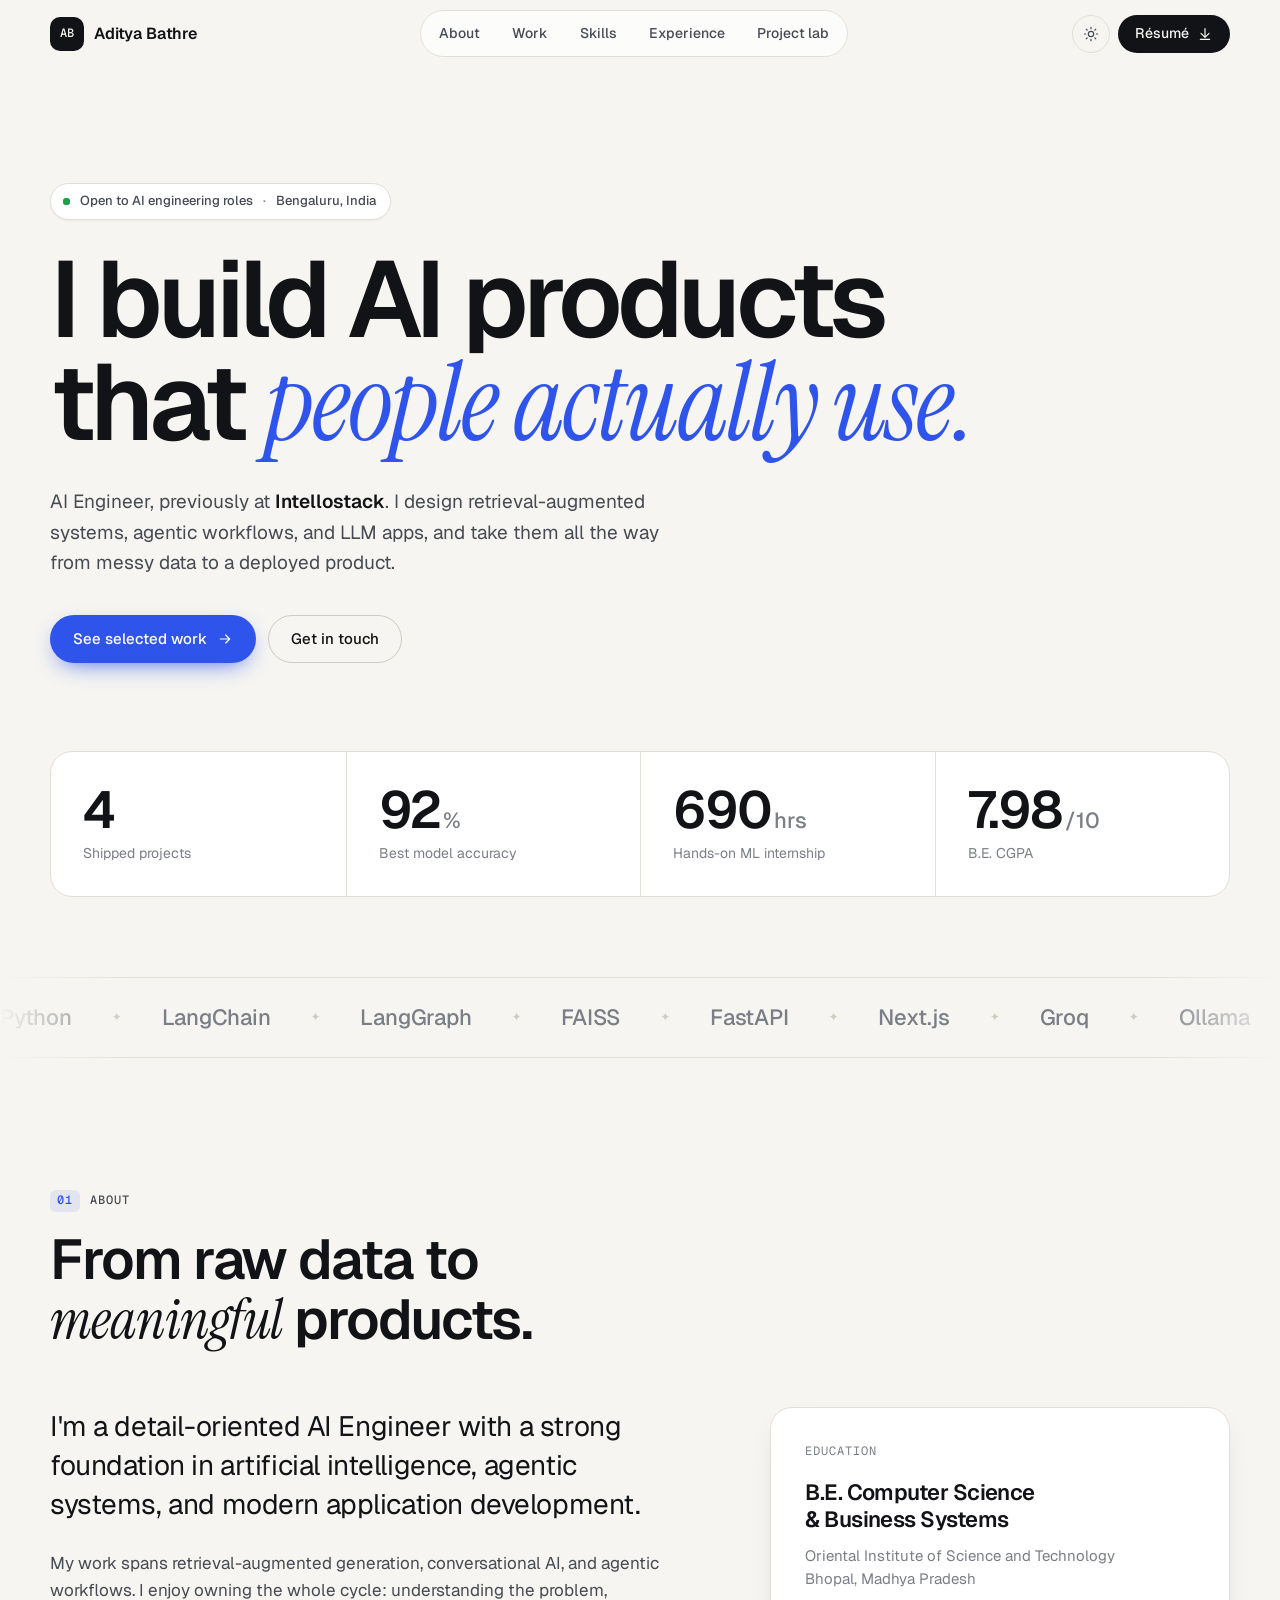
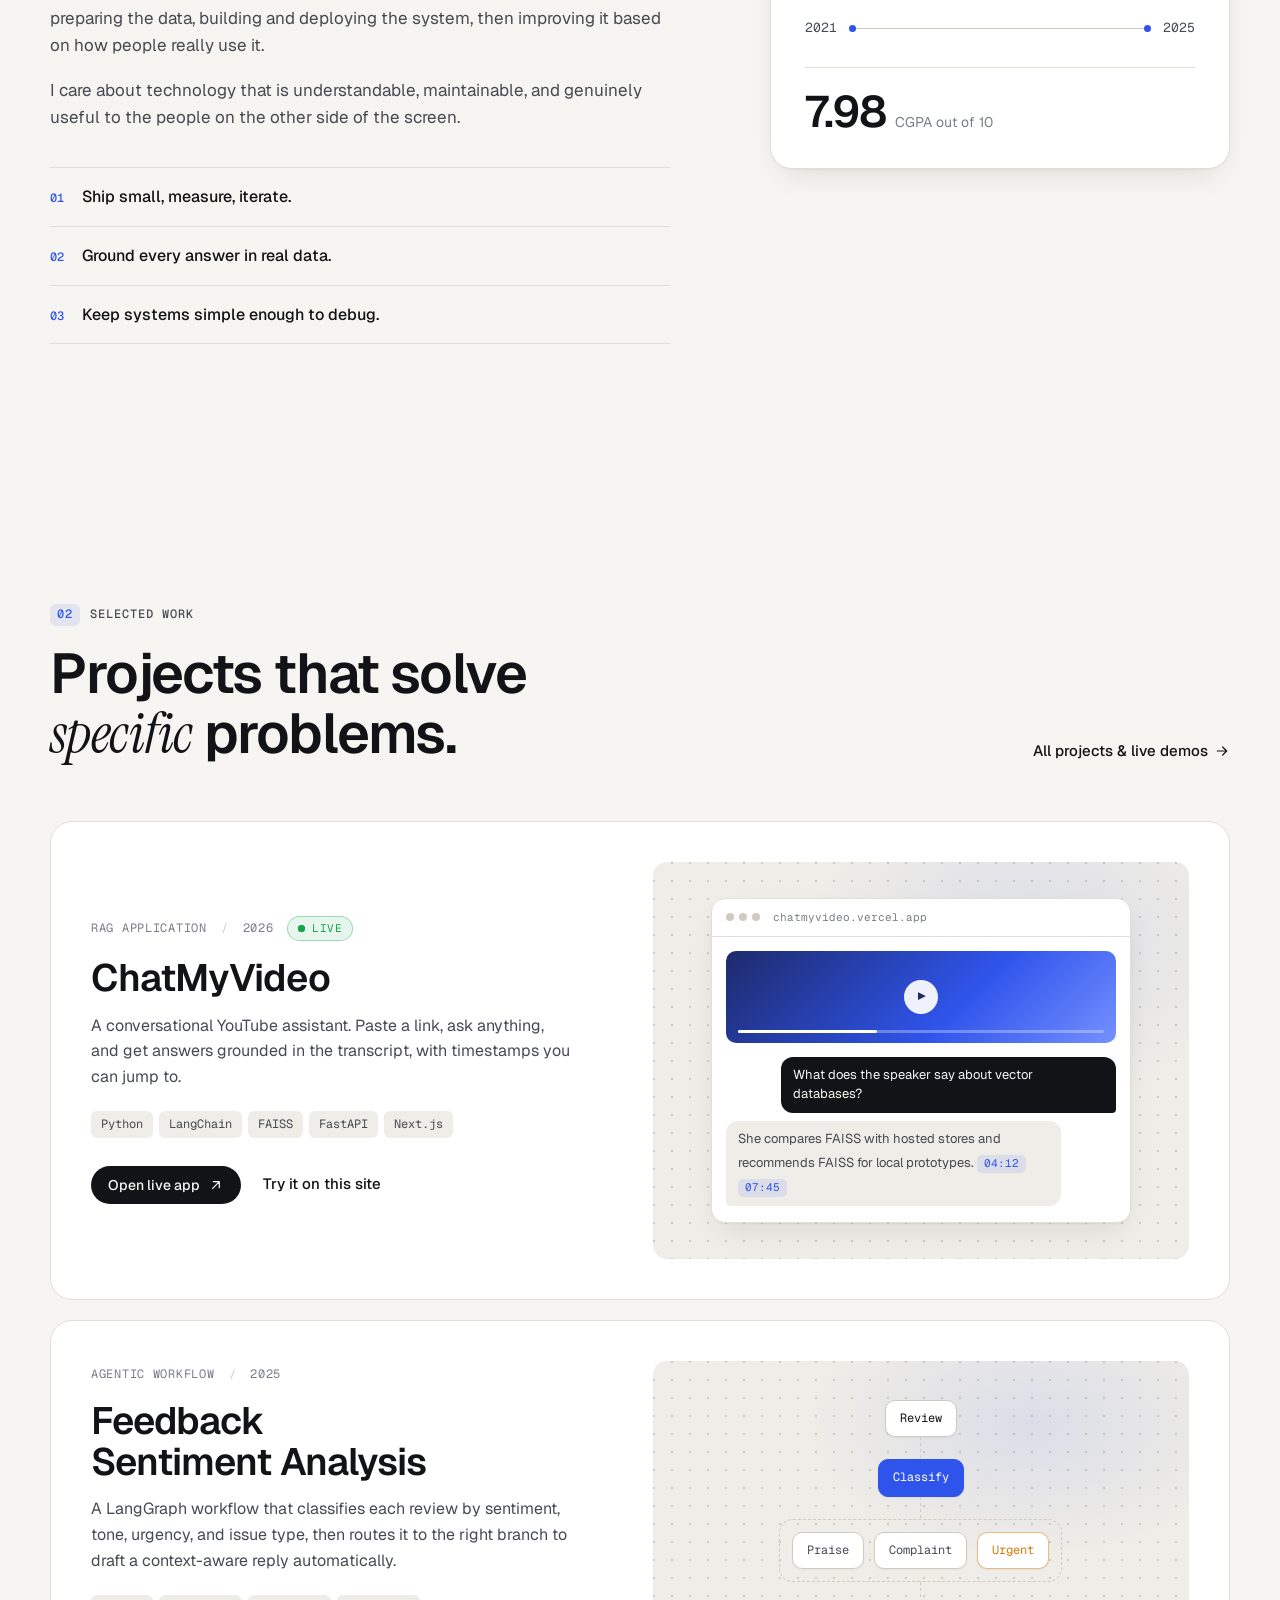
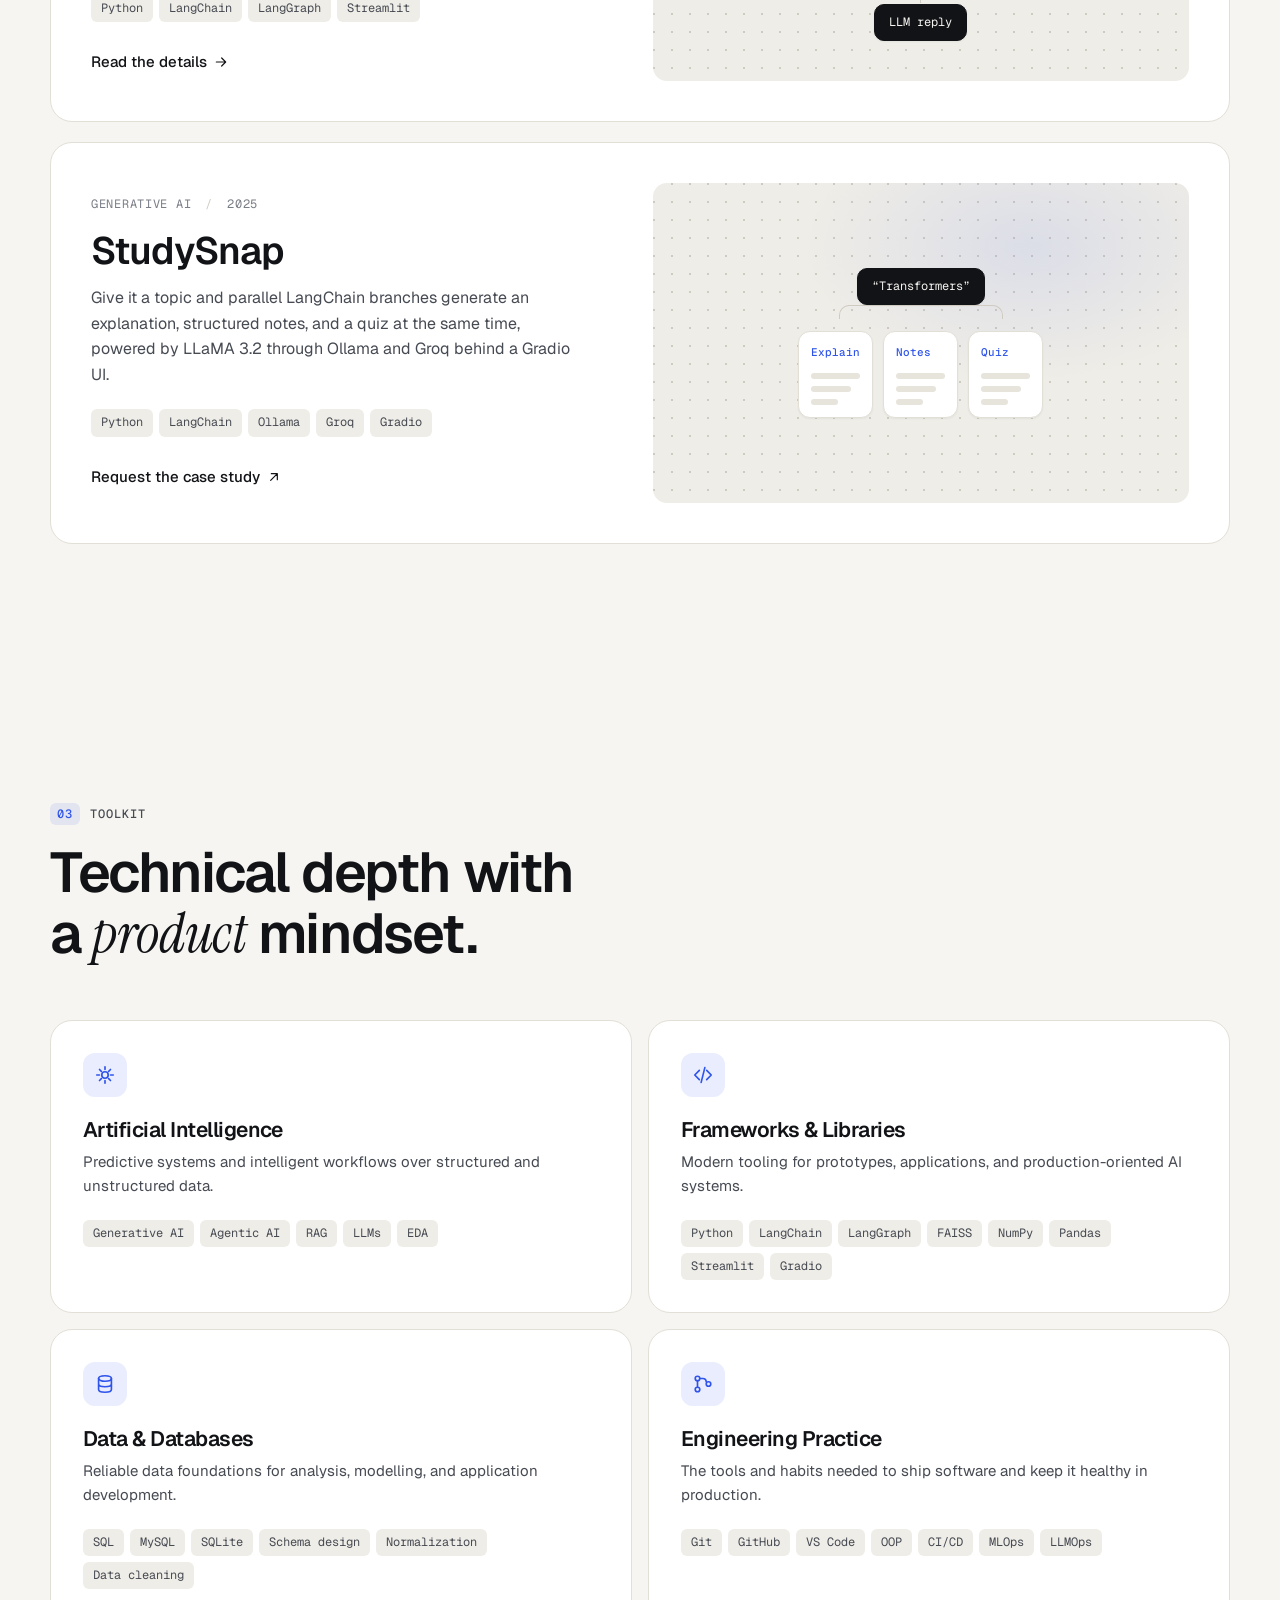
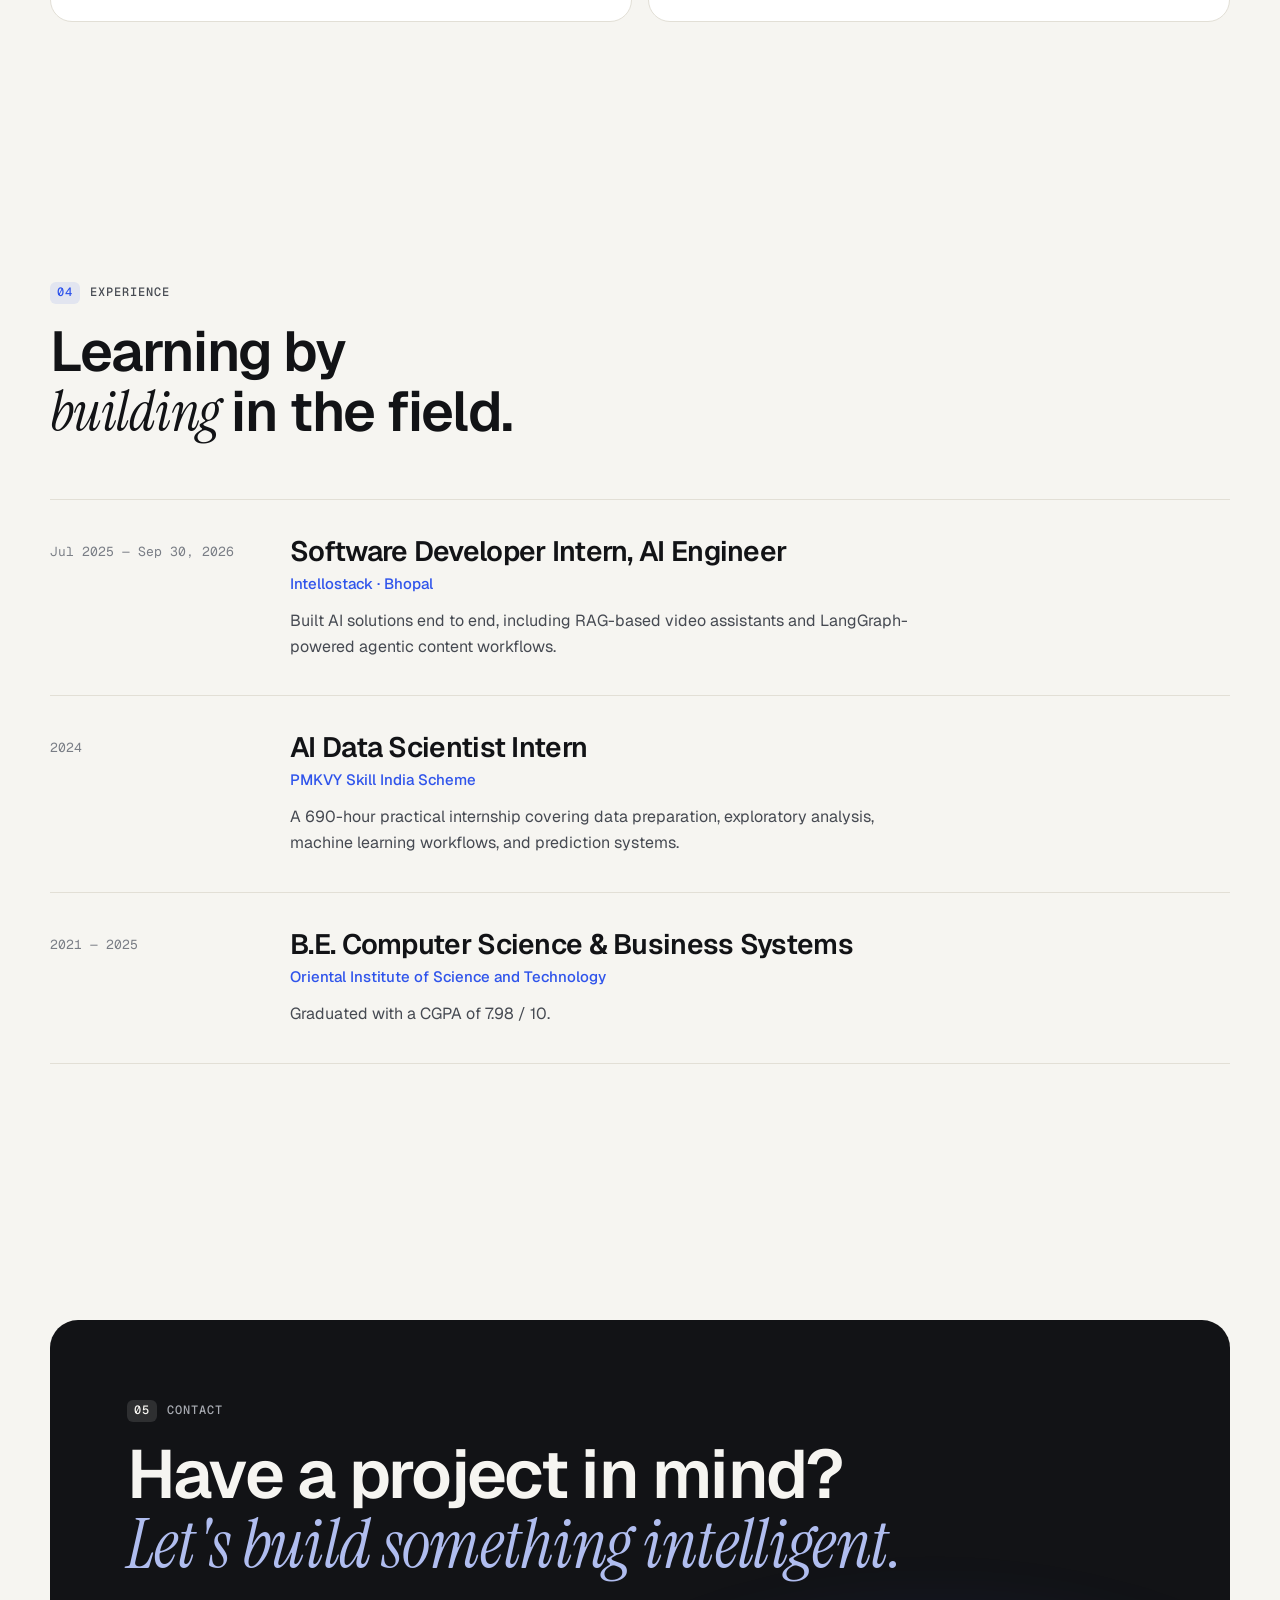
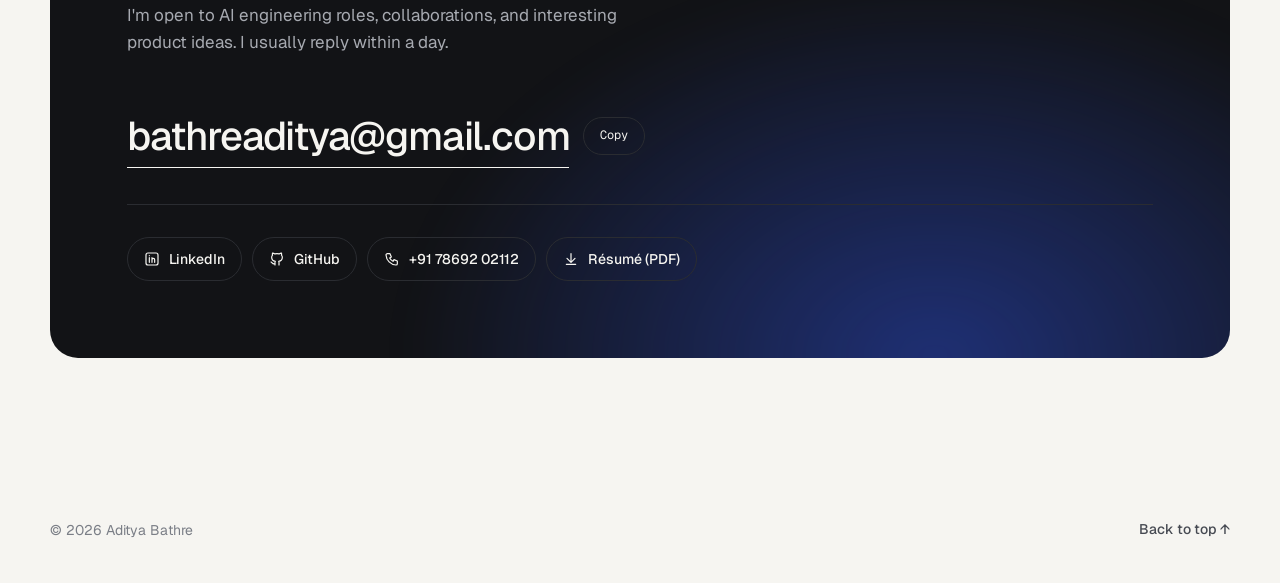
==== commit e6857fb8: "Fixed experience Co-Authored-By: Claude Opus 5.5 <noreply@anthropic.com>" ====
--- a/index.html
+++ b/index.html
@@ -386,7 +386,7 @@
 
       <ol class="timeline">
         <li class="timeline-row reveal">
-          <p class="timeline-date">Jul 2025 — Present</p>
+          <p class="timeline-date">Jul 2025 — Sep 30, 2026</p>
           <div class="timeline-body">
             <h3>Software Developer Intern, AI Engineer</h3>
             <p class="timeline-org">Intellostack · Bhopal</p>
@@ -395,7 +395,6 @@
               and LangGraph-powered agentic content workflows.
             </p>
           </div>
-          <span class="badge badge-live timeline-badge"><i class="status-dot"></i>Current</span>
         </li>
 
         <li class="timeline-row reveal">
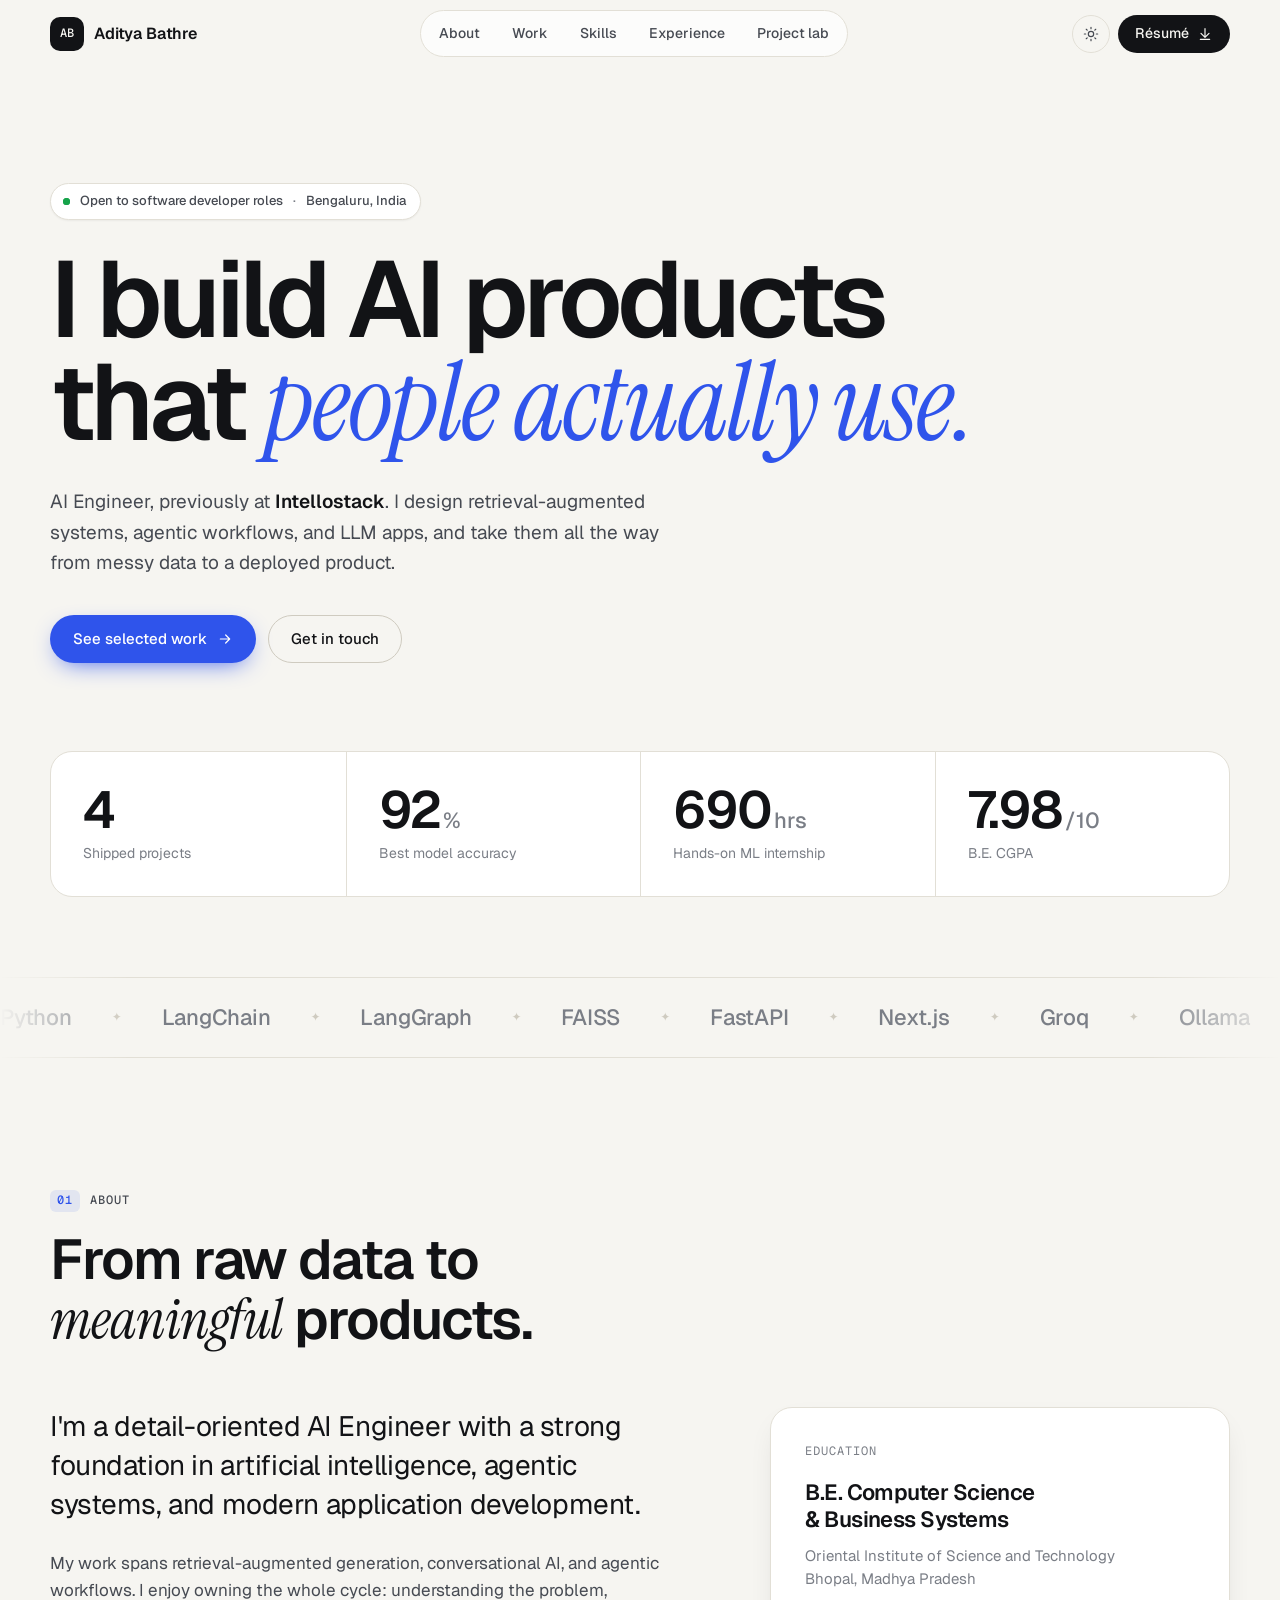
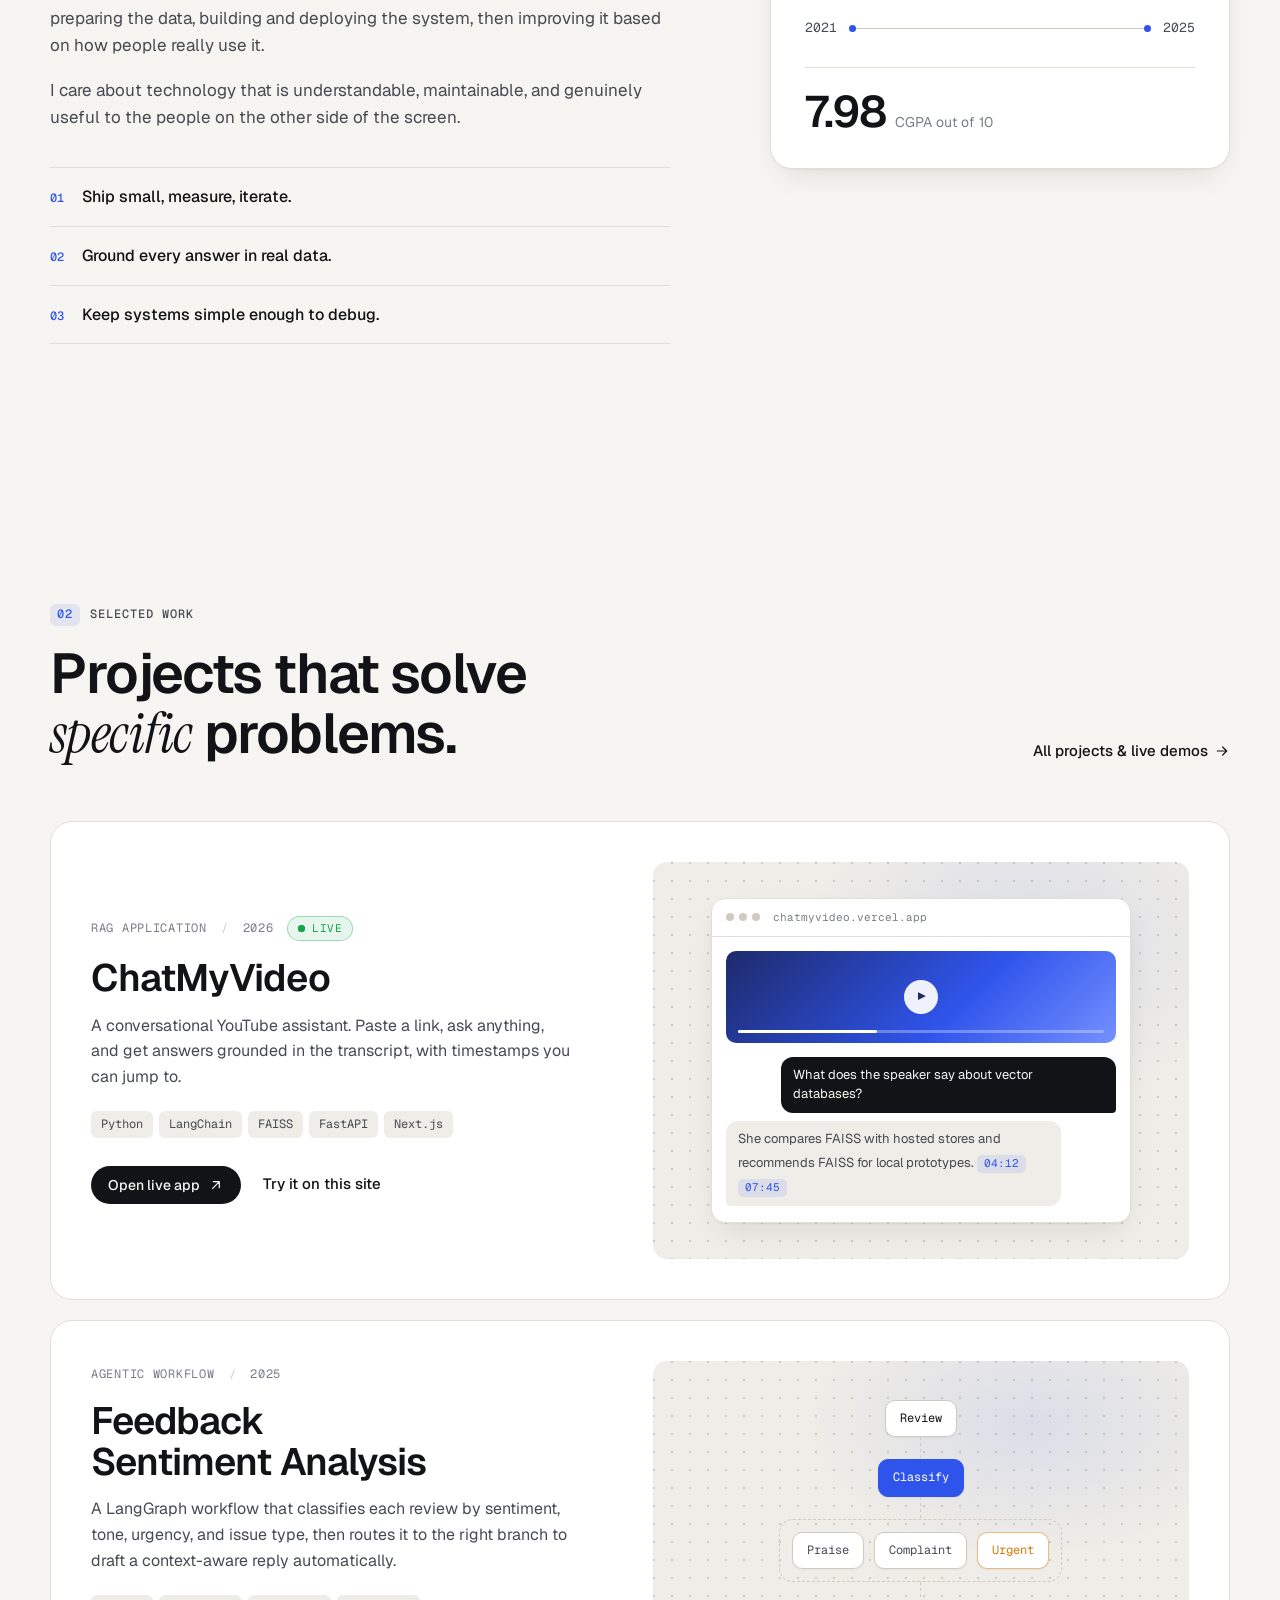
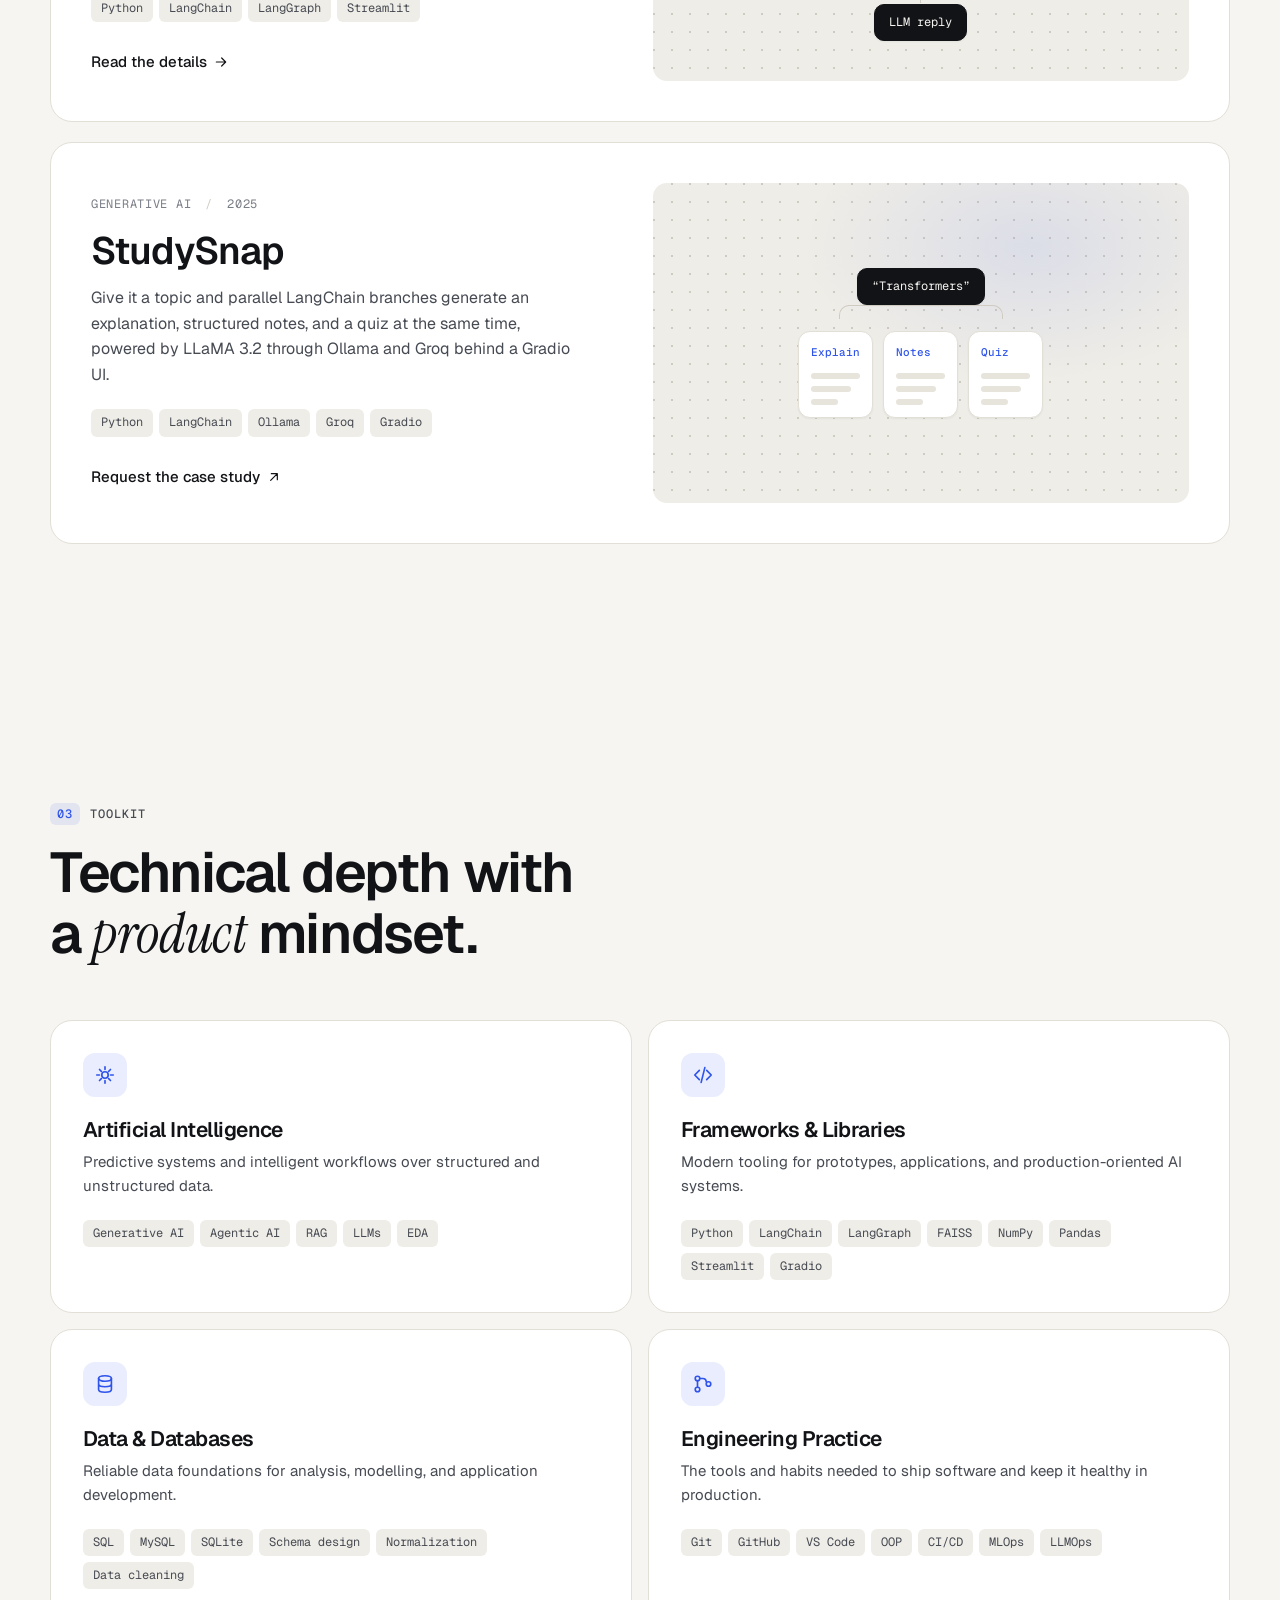
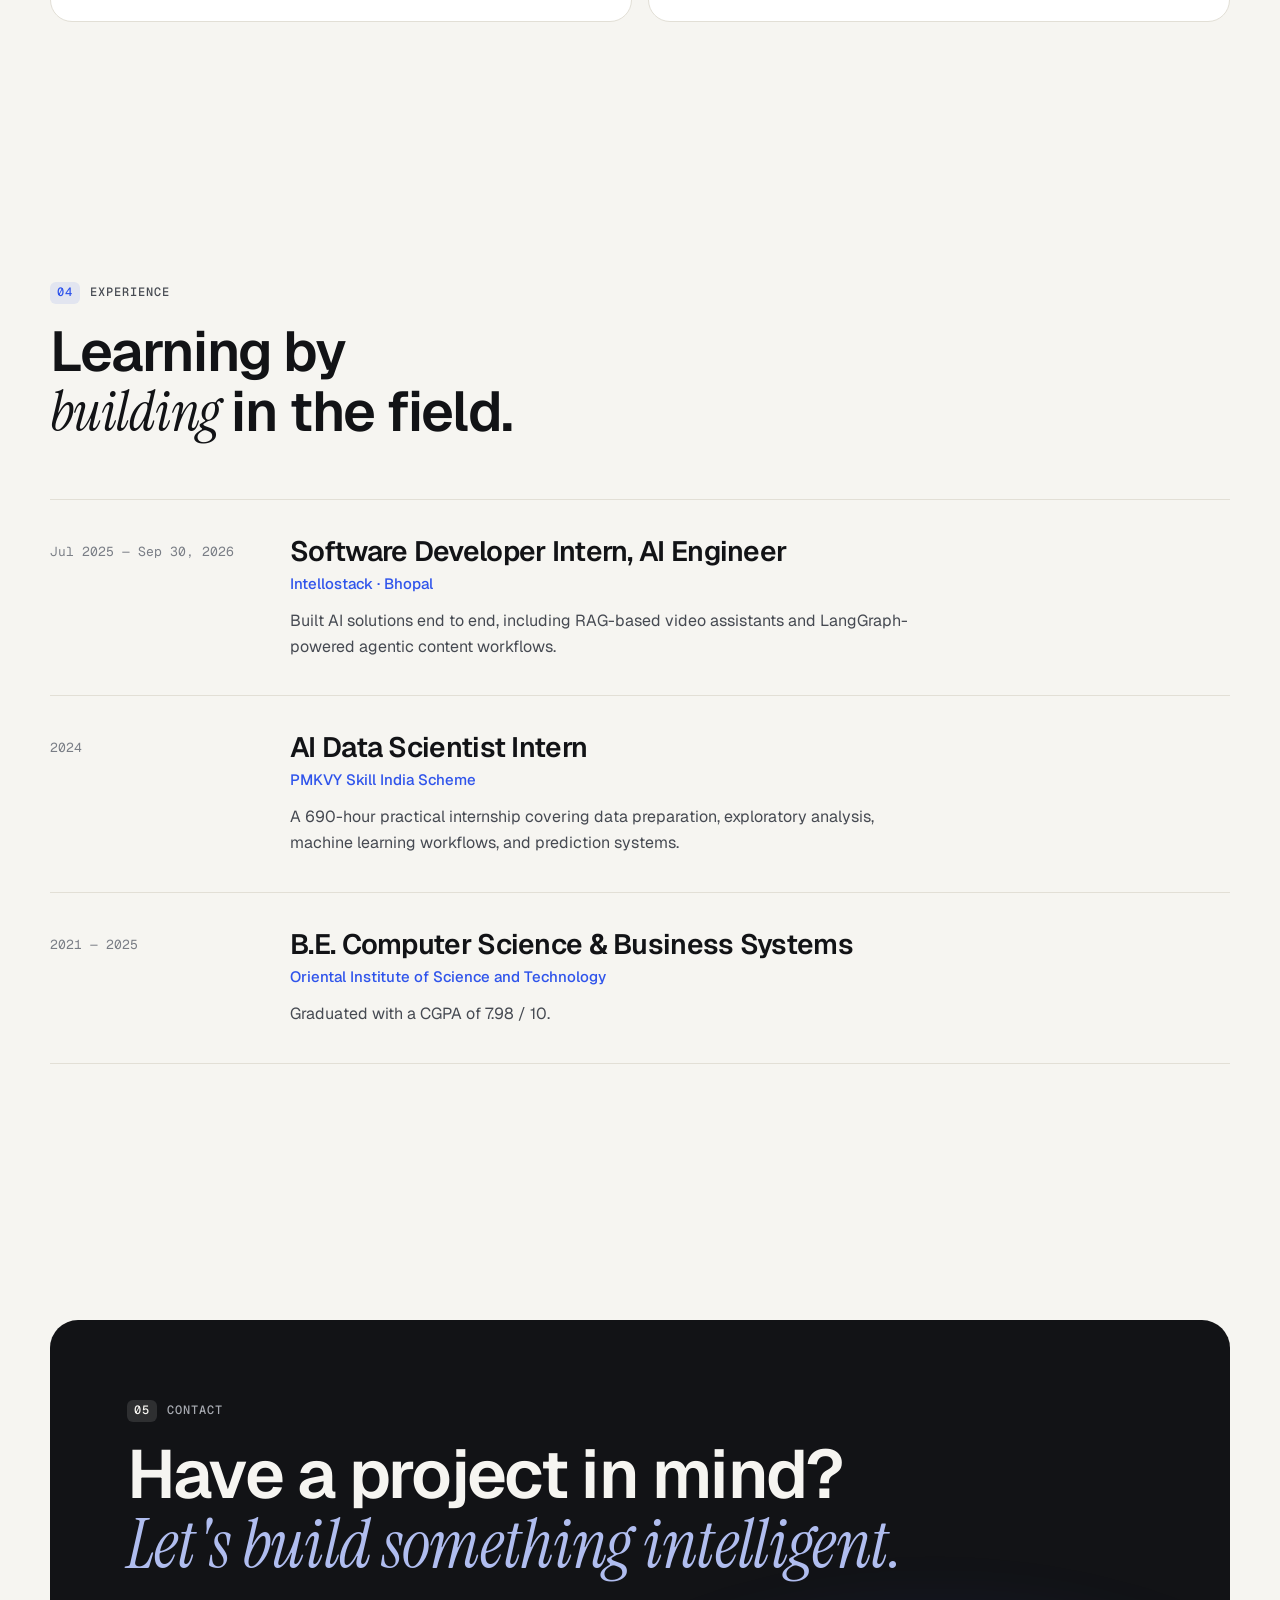
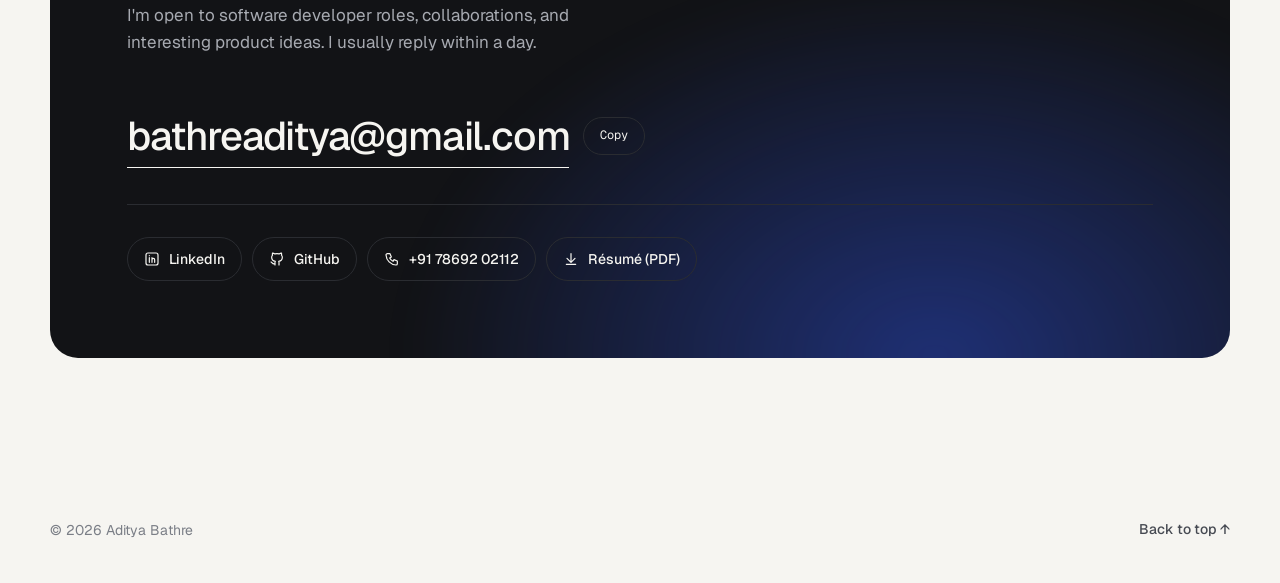
==== commit 52721789: "Update open-to roles Co-Authored-By: Claude Opus 5.5 <noreply@anthropic.com>" ====
--- a/index.html
+++ b/index.html
@@ -72,7 +72,7 @@
       <div class="hero-copy reveal">
         <p class="status-pill">
           <i class="status-dot"></i>
-          Open to AI engineering roles
+          Open to software developer roles
           <span class="status-sep">·</span>
           Bengaluru, India
         </p>
@@ -426,7 +426,7 @@
         <p class="kicker kicker-light"><span>05</span> Contact</p>
         <h2>Have a project in mind?<br><em>Let's build something intelligent.</em></h2>
         <p class="contact-lede">
-          I'm open to AI engineering roles, collaborations, and interesting product
+          I'm open to software developer roles, collaborations, and interesting product
           ideas. I usually reply within a day.
         </p>
 
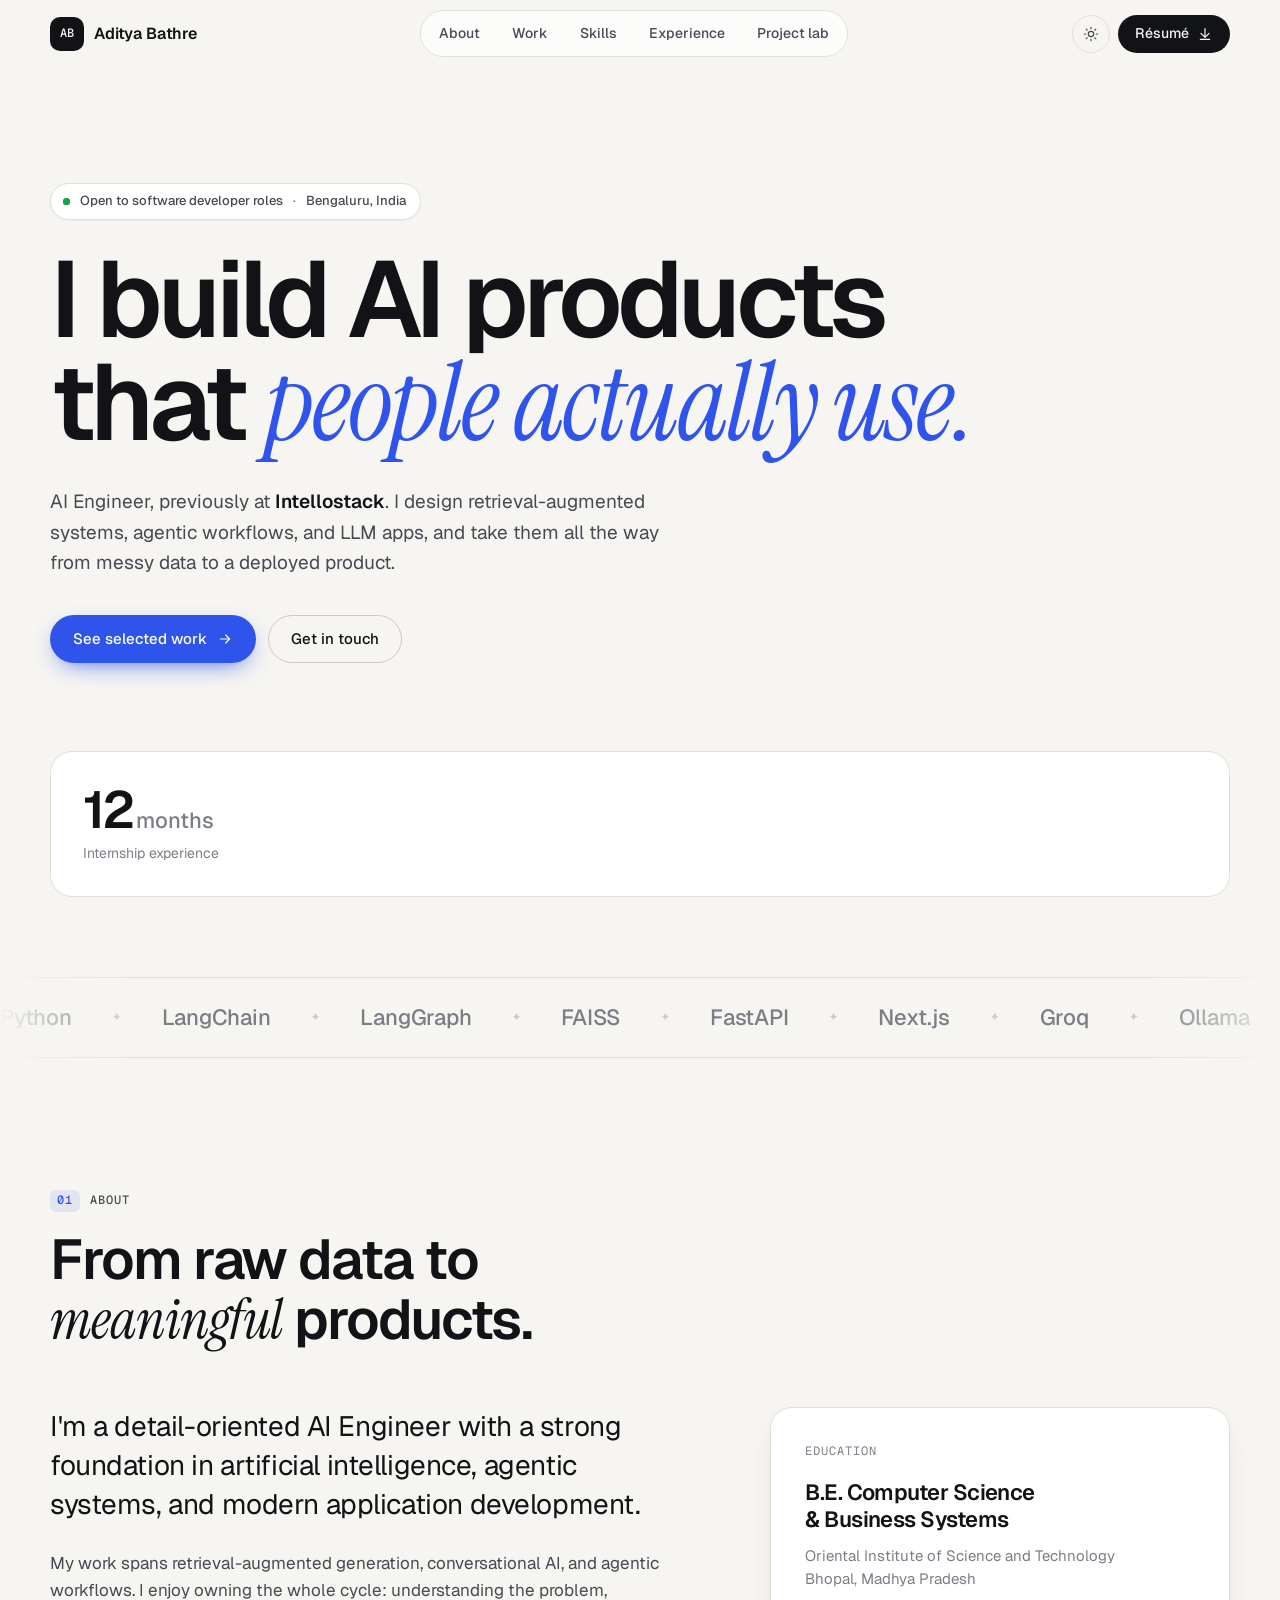
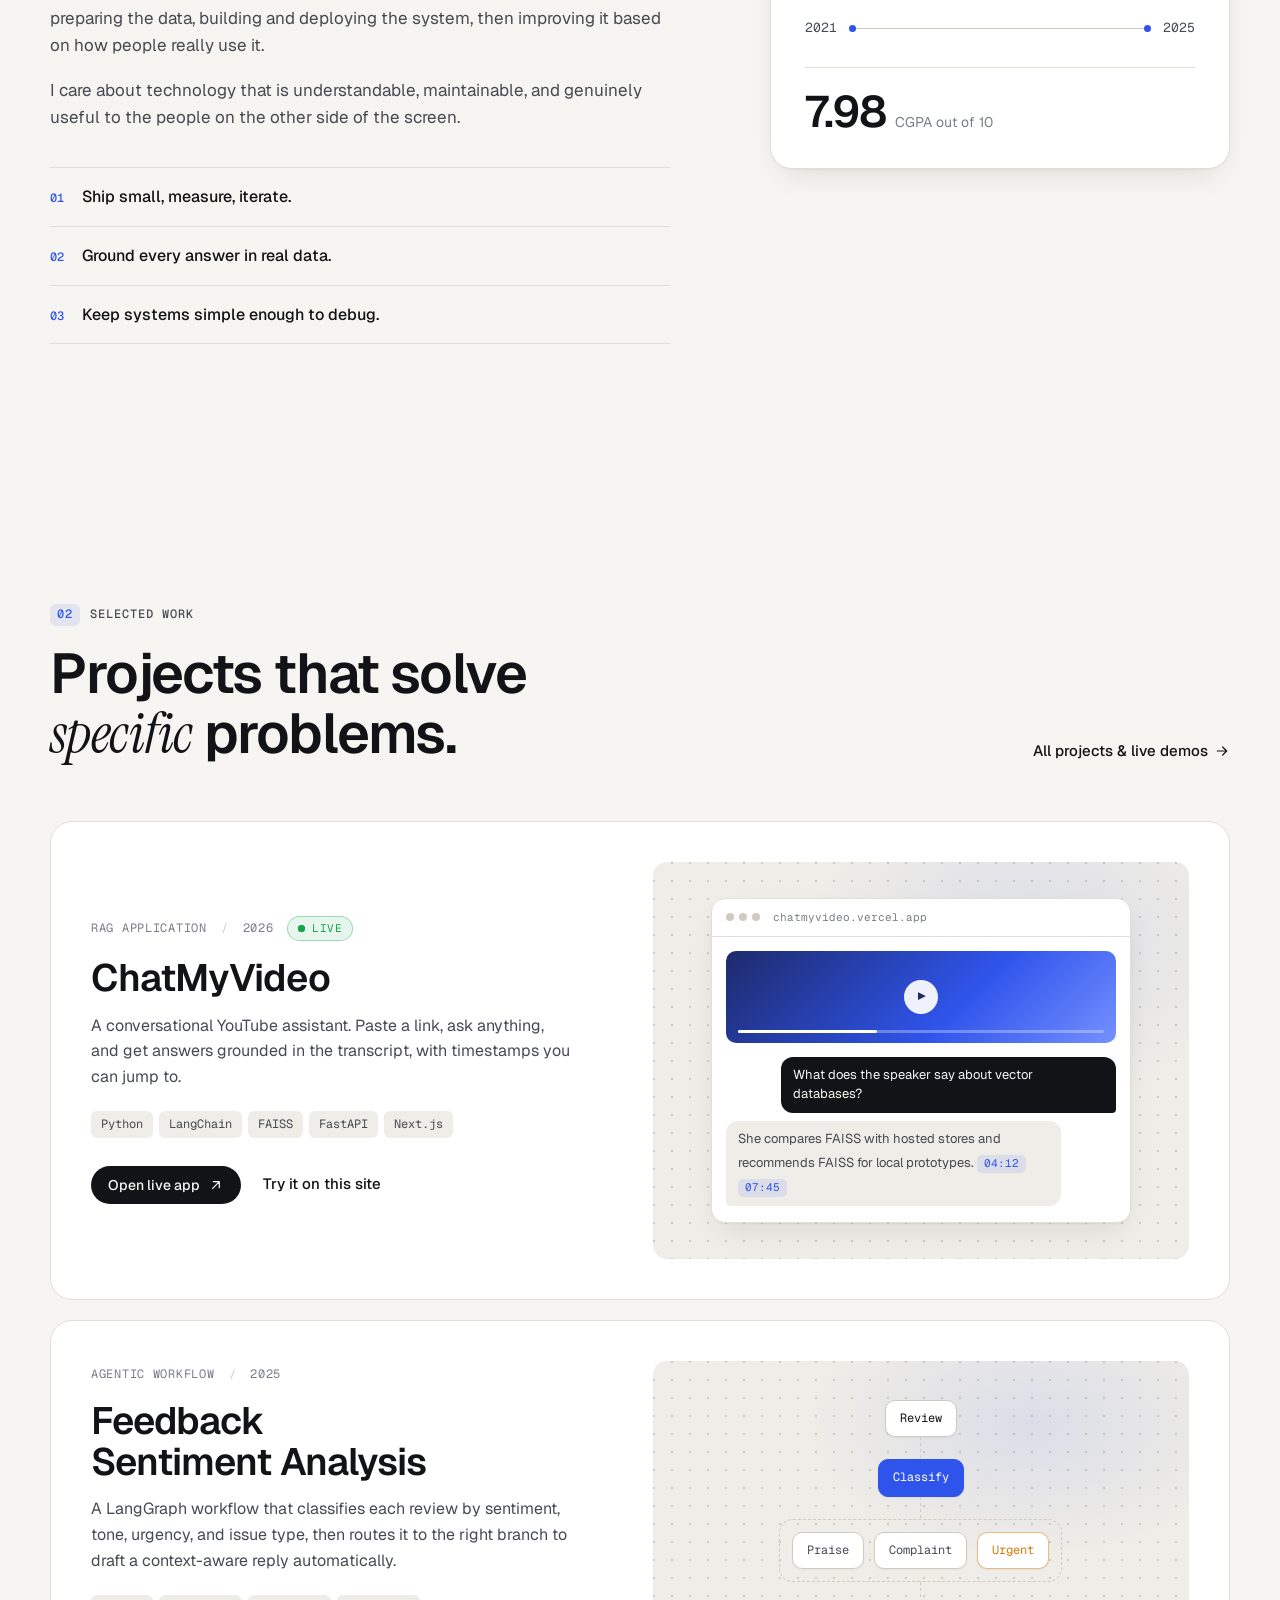
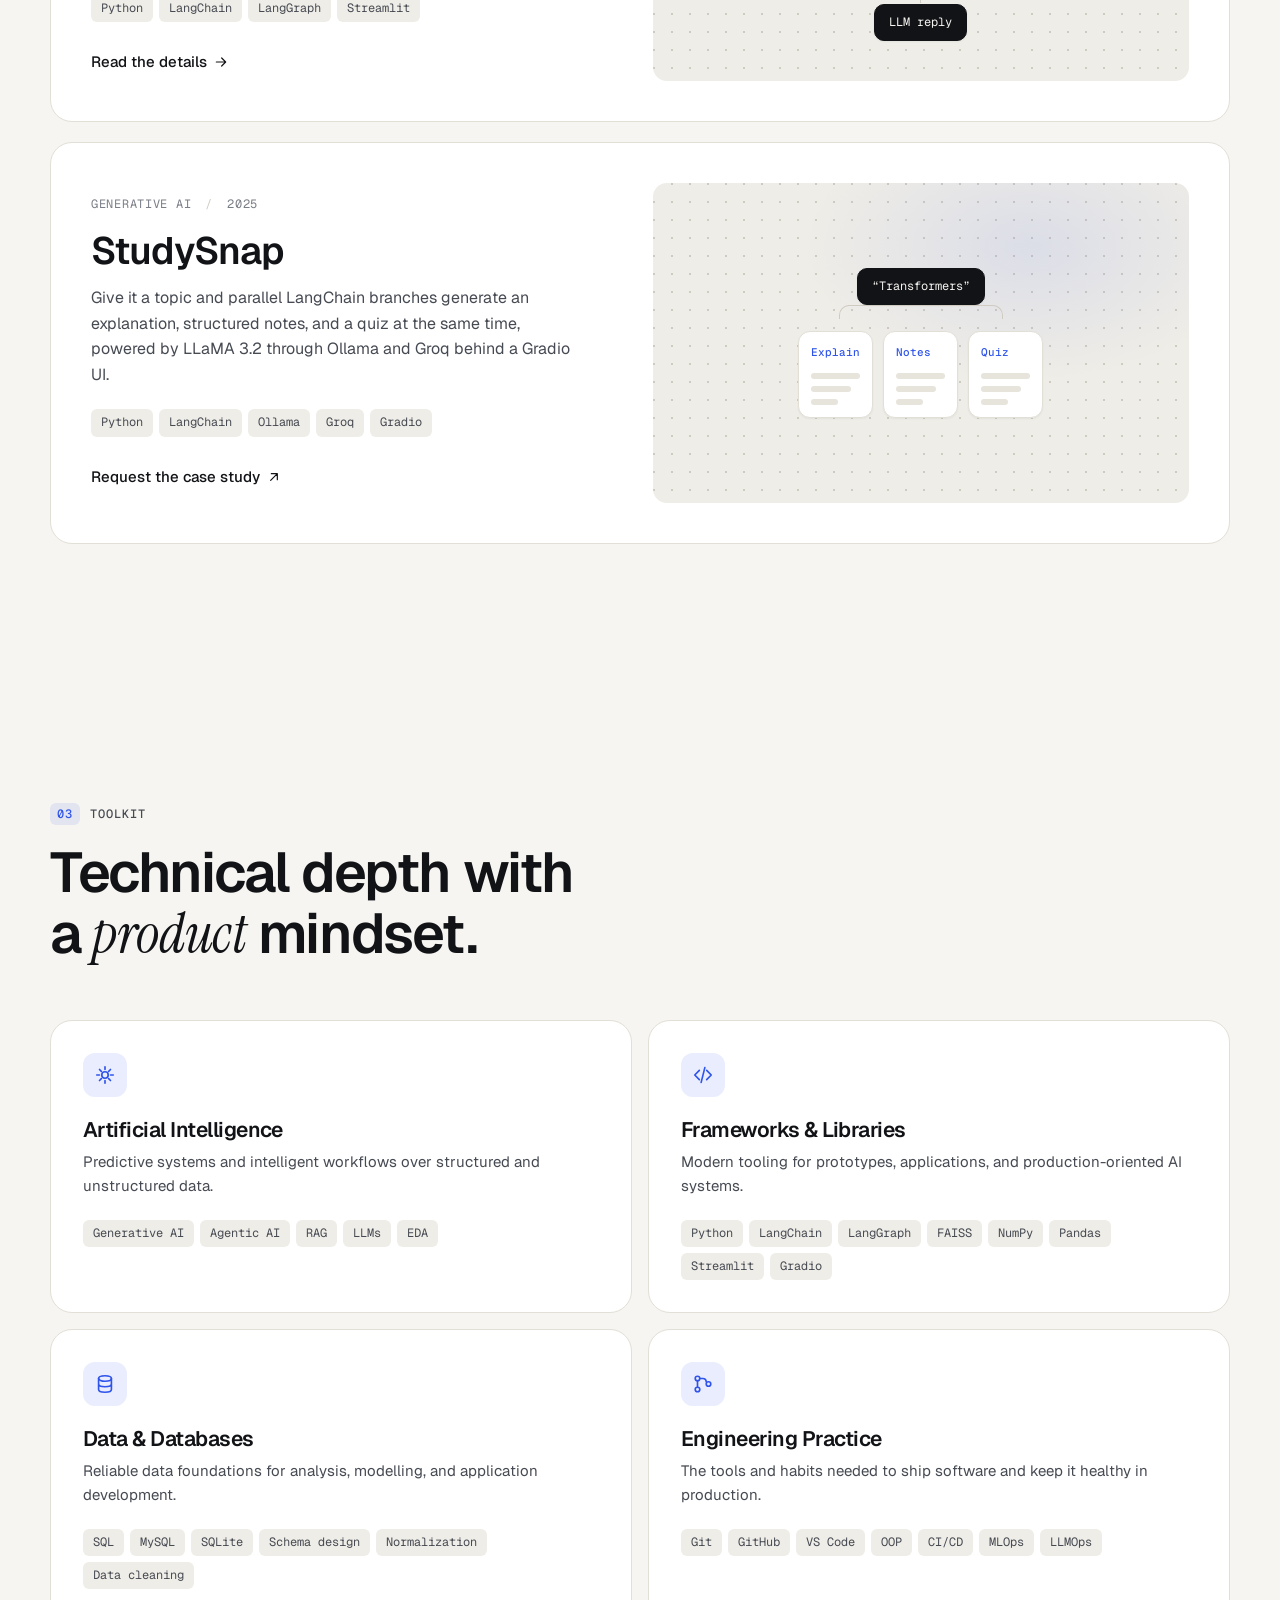
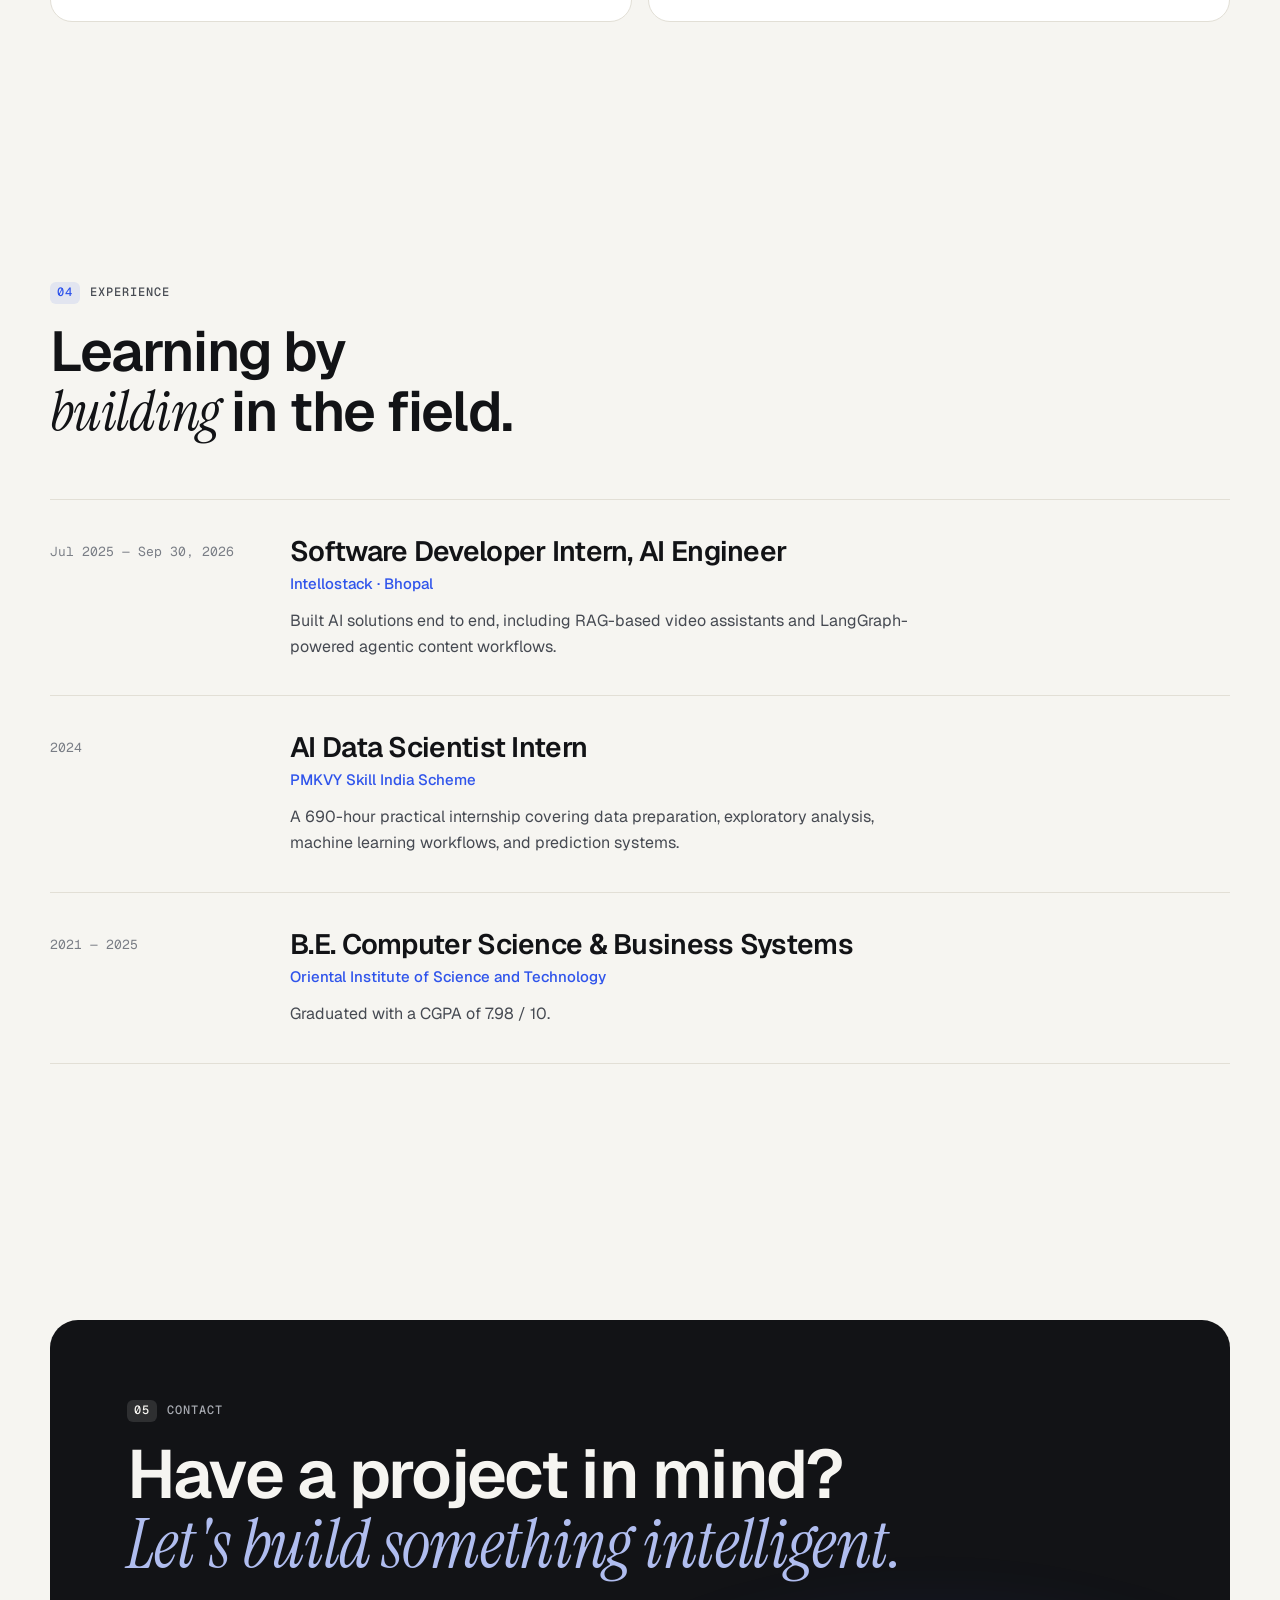
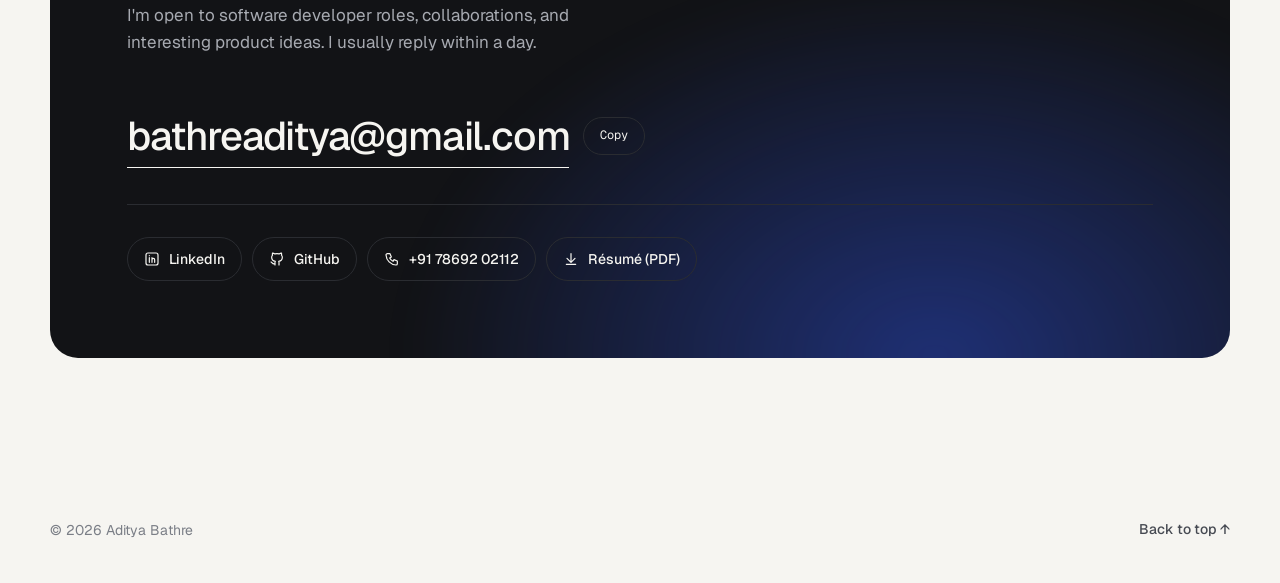
==== commit 958b013e: "Replace highlights with internship experience Co-Authored-By: Claude Opus 5.5 <noreply@anthropic.com" ====
--- a/index.html
+++ b/index.html
@@ -101,22 +101,10 @@
 
     <!-- Key facts -->
     <section class="container" aria-label="Highlights">
-      <dl class="stats reveal">
+      <dl class="stats stats-single reveal">
         <div class="stat">
-          <dt>Shipped projects</dt>
-          <dd>4</dd>
-        </div>
-        <div class="stat">
-          <dt>Best model accuracy</dt>
-          <dd>92<small>%</small></dd>
-        </div>
-        <div class="stat">
-          <dt>Hands-on ML internship</dt>
-          <dd>690<small>hrs</small></dd>
-        </div>
-        <div class="stat">
-          <dt>B.E. CGPA</dt>
-          <dd>7.98<small>/10</small></dd>
+          <dt>Internship experience</dt>
+          <dd>12<small>months</small></dd>
         </div>
       </dl>
     </section>
--- a/styles.css
+++ b/styles.css
@@ -677,6 +677,10 @@
   overflow: hidden;
 }
 
+.stats.stats-single {
+  grid-template-columns: 1fr;
+}
+
 .stat {
   display: flex;
   flex-direction: column-reverse;
